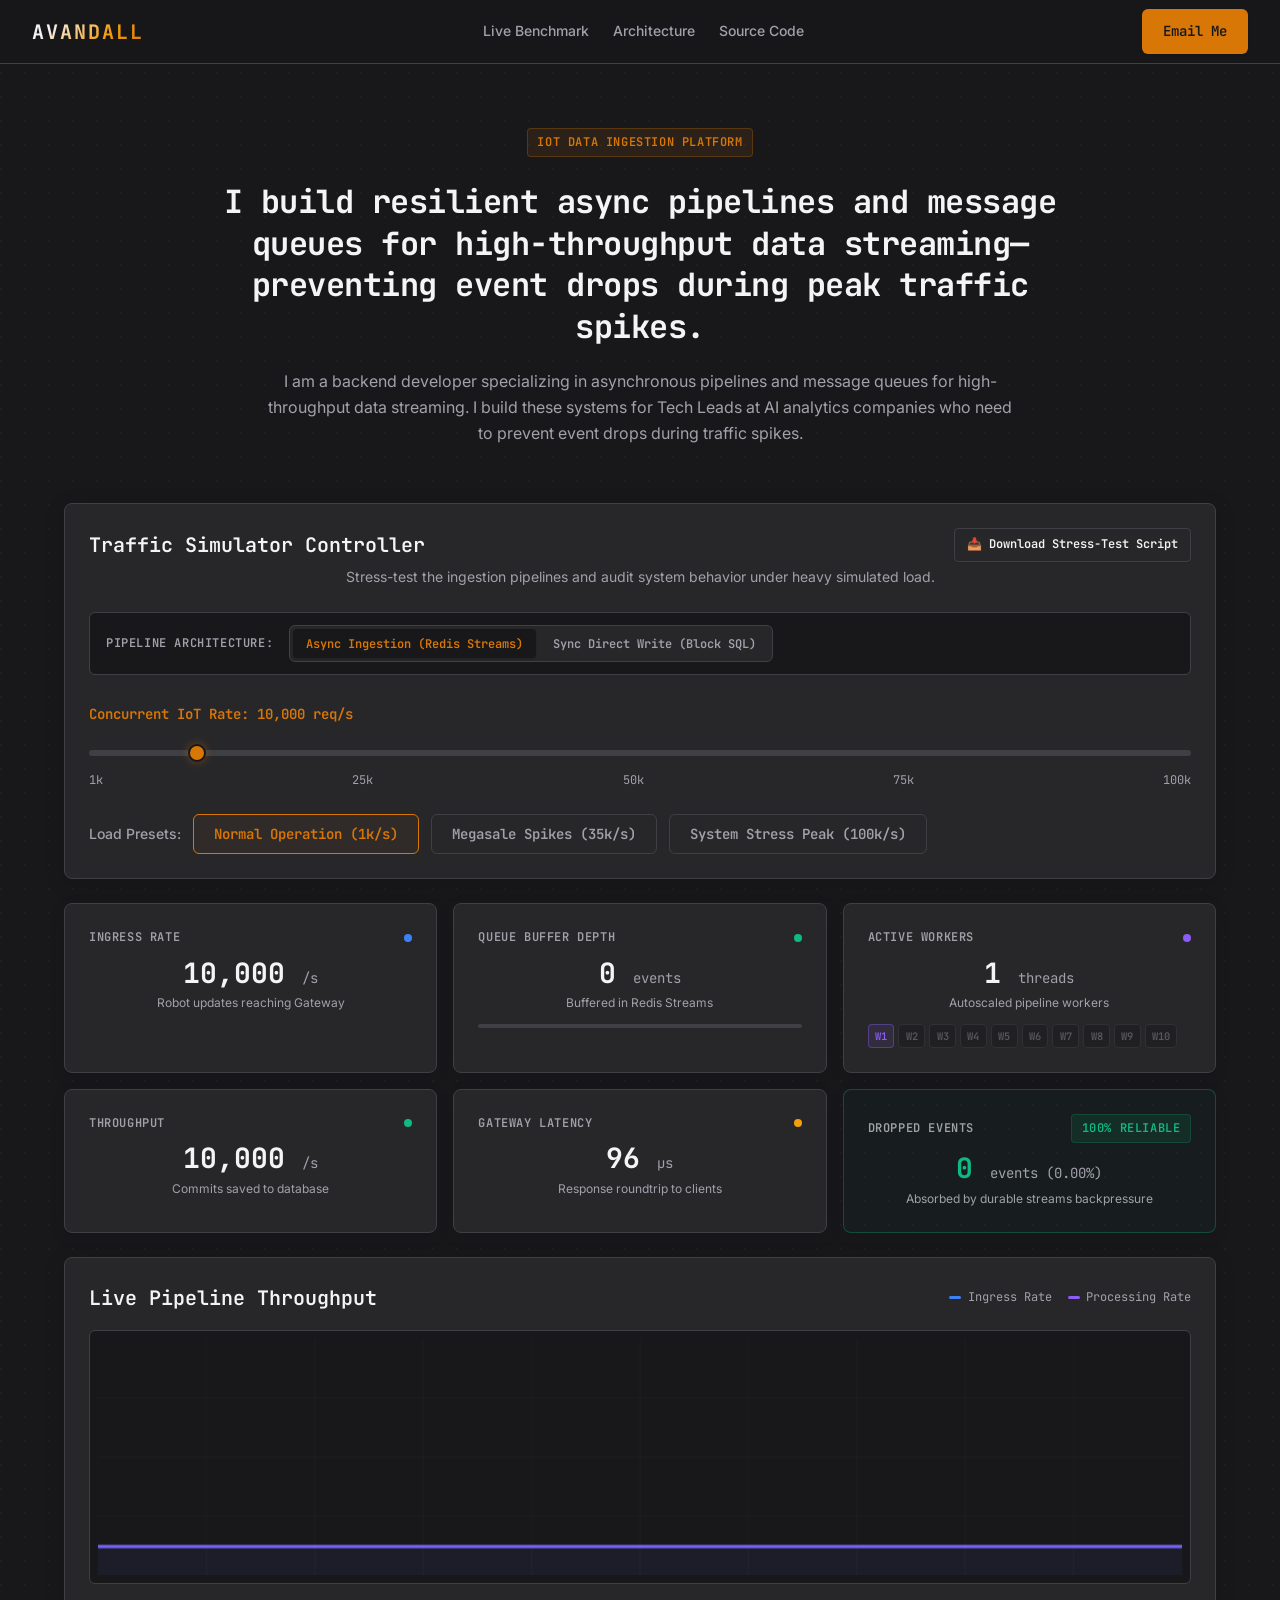
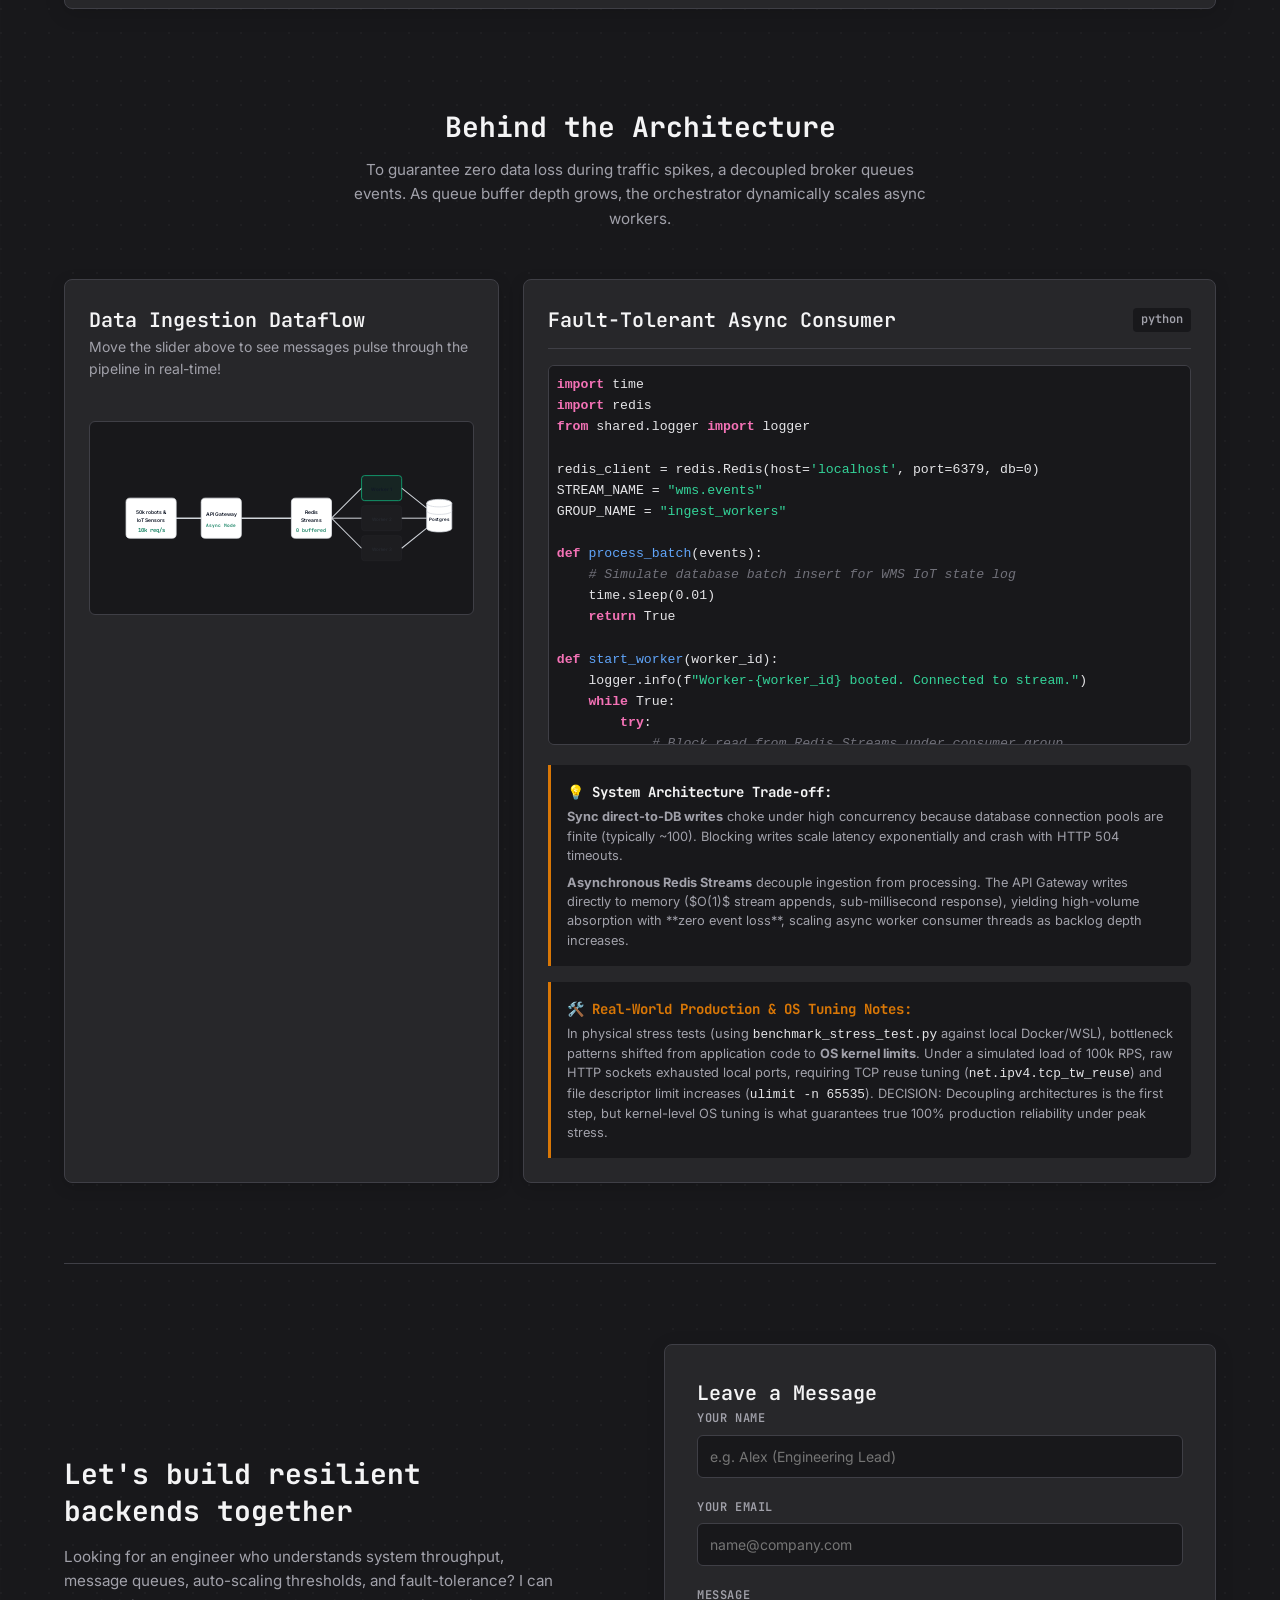
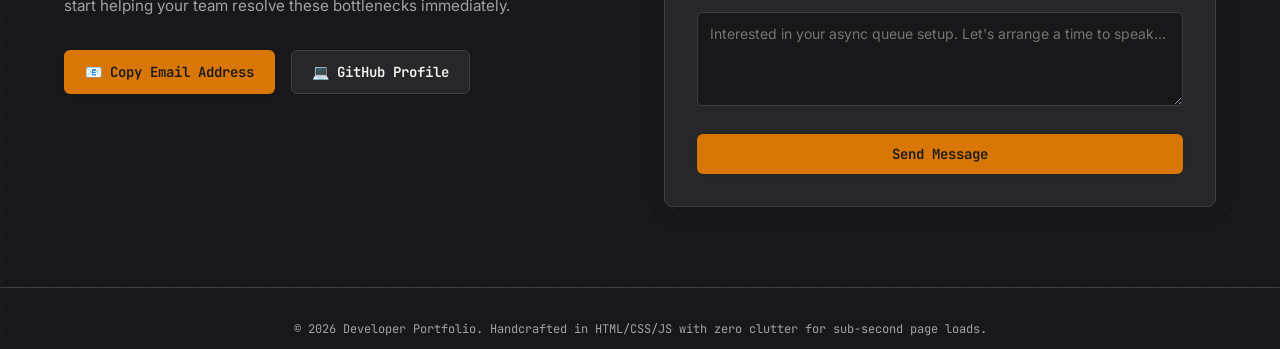
==== index.html @ a5bcc45f "Deploying to gh-pages from @ avandall/WMS_Ecosystem@6d02aaa009876ac84e69f9a5c83c13b6ed80c5b4 🚀" ====
<!DOCTYPE html>
<html lang="en">
<head>
    <meta charset="UTF-8">
    <meta name="viewport" content="width=device-width, initial-scale=1.0">
    <title>High-Throughput Async Ingestion Engine | Portfolio</title>
    <meta name="description" content="A live performance benchmark comparing Synchronous and Asynchronous ingestion pipelines. Built to prove system efficiency and zero data loss architecture under peak load.">
    <!-- Google Fonts: Inter & JetBrains Mono -->
    <link rel="preconnect" href="https://fonts.googleapis.com">
    <link rel="preconnect" href="https://fonts.gstatic.com" crossorigin>
    <link href="https://fonts.googleapis.com/css2?family=Inter:wght@400;500;600&family=JetBrains+Mono:ital,wght@0,400;0,600;0,700;1,400&display=swap" rel="stylesheet">
    <link rel="stylesheet" href="styles.css">
</head>
<body>

    <!-- Header Navigation -->
    <header class="header">
        <div class="logo">
            AVANDALL
        </div>
        <nav class="nav">
            <a href="#benchmark" class="nav-link">Live Benchmark</a>
            <a href="#architecture" class="nav-link">Architecture</a>
            <a href="#code" class="nav-link">Source Code</a>
        </nav>
        <a href="#contact" id="cta-header-btn" class="btn btn-primary">Email Me</a>
    </header>

    <main class="container">
        
        <!-- SECTION 1: HERO & LIVE BENCHMARK -->
        <section id="benchmark" class="section hero-section">
            <div class="hero-content">
                <span class="badge badge-accent">IoT Data Ingestion Platform</span>
                <h1 class="hero-title">I build resilient async pipelines and message queues for high-throughput data streaming—preventing event drops during peak traffic spikes.</h1>
                <p class="hero-subtitle">
                    I am a backend developer specializing in asynchronous pipelines and message queues for high-throughput data streaming. I build these systems for Tech Leads at AI analytics companies who need to prevent event drops during traffic spikes.
                </p>
            </div>

            <!-- Dashboard Wrapper -->
            <div class="dashboard-wrapper" id="dashboard-container">
                
                <!-- Ingestion Load Controller (Slider, Modes & Presets) -->
                <div class="dashboard-card control-card" id="main-control-card">
                    <div class="control-header">
                        <h3 class="card-title">Traffic Simulator Controller</h3>
                        <a href="benchmark_stress_test.py" download="benchmark_stress_test.py" class="btn btn-secondary btn-sm" id="btn-download-script">
                            📥 Download Stress-Test Script
                        </a>
                    </div>
                    <p class="card-desc">Stress-test the ingestion pipelines and audit system behavior under heavy simulated load.</p>
                    
                    <!-- Toggle Switch for Sync vs Async -->
                    <div class="mode-select-container">
                        <span class="control-label">Pipeline Architecture:</span>
                        <div class="toggle-group">
                            <button type="button" class="btn btn-toggle active" id="btn-mode-async" onclick="toggleMode(true)">
                                Async Ingestion (Redis Streams)
                            </button>
                            <button type="button" class="btn btn-toggle" id="btn-mode-sync" onclick="toggleMode(false)">
                                Sync Direct Write (Block SQL)
                            </button>
                        </div>
                    </div>

                    <div class="slider-container">
                        <div class="slider-labels">
                            <span class="slider-val-label">Concurrent IoT Rate: <span id="current-load-text">10,000</span> req/s</span>
                        </div>
                        <input type="range" id="load-slider" min="1000" max="100000" step="1000" value="10000" class="custom-slider">
                        <div class="slider-ticks">
                            <span>1k</span>
                            <span>25k</span>
                            <span>50k</span>
                            <span>75k</span>
                            <span>100k</span>
                        </div>
                    </div>

                    <div class="presets-container">
                        <span class="presets-label">Load Presets:</span>
                        <button type="button" class="btn btn-outline active" id="preset-idle" onclick="setPreset(1000, this)">Normal Operation (1k/s)</button>
                        <button type="button" class="btn btn-outline" id="preset-med" onclick="setPreset(35000, this)">Megasale Spikes (35k/s)</button>
                        <button type="button" class="btn btn-outline" id="preset-peak" onclick="setPreset(100000, this)">System Stress Peak (100k/s)</button>
                    </div>
                </div>

                <!-- Telemetry Stats Grid -->
                <div class="stats-grid">
                    <!-- Stat 1: Ingress Rate -->
                    <div class="stat-card">
                        <div class="stat-header">
                            <span class="stat-title">Ingress Rate</span>
                            <span class="stat-indicator pulse-blue"></span>
                        </div>
                        <div class="stat-value" id="stat-ingress">10,000 <span class="stat-unit">/s</span></div>
                        <div class="stat-desc">Robot updates reaching Gateway</div>
                    </div>

                    <!-- Stat 2: Queue Depth -->
                    <div class="stat-card" id="card-queue-depth">
                        <div class="stat-header">
                            <span class="stat-title">Queue Buffer Depth</span>
                            <span class="stat-indicator" id="queue-indicator"></span>
                        </div>
                        <div class="stat-value" id="stat-queue">0 <span class="stat-unit">events</span></div>
                        <div class="stat-desc">Buffered in Redis Streams</div>
                        <div class="progress-bar-container">
                            <div class="progress-bar-fill" id="queue-bar-fill" style="width: 0%"></div>
                        </div>
                    </div>

                    <!-- Stat 3: Active Workers -->
                    <div class="stat-card" id="card-active-workers">
                        <div class="stat-header">
                            <span class="stat-title">Active Workers</span>
                            <span class="stat-indicator pulse-purple"></span>
                        </div>
                        <div class="stat-value" id="stat-workers">1 <span class="stat-unit">threads</span></div>
                        <div class="stat-desc">Autoscaled pipeline workers</div>
                        <div class="worker-chips-container" id="worker-chips">
                            <span class="worker-chip active">W1</span>
                        </div>
                    </div>

                    <!-- Stat 4: Process Throughput -->
                    <div class="stat-card">
                        <div class="stat-header">
                            <span class="stat-title">Throughput</span>
                            <span class="stat-indicator pulse-emerald"></span>
                        </div>
                        <div class="stat-value" id="stat-throughput">10,000 <span class="stat-unit">/s</span></div>
                        <div class="stat-desc">Commits saved to database</div>
                    </div>

                    <!-- Stat 5: Latency -->
                    <div class="stat-card" id="card-system-latency">
                        <div class="stat-header">
                            <span class="stat-title">Gateway Latency</span>
                            <span class="stat-indicator pulse-yellow" id="latency-indicator"></span>
                        </div>
                        <div class="stat-value" id="stat-latency">110 <span class="stat-unit">µs</span></div>
                        <div class="stat-desc">Response roundtrip to clients</div>
                    </div>

                    <!-- Stat 6: Event Loss -->
                    <div class="stat-card highlight-emerald" id="card-dropped-events">
                        <div class="stat-header">
                            <span class="stat-title">Dropped Events</span>
                            <span class="badge badge-success" id="dropped-badge">100% Reliable</span>
                        </div>
                        <div class="stat-value text-emerald" id="stat-dropped">0 <span class="stat-unit">events (0.00%)</span></div>
                        <div class="stat-desc" id="dropped-desc">Absorbed by durable streams backpressure</div>
                    </div>
                </div>

                <!-- Real-Time Graph Canvas -->
                <div class="dashboard-card chart-card">
                    <div class="chart-header">
                        <h3 class="card-title">Live Pipeline Throughput</h3>
                        <div class="chart-legend">
                            <span class="legend-item"><span class="legend-color line-ingress"></span>Ingress Rate</span>
                            <span class="legend-item"><span class="legend-color line-process"></span>Processing Rate</span>
                            <span class="legend-item" id="legend-dropped-item" style="display:none;"><span class="legend-color line-dropped"></span>Dropped Events</span>
                        </div>
                    </div>
                    <div class="canvas-container">
                        <canvas id="liveChart" height="240"></canvas>
                    </div>
                </div>
            </div>
        </section>

        <!-- SECTION 2: SYSTEM ARCHITECTURE & CODE (Believing) -->
        <section id="architecture" class="section code-arch-section">
            <h2 class="section-title">Behind the Architecture</h2>
            <p class="section-subtitle">
                To guarantee zero data loss during traffic spikes, a decoupled broker queues events. As queue buffer depth grows, the orchestrator dynamically scales async workers.
            </p>

            <div class="arch-grid">
                <!-- SVG Interactive Architecture Diagram -->
                <div class="arch-card">
                    <h3 class="card-title">Data Ingestion Dataflow</h3>
                    <p class="card-desc">Move the slider above to see messages pulse through the pipeline in real-time!</p>
                    
                    <div class="svg-wrapper">
                        <svg viewBox="0 0 700 320" class="arch-svg">
                            <!-- Grid background -->
                            <defs>
                                <pattern id="grid" width="20" height="20" patternUnits="userSpaceOnUse">
                                    <path d="M 20 0 L 0 0 0 20" fill="none" stroke="rgba(0,0,0,0.03)" stroke-width="1"/>
                                </pattern>
                            </defs>
                            <rect width="100%" height="100%" fill="url(#grid)" rx="8" />

                            <!-- Connecting paths -->
                            <!-- Source to Gateway -->
                            <path d="M 90 160 L 190 160" stroke="#D1D5DB" stroke-width="3" fill="none" id="path1"/>
                            <!-- Gateway to Broker (Queue) / Gateway to DB (Sync path) -->
                            <path d="M 270 160 L 370 160" stroke="#D1D5DB" stroke-width="3" fill="none" id="path2"/>
                            
                            <!-- Broker to Workers -->
                            <path d="M 450 160 L 510 100" stroke="#D1D5DB" stroke-width="2" fill="none" id="path-worker1"/>
                            <path d="M 450 160 L 510 160" stroke="#D1D5DB" stroke-width="2" fill="none" id="path-worker2"/>
                            <path d="M 450 160 L 510 220" stroke="#D1D5DB" stroke-width="2" fill="none" id="path-worker3"/>
                            
                            <!-- Workers to Postgres -->
                            <path d="M 590 100 L 640 140" stroke="#D1D5DB" stroke-width="2" fill="none" id="path-db1"/>
                            <path d="M 590 160 L 640 160" stroke="#D1D5DB" stroke-width="2" fill="none" id="path-db2"/>
                            <path d="M 590 220 L 640 180" stroke="#D1D5DB" stroke-width="2" fill="none" id="path-db3"/>

                            <!-- Dynamic Animated Ingestion Particles -->
                            <circle r="5" fill="#047857" id="particle-ingest" style="offset-path: path('M 90 160 L 190 160'); animation: moveParticle 1s infinite linear;"></circle>
                            <circle r="5" fill="#10B981" id="particle-queue" style="offset-path: path('M 270 160 L 370 160'); animation: moveParticle 0.8s infinite linear;"></circle>

                            <!-- Node 1: Ingress Load -->
                            <g transform="translate(40, 120)">
                                <rect width="100" height="80" rx="8" fill="#FFFFFF" stroke="#E5E7EB" stroke-width="1.5" />
                                <text x="50" y="32" text-anchor="middle" fill="#111827" font-size="10" font-family="Inter" font-weight="600">50k robots &</text>
                                <text x="50" y="47" text-anchor="middle" fill="#111827" font-size="10" font-family="Inter" font-weight="600">IoT Sensors</text>
                                <text x="50" y="68" text-anchor="middle" fill="#047857" font-size="11" font-family="JetBrains Mono" font-weight="600" id="svg-load-text">10k req/s</text>
                            </g>

                            <!-- Node 2: API Gateway -->
                            <g transform="translate(190, 120)">
                                <rect width="80" height="80" rx="8" fill="#FFFFFF" stroke="#E5E7EB" stroke-width="1.5" />
                                <text x="40" y="35" text-anchor="middle" fill="#111827" font-size="10" font-family="Inter" font-weight="600">API Gateway</text>
                                <text x="40" y="58" text-anchor="middle" fill="#047857" font-size="9" font-family="JetBrains Mono" font-weight="600" id="svg-gateway-mode">Async Mode</text>
                            </g>

                            <!-- Node 3: Message Queue / Redis Streams -->
                            <g transform="translate(370, 120)" id="svg-queue-node">
                                <rect width="80" height="80" rx="8" fill="#FFFFFF" stroke="#E5E7EB" stroke-width="1.5" />
                                <text x="40" y="32" text-anchor="middle" fill="#111827" font-size="10" font-family="Inter" font-weight="600">Redis</text>
                                <text x="40" y="47" text-anchor="middle" fill="#111827" font-size="10" font-family="Inter" font-weight="600">Streams</text>
                                <text x="40" y="68" text-anchor="middle" fill="#047857" font-size="10" font-family="JetBrains Mono" font-weight="600" id="svg-queue-depth">0 buffered</text>
                            </g>

                            <!-- Node 4: Async Worker Pool -->
                            <!-- Worker 1 -->
                            <g transform="translate(510, 75)" id="svg-worker-node1">
                                <rect width="80" height="50" rx="6" fill="#FFFFFF" stroke="#10b981" stroke-width="1.5" class="worker-node-rect" />
                                <text x="40" y="30" text-anchor="middle" fill="#111827" font-size="9" font-family="Inter" font-weight="600">Worker 1</text>
                            </g>
                            <!-- Worker 2 -->
                            <g transform="translate(510, 135)" id="svg-worker-node2" style="opacity: 0.35;">
                                <rect width="80" height="50" rx="6" fill="#FFFFFF" stroke="#E5E7EB" stroke-width="1" class="worker-node-rect" />
                                <text x="40" y="30" text-anchor="middle" fill="#4B5563" font-size="9" font-family="Inter">Worker 2</text>
                            </g>
                            <!-- Worker 3 -->
                            <g transform="translate(510, 195)" id="svg-worker-node3" style="opacity: 0.35;">
                                <rect width="80" height="50" rx="6" fill="#FFFFFF" stroke="#E5E7EB" stroke-width="1" class="worker-node-rect" />
                                <text x="40" y="30" text-anchor="middle" fill="#4B5563" font-size="9" font-family="Inter">Worker 3</text>
                            </g>

                            <!-- Node 5: Database (Postgres) -->
                            <g transform="translate(640, 120)">
                                <path d="M 0 10 C 0 0, 50 0, 50 10 L 50 60 C 50 70, 0 70, 0 60 Z" fill="#FFFFFF" stroke="#D1D5DB" stroke-width="1.5" />
                                <path d="M 0 10 C 0 20, 50 20, 50 10" fill="none" stroke="#D1D5DB" stroke-width="1.5" />
                                <path d="M 0 25 C 0 35, 50 35, 50 25" fill="none" stroke="#D1D5DB" stroke-width="1.5" />
                                <text x="25" y="45" text-anchor="middle" fill="#111827" font-size="9" font-family="Inter" font-weight="600">Postgres</text>
                            </g>
                        </svg>
                    </div>
                </div>

                <!-- Code Viewer Card -->
                <div id="code" class="arch-card code-card">
                    <div class="code-header">
                        <span class="card-title">Fault-Tolerant Async Consumer</span>
                        <span class="code-lang">python</span>
                    </div>
                    <div class="code-body-wrapper">
                        <pre><code><span class="keyword">import</span> time
<span class="keyword">import</span> redis
<span class="keyword">from</span> shared.logger <span class="keyword">import</span> logger

redis_client = redis.Redis(host=<span class="string">'localhost'</span>, port=6379, db=0)
STREAM_NAME = <span class="string">"wms.events"</span>
GROUP_NAME = <span class="string">"ingest_workers"</span>

<span class="keyword">def</span> <span class="function">process_batch</span>(events):
    <span class="comment"># Simulate database batch insert for WMS IoT state log</span>
    time.sleep(0.01)
    <span class="keyword">return</span> True

<span class="keyword">def</span> <span class="function">start_worker</span>(worker_id):
    logger.info(f<span class="string">"Worker-{worker_id} booted. Connected to stream."</span>)
    <span class="keyword">while</span> True:
        <span class="keyword">try</span>:
            <span class="comment"># Block read from Redis Streams under consumer group</span>
            records = redis_client.xreadgroup(
                GROUP_NAME, f<span class="string">"worker_{worker_id}"</span>,
                {STREAM_NAME: <span class="string">">"</span>}, count=100, block=2000
            )
            <span class="keyword">if</span> <span class="keyword">not</span> records:
                <span class="keyword">continue</span>

            <span class="keyword">for</span> stream, messages <span class="keyword">in</span> records:
                <span class="keyword">for</span> msg_id, payload <span class="keyword">in</span> messages:
                    <span class="keyword">if</span> process_batch(payload):
                        <span class="comment"># Manual ACK guarantees zero data loss on worker crash!</span>
                        redis_client.xack(STREAM_NAME, GROUP_NAME, msg_id)
        <span class="keyword">except</span> Exception <span class="keyword">as</span> e:
            logger.error(f<span class="string">"Error in worker consumer loop: {e}"</span>)
            time.sleep(1)  <span class="comment"># Backoff delay</span></code></pre>
                    </div>
                    <div class="code-explain">
                        <span class="explain-title">💡 System Architecture Trade-off:</span>
                        <p class="explain-desc">
                            <strong>Sync direct-to-DB writes</strong> choke under high concurrency because database connection pools are finite (typically ~100). Blocking writes scale latency exponentially and crash with HTTP 504 timeouts. 
                        </p>
                        <p class="explain-desc" style="margin-top: 0.5rem;">
                            <strong>Asynchronous Redis Streams</strong> decouple ingestion from processing. The API Gateway writes directly to memory ($O(1)$ stream appends, sub-millisecond response), yielding high-volume absorption with **zero event loss**, scaling async worker consumer threads as backlog depth increases.
                        </p>
                    </div>
                    <div class="code-explain" style="margin-top: 1rem; border-left-color: var(--color-amber-600);">
                        <span class="explain-title" style="color: var(--text-accent);">🛠️ Real-World Production & OS Tuning Notes:</span>
                        <p class="explain-desc">
                            In physical stress tests (using <code>benchmark_stress_test.py</code> against local Docker/WSL), bottleneck patterns shifted from application code to <strong>OS kernel limits</strong>. Under a simulated load of 100k RPS, raw HTTP sockets exhausted local ports, requiring TCP reuse tuning (<code>net.ipv4.tcp_tw_reuse</code>) and file descriptor limit increases (<code>ulimit -n 65535</code>). DECISION: Decoupling architectures is the first step, but kernel-level OS tuning is what guarantees true 100% production reliability under peak stress.
                        </p>
                    </div>
                </div>
            </div>
        </section>

        <!-- SECTION 3: CALL TO ACTION (Taking Action) -->
        <section id="contact" class="section contact-section">
            <div class="contact-grid">
                <div class="contact-info">
                    <h2 class="contact-title">Let's build resilient backends together</h2>
                    <p class="contact-desc">
                        Looking for an engineer who understands system throughput, message queues, auto-scaling thresholds, and fault-tolerance? I can start helping your team resolve these bottlenecks immediately.
                    </p>
                    <div class="contact-quick-links">
                        <button onclick="copyEmailToClipboard(this)" class="btn btn-primary" id="btn-copy-email">
                            <span>📧</span> Copy Email Address
                        </button>
                        <a href="https://github.com/avandall" target="_blank" class="btn btn-secondary">
                            <span>💻</span> GitHub Profile
                        </a>
                    </div>
                </div>

                <!-- Simulating direct contact message form -->
                <div class="contact-form-card">
                    <h3 class="card-title">Leave a Message</h3>
                    <form id="contact-form" onsubmit="handleFormSubmit(event)">
                        <div class="form-group">
                            <label for="form-name">Your Name</label>
                            <input type="text" id="form-name" required placeholder="e.g. Alex (Engineering Lead)">
                        </div>
                        <div class="form-group">
                            <label for="form-email">Your Email</label>
                            <input type="email" id="form-email" required placeholder="name@company.com">
                        </div>
                        <div class="form-group">
                            <label for="form-msg">Message</label>
                            <textarea id="form-msg" rows="4" required placeholder="Interested in your async queue setup. Let's arrange a time to speak..."></textarea>
                        </div>
                        <button type="submit" id="form-submit-btn" class="btn btn-primary btn-full">
                            Send Message
                        </button>
                    </form>
                    <div id="form-success-alert" class="alert-success style-hidden">
                        ✓ Message simulated successfully! Thank you for testing.
                    </div>
                </div>
            </div>
        </section>

    </main>

    <!-- Footer -->
    <footer class="footer-bottom">
        <p>&copy; 2026 Developer Portfolio. Handcrafted in HTML/CSS/JS with zero clutter for sub-second page loads.</p>
    </footer>

    <div id="toast-message" class="toast-message style-hidden"></div>
    <script src="script.js"></script>
</body>
</html>
---- styles.css ----
/* ==========================================
   CSS RESET & DESIGN SYSTEM (CLAUDE DARK THEME)
   ========================================== */
:root {
    --bg-main: #18181B; /* Zinc 900 */
    --bg-card: #27272A; /* Zinc 800 */
    --bg-card-hover: #2E2E33;
    --border-card: #3F3F46; /* Zinc 700 */
    
    --text-primary: #F4F4F5; /* Zinc 100 */
    --text-secondary: #A1A1AA; /* Zinc 400 */
    --text-accent: #D97706; /* Amber 600 - Claude Terracotta */
    
    --color-amber-500: #F59E0B;
    --color-amber-600: #D97706;
    --color-amber-700: #B45309;
    
    --color-emerald-500: #10B981;
    --color-emerald-600: #059669;
    
    --color-red-500: #EF4444;
    --color-red-600: #DC2626;
    --color-red-500-alpha: rgba(239, 68, 68, 0.15);
    
    --color-blue-500: #3B82F6;
    --color-purple-500: #8B5CF6;
    --color-pink-500: #EC4899;

    --font-sans: 'Inter', system-ui, -apple-system, sans-serif;
    --font-mono: 'JetBrains Mono', monospace;
}

* {
    margin: 0;
    padding: 0;
    box-sizing: border-box;
}

html {
    scroll-behavior: smooth;
    font-size: 16px;
}

body {
    background-color: var(--bg-main);
    /* Clean light-dot grid background pattern on dark canvas */
    background-image: 
        radial-gradient(circle at 1px 1px, rgba(255, 255, 255, 0.03) 1px, transparent 0),
        linear-gradient(to right, rgba(255, 255, 255, 0.005) 1px, transparent 0);
    background-size: 24px 24px, 100% 1px;
    color: var(--text-primary);
    font-family: var(--font-sans);
    line-height: 1.6;
    overflow-x: hidden;
    -webkit-font-smoothing: antialiased;
}

/* Scrollbar styling */
::-webkit-scrollbar {
    width: 6px;
    height: 6px;
}
::-webkit-scrollbar-track {
    background: var(--bg-main);
}
::-webkit-scrollbar-thumb {
    background: #3F3F46;
    border-radius: 3px;
}
::-webkit-scrollbar-thumb:hover {
    background: #52525B;
}

/* ==========================================
   HEADER STYLE
   ========================================== */
.header {
    position: fixed;
    top: 0;
    left: 0;
    right: 0;
    height: 64px;
    background: rgba(24, 24, 27, 0.85);
    backdrop-filter: blur(12px);
    -webkit-backdrop-filter: blur(12px);
    border-bottom: 1px solid var(--border-card);
    display: flex;
    justify-content: space-between;
    align-items: center;
    padding: 0 2rem;
    z-index: 100;
}

.logo {
    display: inline-flex;
    align-items: center;
    font-family: var(--font-mono);
    font-weight: 700;
    font-size: 1.25rem;
    letter-spacing: 2px;
    text-transform: uppercase;
    
    background: linear-gradient(135deg, #F4F4F5 20%, #F59E0B 65%, #D97706 100%);
    -webkit-background-clip: text;
    -webkit-text-fill-color: transparent;
    background-clip: text;
}

.nav {
    display: flex;
    gap: 1.5rem;
}
.nav-link {
    color: var(--text-secondary);
    text-decoration: none;
    font-size: 0.875rem;
    font-weight: 500;
    font-family: var(--font-sans);
    transition: color 0.2s;
}
.nav-link:hover {
    color: var(--text-accent);
}

/* ==========================================
   BUTTONS & BADGES
   ========================================== */
.btn {
    display: inline-flex;
    align-items: center;
    justify-content: center;
    gap: 0.5rem;
    padding: 0.625rem 1.25rem;
    border-radius: 6px;
    font-family: var(--font-mono);
    font-weight: 600;
    font-size: 0.875rem;
    text-decoration: none;
    cursor: pointer;
    transition: all 0.2s cubic-bezier(0.4, 0, 0.2, 1);
    border: 1px solid transparent;
}
.btn-primary {
    background-color: var(--color-amber-600);
    color: #18181B; /* Dark text on bright background for high contrast */
    box-shadow: 0 1px 2px rgba(0, 0, 0, 0.1);
}
.btn-primary:hover {
    background-color: var(--color-amber-500);
    transform: translateY(-1px);
    box-shadow: 0 4px 12px rgba(217, 119, 6, 0.3);
}
.btn-primary:active {
    transform: translateY(0);
}

.btn-secondary {
    background-color: #27272A;
    color: var(--text-primary);
    border: 1px solid var(--border-card);
    box-shadow: 0 1px 2px rgba(0, 0, 0, 0.05);
}
.btn-secondary:hover {
    background-color: #2E2E33;
    border-color: #52525B;
    transform: translateY(-1px);
}

.btn-outline {
    background: transparent;
    border: 1px solid #3F3F46;
    color: var(--text-secondary);
}
.btn-outline:hover, .btn-outline.active {
    border-color: var(--color-amber-600);
    color: var(--color-amber-600);
    background: rgba(217, 119, 6, 0.05);
}
.btn-full {
    width: 100%;
}
.btn-sm {
    padding: 0.4rem 0.75rem;
    font-size: 0.75rem;
    border-radius: 4px;
}

/* BADGES */
.badge {
    display: inline-block;
    padding: 0.25rem 0.6rem;
    border-radius: 4px;
    font-family: var(--font-mono);
    font-size: 0.75rem;
    font-weight: 600;
    text-transform: uppercase;
    letter-spacing: 0.05em;
}
.badge-accent {
    background: rgba(217, 119, 6, 0.1);
    color: var(--text-accent);
    border: 1px solid rgba(217, 119, 6, 0.25);
}
.badge-success {
    background: rgba(16, 185, 129, 0.1);
    color: var(--color-emerald-500);
    border: 1px solid rgba(16, 185, 129, 0.2);
}
.badge-danger {
    background: rgba(239, 68, 68, 0.1);
    color: var(--color-red-500);
    border: 1px solid rgba(239, 68, 68, 0.2);
}

/* ==========================================
   CONTAINER & SECTIONS
   ========================================== */
.container {
    max-width: 1200px;
    margin: 0 auto;
    padding: 64px 1.5rem 0;
}

.section {
    padding: 4rem 0 5rem;
}

/* HERO SECTION */
.hero-section {
    display: flex;
    flex-direction: column;
    align-items: center;
    text-align: center;
    padding-bottom: 2rem;
}
.hero-content {
    max-width: 900px;
    margin-bottom: 3.5rem;
}
.hero-title {
    font-family: var(--font-mono);
    font-size: 2rem;
    font-weight: 700;
    line-height: 1.3;
    margin: 1.5rem 0 1.25rem;
    letter-spacing: -0.5px;
    color: var(--text-primary);
}
@media (max-width: 768px) {
    .hero-title {
        font-size: 1.65rem;
    }
}
.hero-subtitle {
    font-size: 1rem;
    color: var(--text-secondary);
    font-weight: 400;
    max-width: 750px;
    margin: 0 auto;
    line-height: 1.65;
}

/* ==========================================
   DASHBOARD / SIMULATOR LAYOUT
   ========================================== */
.dashboard-wrapper {
    width: 100%;
    display: grid;
    grid-template-columns: 1fr;
    gap: 1.5rem;
}

.dashboard-card {
    background: var(--bg-card);
    border: 1px solid var(--border-card);
    border-radius: 8px;
    padding: 24px;
    transition: border-color 0.3s, box-shadow 0.3s;
    box-shadow: 0 4px 20px rgba(0, 0, 0, 0.15);
}
.dashboard-card:hover {
    border-color: #52525B;
}
.dashboard-card.card-error-state {
    border-color: rgba(239, 68, 68, 0.4);
    box-shadow: 0 0 20px rgba(239, 68, 68, 0.1);
}

.control-header {
    display: flex;
    justify-content: space-between;
    align-items: center;
    flex-wrap: wrap;
    gap: 0.75rem;
    margin-bottom: 0.25rem;
}

.card-title {
    font-family: var(--font-mono);
    font-size: 1.25rem;
    font-weight: 600;
}
.card-desc {
    font-size: 0.875rem;
    color: var(--text-secondary);
    margin-bottom: 1.5rem;
}

/* PIPELINE MODE SELECTOR */
.mode-select-container {
    display: flex;
    align-items: center;
    gap: 1rem;
    margin-bottom: 1.75rem;
    background: #18181B;
    border: 1px solid var(--border-card);
    padding: 0.75rem 1rem;
    border-radius: 6px;
    flex-wrap: wrap;
}
.control-label {
    font-family: var(--font-mono);
    font-size: 0.75rem;
    font-weight: 600;
    color: var(--text-secondary);
    text-transform: uppercase;
    letter-spacing: 0.05em;
}
.toggle-group {
    display: flex;
    gap: 0.25rem;
    background: #27272A;
    padding: 0.2rem;
    border-radius: 6px;
    border: 1px solid var(--border-card);
}
.btn-toggle {
    background: transparent;
    border: none;
    color: var(--text-secondary);
    padding: 0.4rem 0.8rem;
    font-family: var(--font-mono);
    font-size: 0.75rem;
    font-weight: 600;
    border-radius: 4px;
    cursor: pointer;
    transition: all 0.2s;
}
.btn-toggle:hover {
    color: var(--text-primary);
}
.btn-toggle.active {
    background: #18181B;
    color: var(--text-accent);
    box-shadow: 0 1px 2px rgba(0, 0, 0, 0.2);
}
#btn-mode-sync.active {
    color: var(--color-red-500);
}

/* CONTROL CARD (SLIDER & PRESETS) */
.slider-container {
    margin-bottom: 1.5rem;
}
.slider-labels {
    display: flex;
    justify-content: space-between;
    font-family: var(--font-mono);
    font-size: 0.875rem;
    margin-bottom: 0.75rem;
    color: var(--text-accent);
    font-weight: 600;
}
.custom-slider {
    width: 100%;
    -webkit-appearance: none;
    appearance: none;
    height: 6px;
    border-radius: 3px;
    background: #3F3F46;
    outline: none;
}
.custom-slider::-webkit-slider-thumb {
    -webkit-appearance: none;
    appearance: none;
    width: 18px;
    height: 18px;
    border-radius: 50%;
    background: var(--color-amber-600);
    border: 2px solid #18181B;
    box-shadow: 0 0 8px rgba(217, 119, 6, 0.4);
    cursor: pointer;
    transition: transform 0.1s, background-color 0.2s;
}
.custom-slider::-webkit-slider-thumb:hover {
    transform: scale(1.15);
    background-color: var(--color-amber-500);
}
.slider-ticks {
    display: flex;
    justify-content: space-between;
    font-size: 0.75rem;
    font-family: var(--font-mono);
    color: var(--text-secondary);
    margin-top: 0.5rem;
}

.presets-container {
    display: flex;
    align-items: center;
    gap: 0.75rem;
    flex-wrap: wrap;
}
.presets-label {
    font-size: 0.875rem;
    color: var(--text-secondary);
    font-weight: 500;
}

/* ==========================================
   TELEMETRY STATS GRID
   ========================================== */
.stats-grid {
    display: grid;
    grid-template-columns: repeat(3, 1fr);
    gap: 1rem;
}
@media (max-width: 900px) {
    .stats-grid {
        grid-template-columns: repeat(2, 1fr);
    }
}
@media (max-width: 600px) {
    .stats-grid {
        grid-template-columns: 1fr;
    }
}

.stat-card {
    background: var(--bg-card);
    border: 1px solid var(--border-card);
    border-radius: 8px;
    padding: 24px;
    position: relative;
    overflow: hidden;
    transition: border-color 0.3s, background-color 0.3s;
    box-shadow: 0 4px 15px rgba(0, 0, 0, 0.1);
}
.stat-card:hover {
    border-color: #52525B;
}
.stat-card.highlight-emerald {
    border-color: rgba(16, 185, 129, 0.3);
    background: rgba(16, 185, 129, 0.03);
}
.stat-card.highlight-emerald:hover {
    border-color: rgba(16, 185, 129, 0.5);
}
.stat-card.highlight-red {
    border-color: rgba(239, 68, 68, 0.3);
    background: rgba(239, 68, 68, 0.03);
}
.stat-card.highlight-red:hover {
    border-color: rgba(239, 68, 68, 0.5);
}

.stat-header {
    display: flex;
    justify-content: space-between;
    align-items: center;
    margin-bottom: 0.5rem;
}
.stat-title {
    font-family: var(--font-mono);
    font-size: 0.75rem;
    font-weight: 600;
    color: var(--text-secondary);
    text-transform: uppercase;
    letter-spacing: 0.05em;
}

.stat-value {
    font-size: 1.75rem;
    font-weight: 700;
    font-family: var(--font-mono);
    line-height: 1.2;
    transition: color 0.3s;
    color: var(--text-primary);
}
.stat-unit {
    font-size: 0.875rem;
    font-weight: 400;
    color: var(--text-secondary);
}
.text-emerald {
    color: var(--color-emerald-500) !important;
}
.text-red {
    color: var(--color-red-500) !important;
}

.stat-desc {
    font-size: 0.75rem;
    color: var(--text-secondary);
    margin-top: 0.25rem;
    transition: color 0.3s;
}

/* Stat indicators (colored pulsing dots) */
.stat-indicator {
    width: 8px;
    height: 8px;
    border-radius: 50%;
    display: inline-block;
}
.pulse-blue {
    background-color: var(--color-blue-500);
    box-shadow: 0 0 0 0 rgba(59, 130, 246, 0.7);
    animation: pulse-blue-anim 1.5s infinite;
}
.pulse-purple {
    background-color: var(--color-purple-500);
    box-shadow: 0 0 0 0 rgba(139, 92, 246, 0.7);
    animation: pulse-purple-anim 1.5s infinite;
}
.pulse-emerald {
    background-color: var(--color-emerald-500);
    box-shadow: 0 0 0 0 rgba(16, 185, 129, 0.7);
    animation: pulse-emerald-anim 1.5s infinite;
}
.pulse-yellow {
    background-color: var(--color-amber-500);
    box-shadow: 0 0 0 0 rgba(217, 119, 6, 0.7);
    animation: pulse-yellow-anim 1.5s infinite;
}
.pulse-red {
    background-color: var(--color-red-500);
    box-shadow: 0 0 0 0 rgba(239, 68, 68, 0.7);
    animation: pulse-red-anim 1.5s infinite;
}

/* Progress Bar (Queue Buffer) */
.progress-bar-container {
    width: 100%;
    height: 4px;
    background: #3F3F46;
    border-radius: 2px;
    margin-top: 0.75rem;
    overflow: hidden;
}
.progress-bar-fill {
    height: 100%;
    background: var(--color-pink-500);
    border-radius: 2px;
    transition: width 0.1s linear, background-color 0.3s;
}

/* Worker dynamic chips */
.worker-chips-container {
    display: flex;
    gap: 0.25rem;
    margin-top: 0.75rem;
    flex-wrap: wrap;
}
.worker-chip {
    font-size: 0.65rem;
    font-weight: 600;
    background: #18181B;
    border: 1px solid var(--border-card);
    color: var(--text-secondary);
    padding: 0.15rem 0.4rem;
    border-radius: 4px;
    font-family: var(--font-mono);
    transition: all 0.2s;
    opacity: 0.4;
}
.worker-chip.active {
    background: rgba(139, 92, 246, 0.1);
    border-color: rgba(139, 92, 246, 0.4);
    color: var(--color-purple-500);
    opacity: 1;
}

/* ==========================================
   CHART CARD
   ========================================== */
.chart-card {
    display: flex;
    flex-direction: column;
}
.chart-header {
    display: flex;
    justify-content: space-between;
    align-items: center;
    margin-bottom: 1rem;
    flex-wrap: wrap;
    gap: 0.5rem;
}
.chart-legend {
    display: flex;
    gap: 1rem;
    font-size: 0.75rem;
    font-family: var(--font-mono);
}
.legend-item {
    display: flex;
    align-items: center;
    gap: 0.4rem;
    color: var(--text-secondary);
}
.legend-color {
    width: 12px;
    height: 3px;
    border-radius: 2px;
    display: inline-block;
}
.line-ingress {
    background-color: var(--color-blue-500);
}
.line-process {
    background-color: var(--color-purple-500);
}
.line-dropped {
    background-color: var(--color-red-500);
}
.canvas-container {
    width: 100%;
    position: relative;
    background: #18181B;
    border: 1px solid var(--border-card);
    border-radius: 6px;
    padding: 0.5rem;
}
#liveChart {
    width: 100%;
    display: block;
}

/* ==========================================
   SECTION 2: SYSTEM ARCHITECTURE & CODE
   ========================================== */
.section-title {
    font-family: var(--font-mono);
    font-size: 1.75rem;
    font-weight: 700;
    text-align: center;
    margin-bottom: 0.5rem;
}
.section-subtitle {
    font-size: 0.95rem;
    color: var(--text-secondary);
    text-align: center;
    max-width: 600px;
    margin: 0 auto 3rem;
}

.arch-grid {
    display: grid;
    grid-template-columns: 1.25fr 1fr;
    gap: 1.5rem;
}
@media (max-width: 960px) {
    .arch-grid {
        grid-template-columns: 1fr;
    }
}

.arch-card {
    background: var(--bg-card);
    border: 1px solid var(--border-card);
    border-radius: 8px;
    padding: 24px;
    display: flex;
    flex-direction: column;
    box-shadow: 0 4px 15px rgba(0, 0, 0, 0.15);
}

.svg-wrapper {
    width: 100%;
    background: #18181B;
    border-radius: 6px;
    border: 1px solid var(--border-card);
    padding: 1rem;
    margin-top: 1rem;
}
.arch-svg {
    width: 100%;
    height: auto;
    display: block;
}

/* SVG particle animation rules */
@keyframes moveParticle {
    0% {
        offset-distance: 0%;
    }
    100% {
        offset-distance: 100%;
    }
}

.worker-node-rect {
    transition: stroke 0.2s, fill 0.2s;
}

/* CODE INTERACTIVE CARD (DARK SYNTAX THEME) */
.code-card {
    background: #27272A;
}
.code-header {
    display: flex;
    justify-content: space-between;
    align-items: center;
    margin-bottom: 1rem;
    padding-bottom: 0.75rem;
    border-bottom: 1px solid var(--border-card);
}
.code-lang {
    font-family: var(--font-mono);
    font-size: 0.75rem;
    font-weight: 600;
    background: #18181B;
    padding: 0.15rem 0.5rem;
    border-radius: 4px;
    color: var(--text-secondary);
}
.code-body-wrapper {
    font-family: var(--font-mono);
    font-size: 0.825rem;
    overflow-x: auto;
    padding: 0.5rem;
    background: #18181B;
    border: 1px solid var(--border-card);
    border-radius: 6px;
    max-height: 380px;
    overflow-y: auto;
}
pre {
    margin: 0;
}
code {
    color: #E4E4E7;
}

/* Code highlight tokens (dark theme) */
.keyword { color: #F472B6; font-weight: 600; } /* Light Pink */
.string { color: #34D399; }                   /* Bright Emerald */
.comment { color: #71717A; font-style: italic; } /* Zinc Muted */
.function { color: #60A5FA; }                 /* Light Blue */

.code-explain {
    margin-top: 1.25rem;
    padding: 1rem;
    background: #18181B;
    border-left: 3px solid var(--color-amber-600);
    border-radius: 0 6px 6px 0;
}
.explain-title {
    font-family: var(--font-mono);
    font-size: 0.875rem;
    font-weight: 700;
    color: var(--text-primary);
    display: block;
    margin-bottom: 0.25rem;
}
.explain-desc {
    font-size: 0.8rem;
    color: var(--text-secondary);
    line-height: 1.5;
}

/* ==========================================
   SECTION 3: CALL TO ACTION (Action Phase)
   ========================================== */
.contact-section {
    border-top: 1px solid var(--border-card);
    padding-top: 5rem;
    padding-bottom: 5rem;
}
.contact-grid {
    display: grid;
    grid-template-columns: 1fr 1fr;
    gap: 3rem;
    align-items: center;
}
@media (max-width: 768px) {
    .contact-grid {
        grid-template-columns: 1fr;
        gap: 2.5rem;
    }
}

.contact-info {
    max-width: 500px;
}
.contact-title {
    font-family: var(--font-mono);
    font-size: 1.75rem;
    font-weight: 700;
    line-height: 1.3;
    margin-bottom: 1rem;
}
.contact-desc {
    font-size: 0.95rem;
    color: var(--text-secondary);
    margin-bottom: 2rem;
    line-height: 1.6;
}
.contact-quick-links {
    display: flex;
    gap: 1rem;
    flex-wrap: wrap;
}

/* Form Card style */
.contact-form-card {
    background: var(--bg-card);
    border: 1px solid var(--border-card);
    border-radius: 8px;
    padding: 2rem;
    box-shadow: 0 4px 20px rgba(0, 0, 0, 0.1);
}
.form-group {
    margin-bottom: 1.25rem;
}
.form-group label {
    display: block;
    font-family: var(--font-mono);
    font-size: 0.75rem;
    font-weight: 600;
    text-transform: uppercase;
    letter-spacing: 0.05em;
    color: var(--text-secondary);
    margin-bottom: 0.4rem;
}
.form-group input, .form-group textarea {
    width: 100%;
    background: #18181B;
    border: 1px solid var(--border-card);
    border-radius: 6px;
    padding: 0.75rem;
    color: var(--text-primary);
    font-family: var(--font-sans);
    font-size: 0.875rem;
    outline: none;
    transition: border-color 0.2s, box-shadow 0.2s;
}
.form-group input:focus, .form-group textarea:focus {
    border-color: var(--color-amber-600);
    box-shadow: 0 0 0 3px rgba(217, 119, 6, 0.2);
}

.alert-success {
    background: rgba(16, 185, 129, 0.1);
    border: 1px solid rgba(16, 185, 129, 0.2);
    color: var(--color-emerald-500);
    padding: 0.75rem 1rem;
    border-radius: 6px;
    margin-top: 1.25rem;
    font-family: var(--font-mono);
    font-size: 0.8rem;
    font-weight: 600;
    transition: opacity 0.3s;
}
.style-hidden {
    display: none;
    opacity: 0;
}

/* ==========================================
   FOOTER
   ========================================== */
.footer-bottom {
    border-top: 1px solid var(--border-card);
    padding: 2rem 0;
    text-align: center;
    font-family: var(--font-mono);
    font-size: 0.75rem;
    color: var(--text-secondary);
}

/* ==========================================
   ANIMATIONS & PULSING EFFECTS
   ========================================== */
@keyframes pulse-blue-anim {
    0% { transform: scale(0.95); box-shadow: 0 0 0 0 rgba(59, 130, 246, 0.7); }
    70% { transform: scale(1); box-shadow: 0 0 0 6px rgba(59, 130, 246, 0); }
    100% { transform: scale(0.95); box-shadow: 0 0 0 0 rgba(59, 130, 246, 0); }
}
@keyframes pulse-purple-anim {
    0% { transform: scale(0.95); box-shadow: 0 0 0 0 rgba(139, 92, 246, 0.7); }
    70% { transform: scale(1); box-shadow: 0 0 0 6px rgba(139, 92, 246, 0); }
    100% { transform: scale(0.95); box-shadow: 0 0 0 0 rgba(139, 92, 246, 0); }
}
@keyframes pulse-emerald-anim {
    0% { transform: scale(0.95); box-shadow: 0 0 0 0 rgba(16, 185, 129, 0.7); }
    70% { transform: scale(1); box-shadow: 0 0 0 6px rgba(16, 185, 129, 0); }
    100% { transform: scale(0.95); box-shadow: 0 0 0 0 rgba(16, 185, 129, 0); }
}
@keyframes pulse-yellow-anim {
    0% { transform: scale(0.95); box-shadow: 0 0 0 0 rgba(217, 119, 6, 0.7); }
    70% { transform: scale(1); box-shadow: 0 0 0 6px rgba(217, 119, 6, 0); }
    100% { transform: scale(0.95); box-shadow: 0 0 0 0 rgba(217, 119, 6, 0); }
}
@keyframes pulse-red-anim {
    0% { transform: scale(0.95); box-shadow: 0 0 0 0 rgba(239, 68, 68, 0.7); }
    70% { transform: scale(1); box-shadow: 0 0 0 6px rgba(239, 68, 68, 0); }
    100% { transform: scale(0.95); box-shadow: 0 0 0 0 rgba(239, 68, 68, 0); }
}

@keyframes flash {
    0%, 100% { opacity: 1; }
    50% { opacity: 0.4; }
}

/* Toast Notification */
.toast-message {
    position: fixed;
    bottom: 24px;
    right: 24px;
    background-color: var(--bg-card);
    border: 1px solid var(--border-card);
    color: var(--text-primary);
    padding: 0.75rem 1.25rem;
    border-radius: 6px;
    font-family: var(--font-mono);
    font-size: 0.8rem;
    box-shadow: 0 4px 12px rgba(0, 0, 0, 0.25);
    z-index: 1000;
    transition: opacity 0.3s, transform 0.3s;
    opacity: 0;
    transform: translateY(10px);
    pointer-events: none;
}
.toast-message.show {
    opacity: 1;
    transform: translateY(0);
}
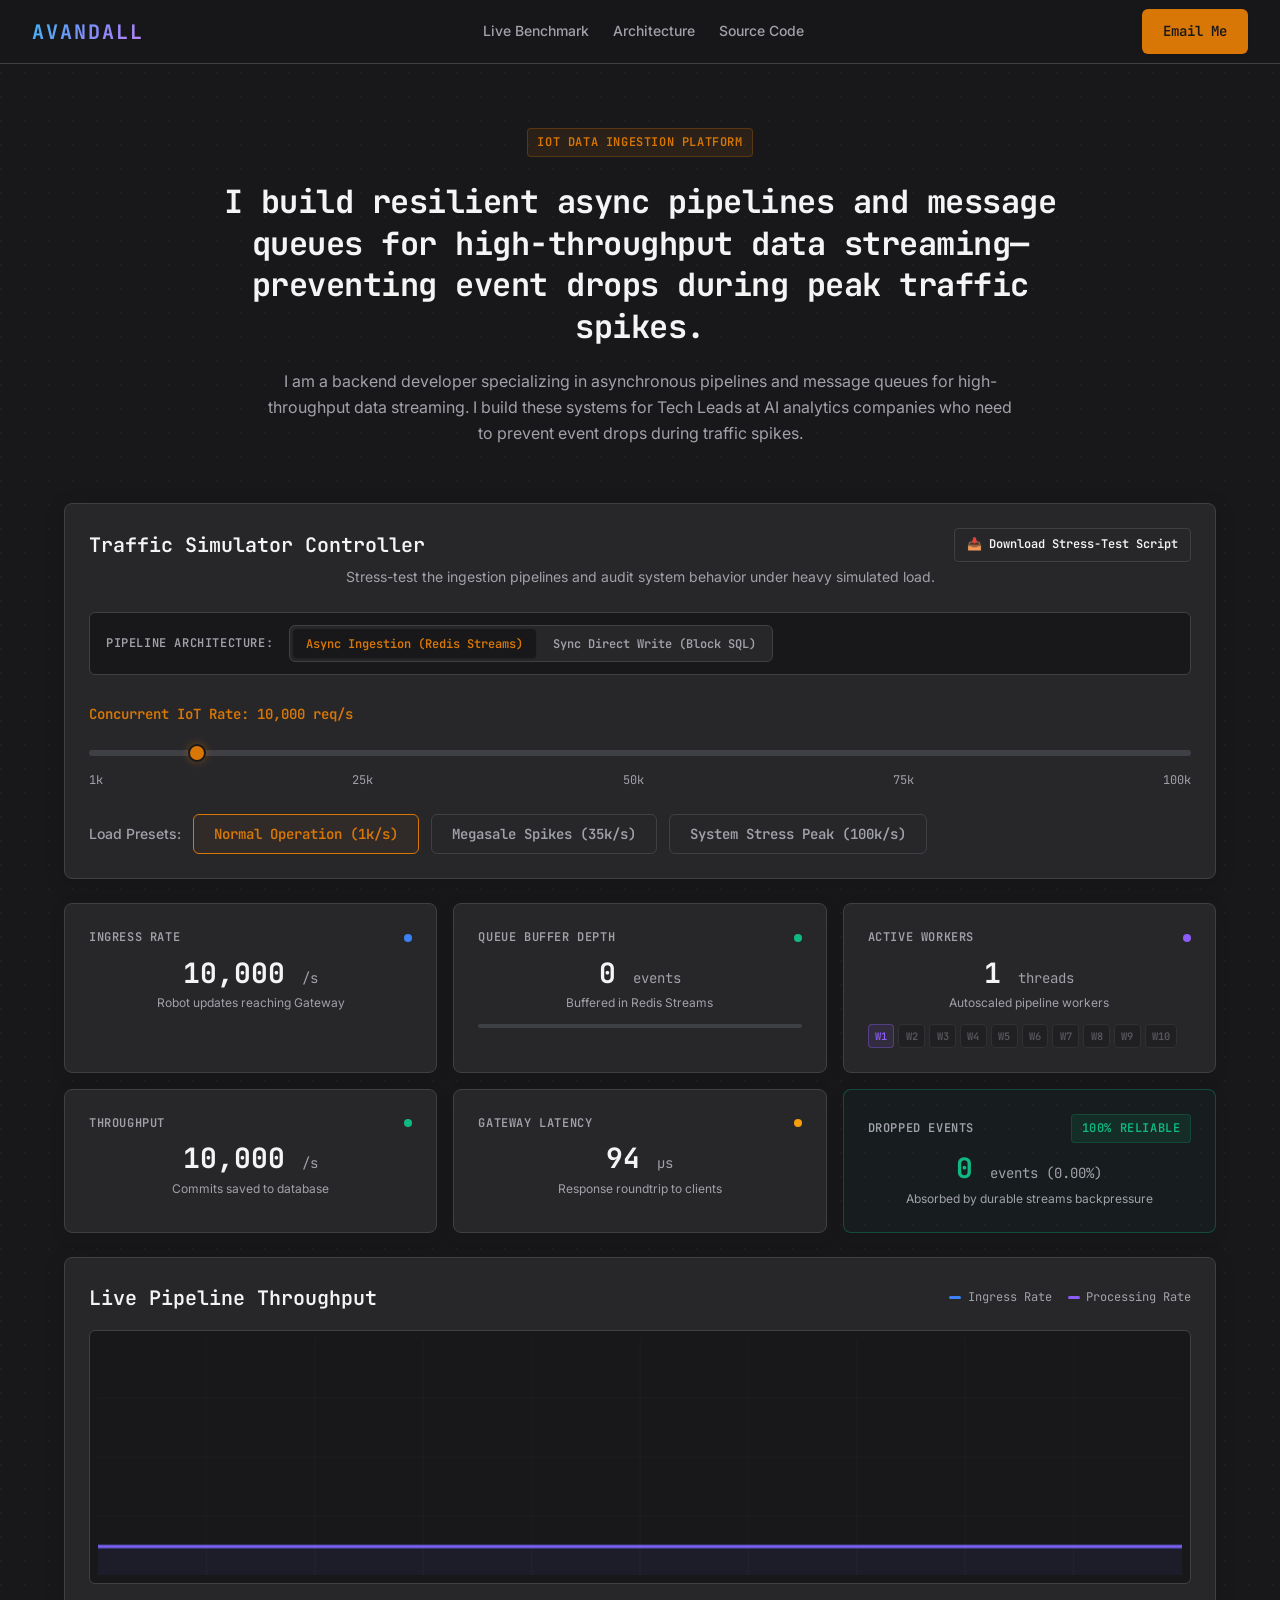
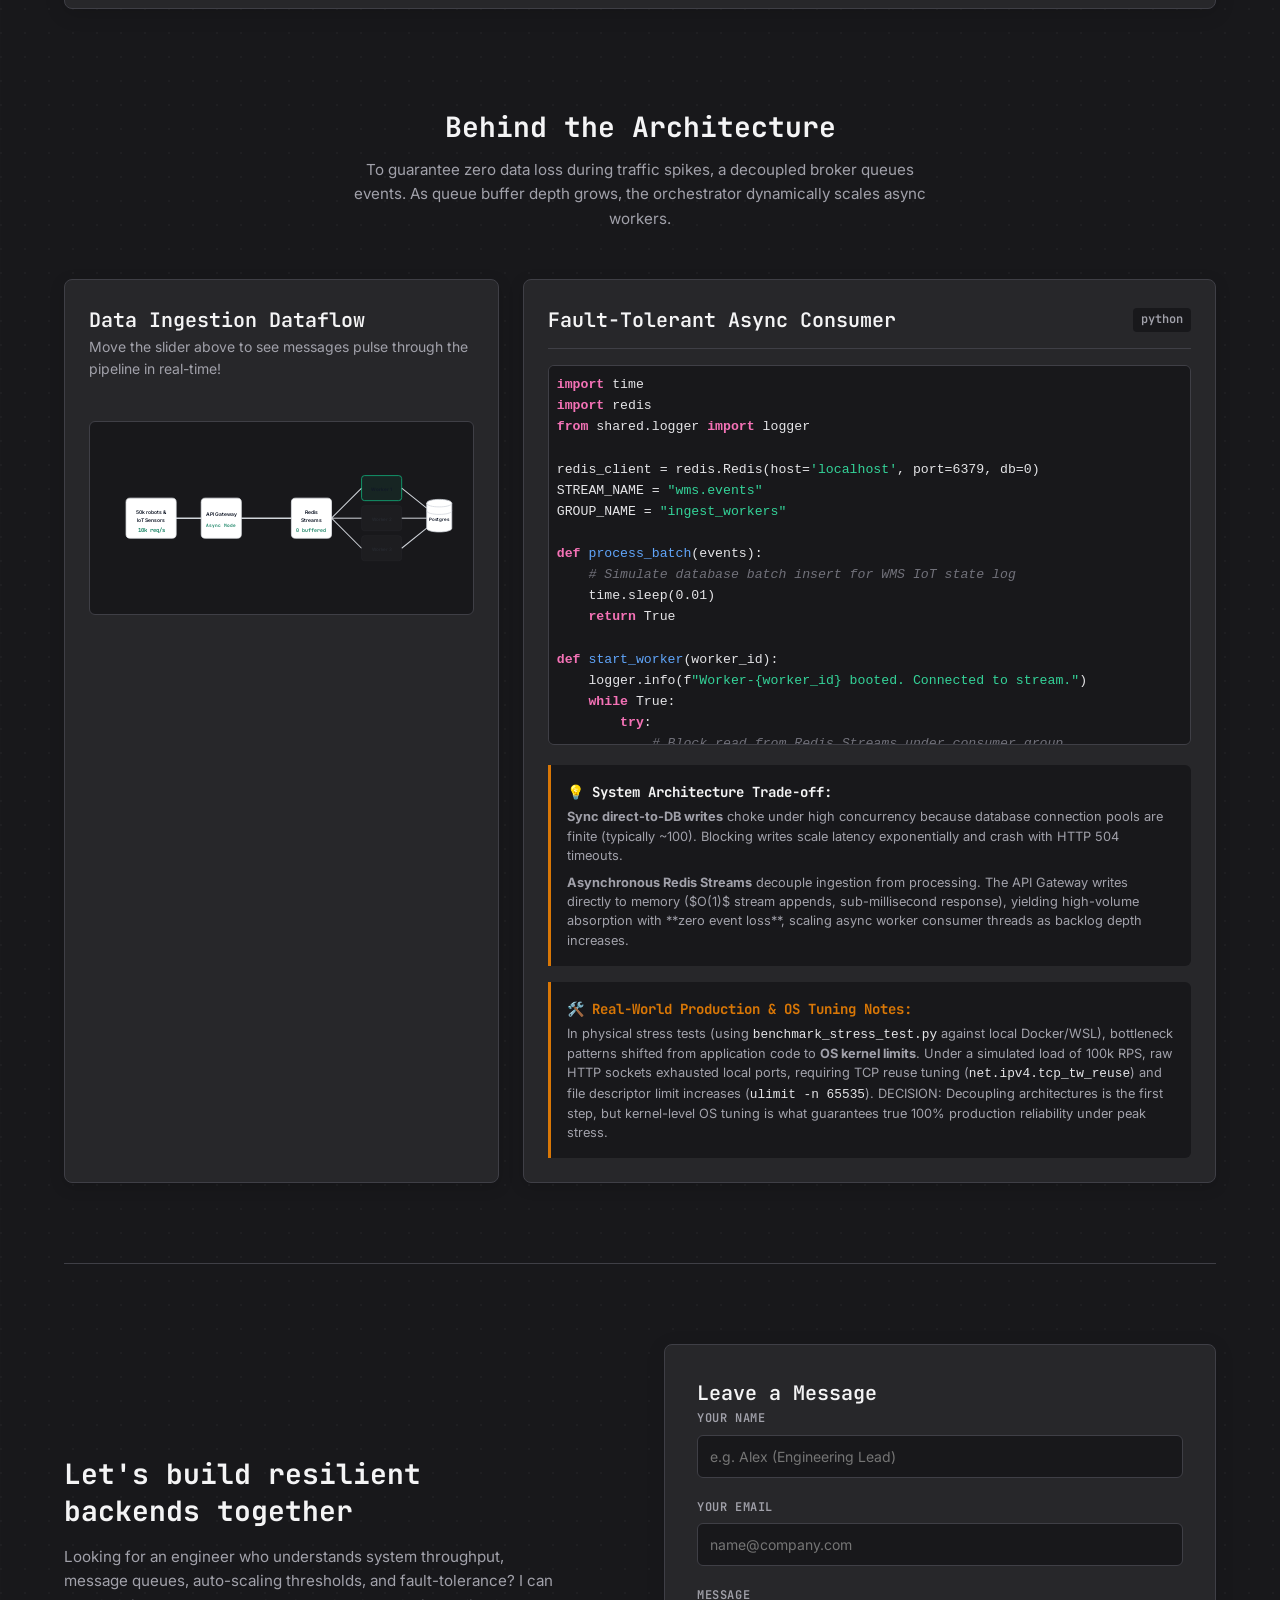
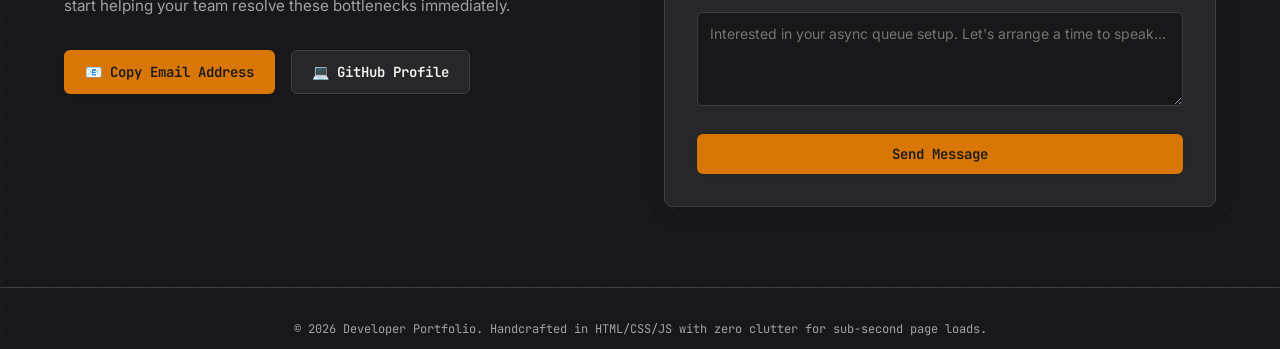
==== commit 5c7746c6: "Deploying to gh-pages from @ avandall/WMS_Ecosystem@4f0eaa1f3528f681d4b1276f37d9453c1c9d65df 🚀" ====
--- a/index.html
+++ b/index.html
@@ -347,26 +347,23 @@
                 <!-- Simulating direct contact message form -->
                 <div class="contact-form-card">
                     <h3 class="card-title">Leave a Message</h3>
-                    <form id="contact-form" onsubmit="handleFormSubmit(event)">
+                    <form id="contact-form" action="https://formspree.io/avannguyen.nina@gmail.com" method="POST" target="_blank">
                         <div class="form-group">
                             <label for="form-name">Your Name</label>
-                            <input type="text" id="form-name" required placeholder="e.g. Alex (Engineering Lead)">
+                            <input type="text" id="form-name" name="name" required placeholder="e.g. Alex (Engineering Lead)">
                         </div>
                         <div class="form-group">
                             <label for="form-email">Your Email</label>
-                            <input type="email" id="form-email" required placeholder="name@company.com">
+                            <input type="email" id="form-email" name="email" required placeholder="name@company.com">
                         </div>
                         <div class="form-group">
                             <label for="form-msg">Message</label>
-                            <textarea id="form-msg" rows="4" required placeholder="Interested in your async queue setup. Let's arrange a time to speak..."></textarea>
+                            <textarea id="form-msg" name="message" rows="4" required placeholder="Interested in your async queue setup. Let's arrange a time to speak..."></textarea>
                         </div>
                         <button type="submit" id="form-submit-btn" class="btn btn-primary btn-full">
                             Send Message
                         </button>
                     </form>
-                    <div id="form-success-alert" class="alert-success style-hidden">
-                        ✓ Message simulated successfully! Thank you for testing.
-                    </div>
                 </div>
             </div>
         </section>
--- a/styles.css
+++ b/styles.css
@@ -100,7 +100,7 @@
     letter-spacing: 2px;
     text-transform: uppercase;
     
-    background: linear-gradient(135deg, #F4F4F5 20%, #F59E0B 65%, #D97706 100%);
+    background: linear-gradient(135deg, #38BDF8 0%, #818CF8 50%, #C084FC 100%);
     -webkit-background-clip: text;
     -webkit-text-fill-color: transparent;
     background-clip: text;
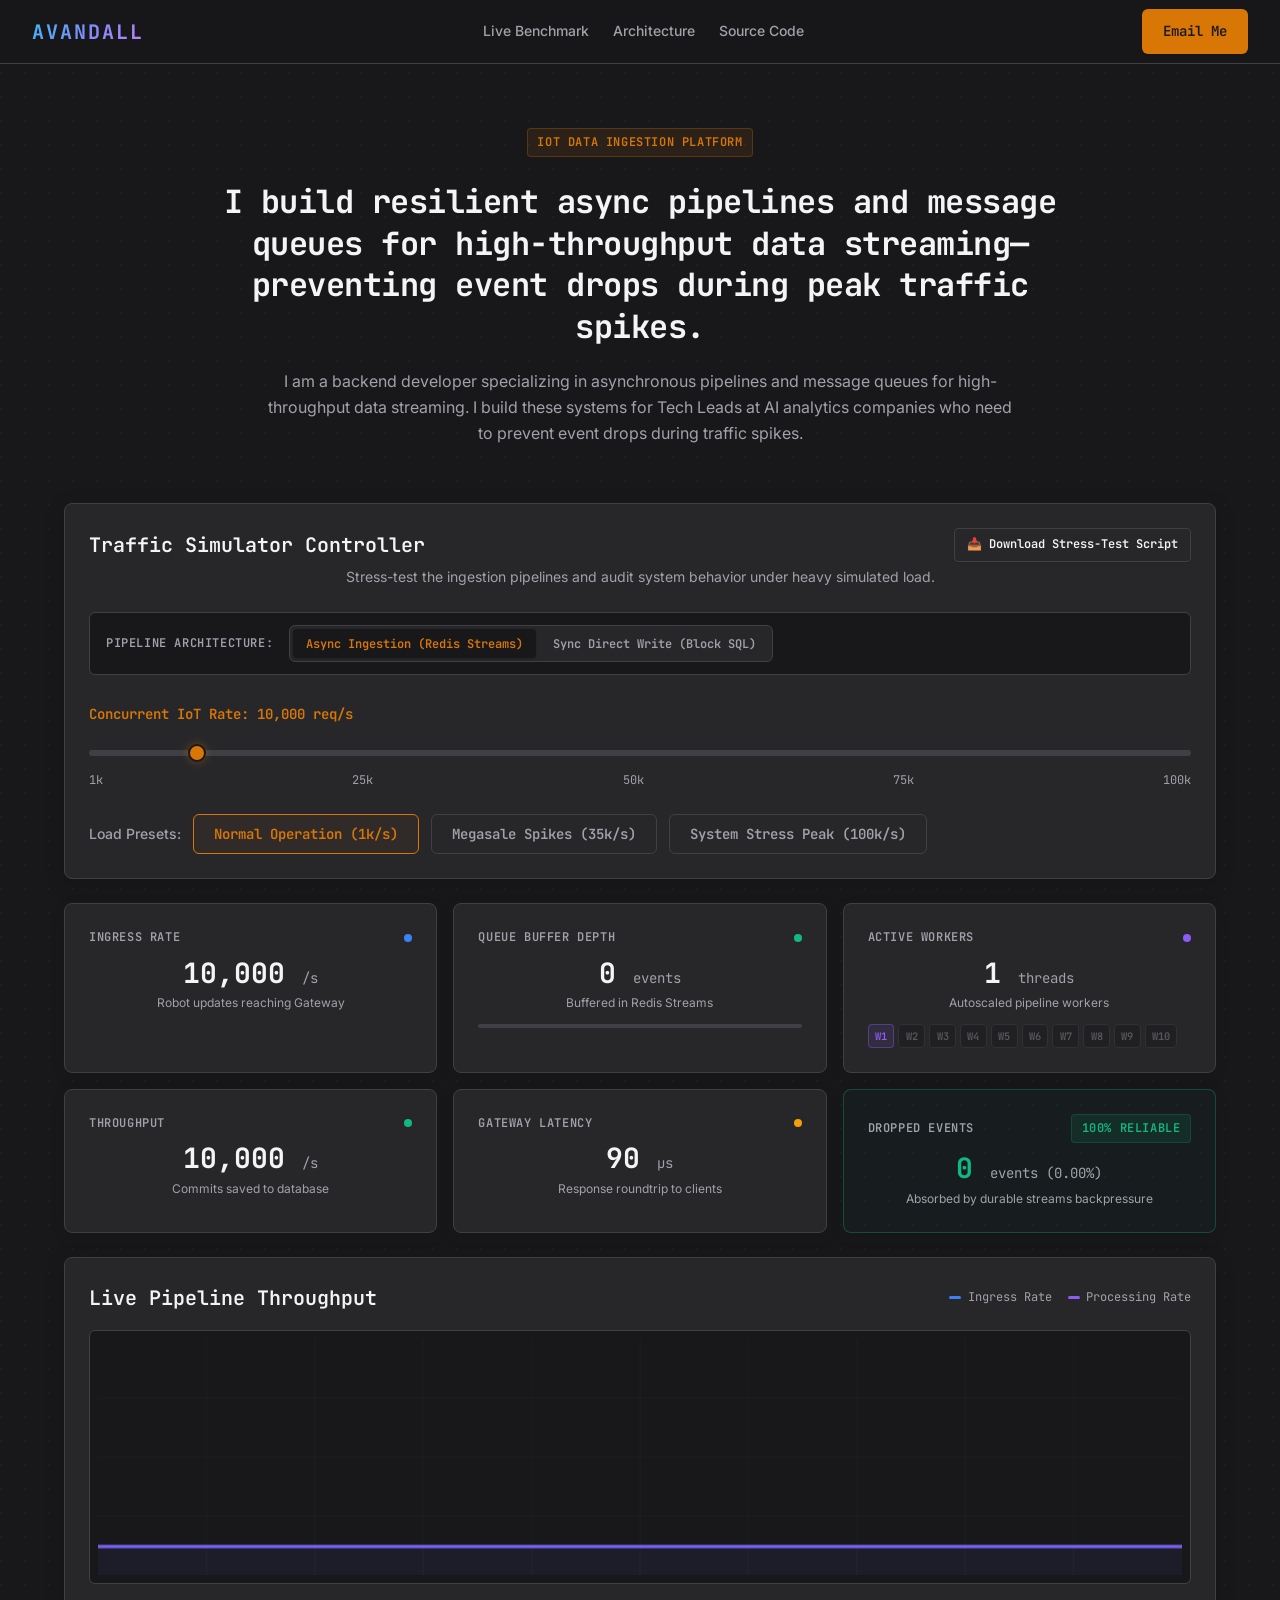
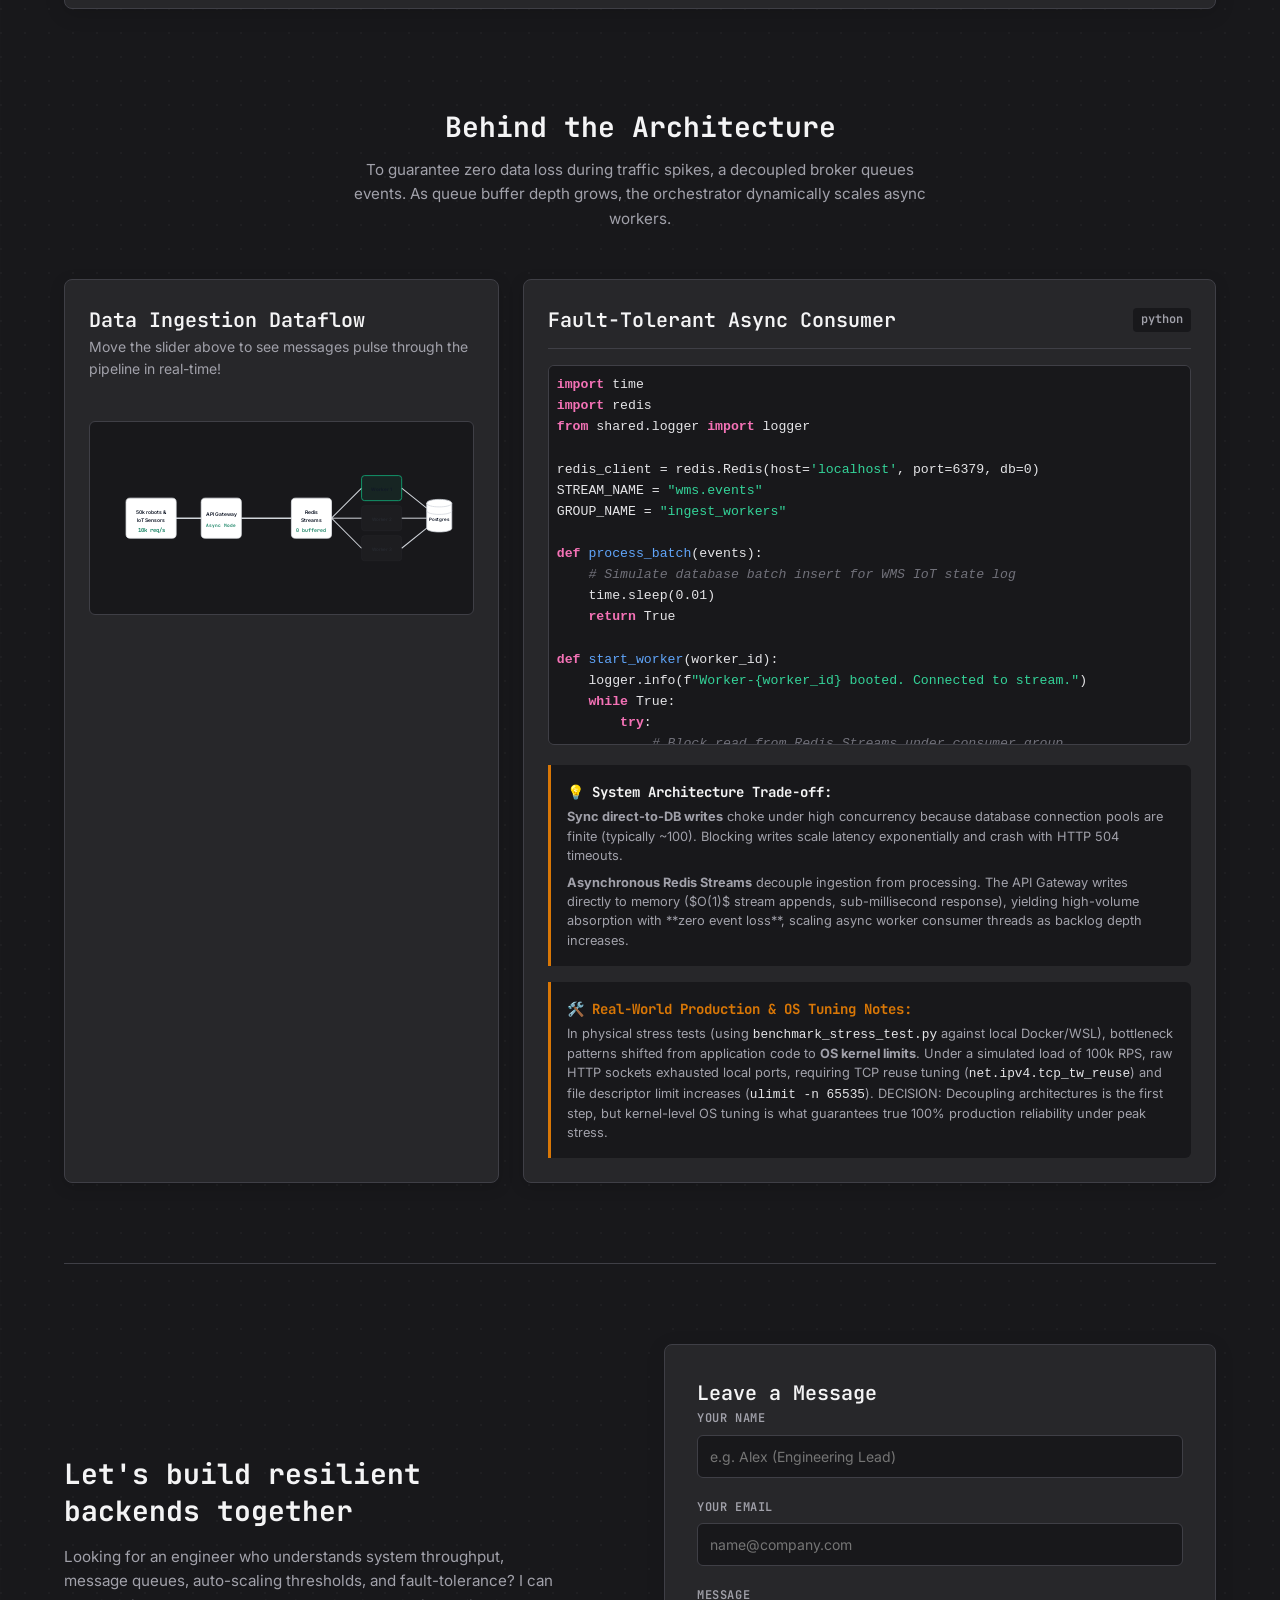
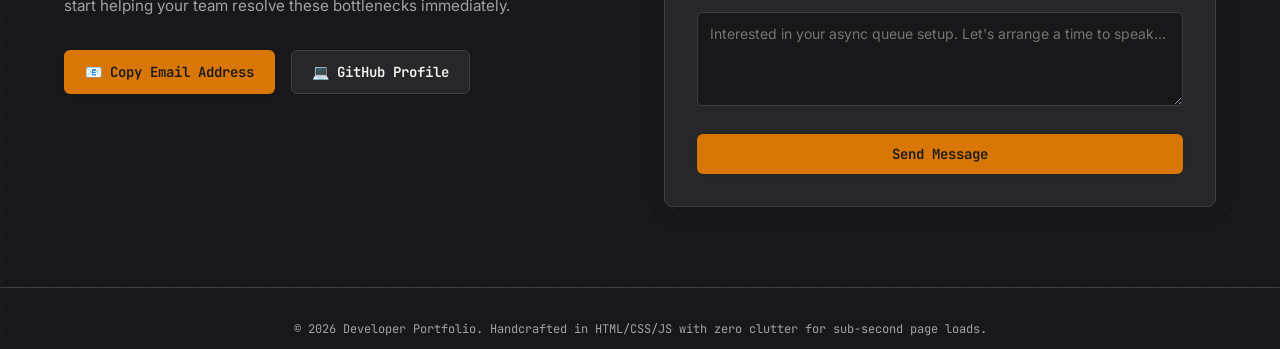
==== commit 0dbbd34d: "Deploying to gh-pages from @ avandall/WMS_Ecosystem@d680b5931e4f52d46edc372e421036ef19630bd3 🚀" ====
--- a/index.html
+++ b/index.html
@@ -347,7 +347,7 @@
                 <!-- Simulating direct contact message form -->
                 <div class="contact-form-card">
                     <h3 class="card-title">Leave a Message</h3>
-                    <form id="contact-form" action="https://formspree.io/avannguyen.nina@gmail.com" method="POST" target="_blank">
+                    <form id="contact-form" action="https://formspree.io/f/xnjevvan" method="POST" target="_blank">
                         <div class="form-group">
                             <label for="form-name">Your Name</label>
                             <input type="text" id="form-name" name="name" required placeholder="e.g. Alex (Engineering Lead)">
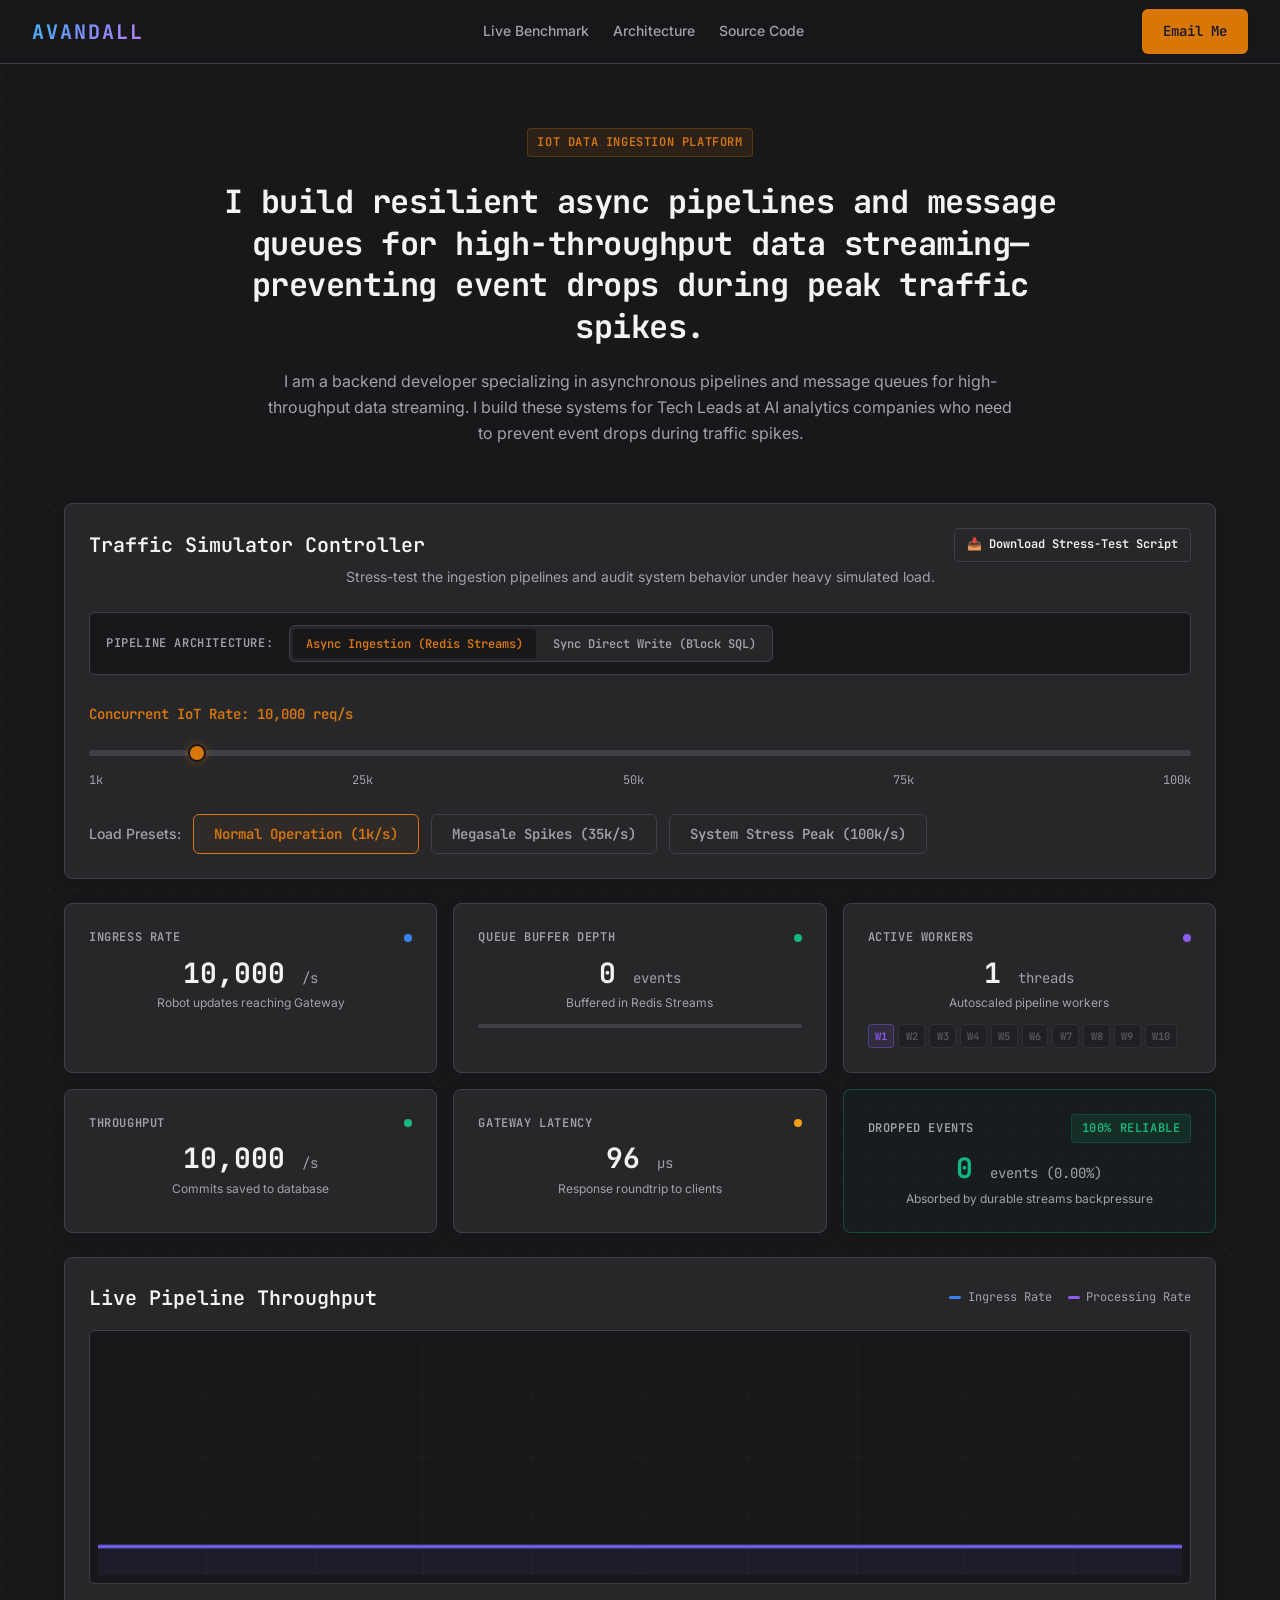
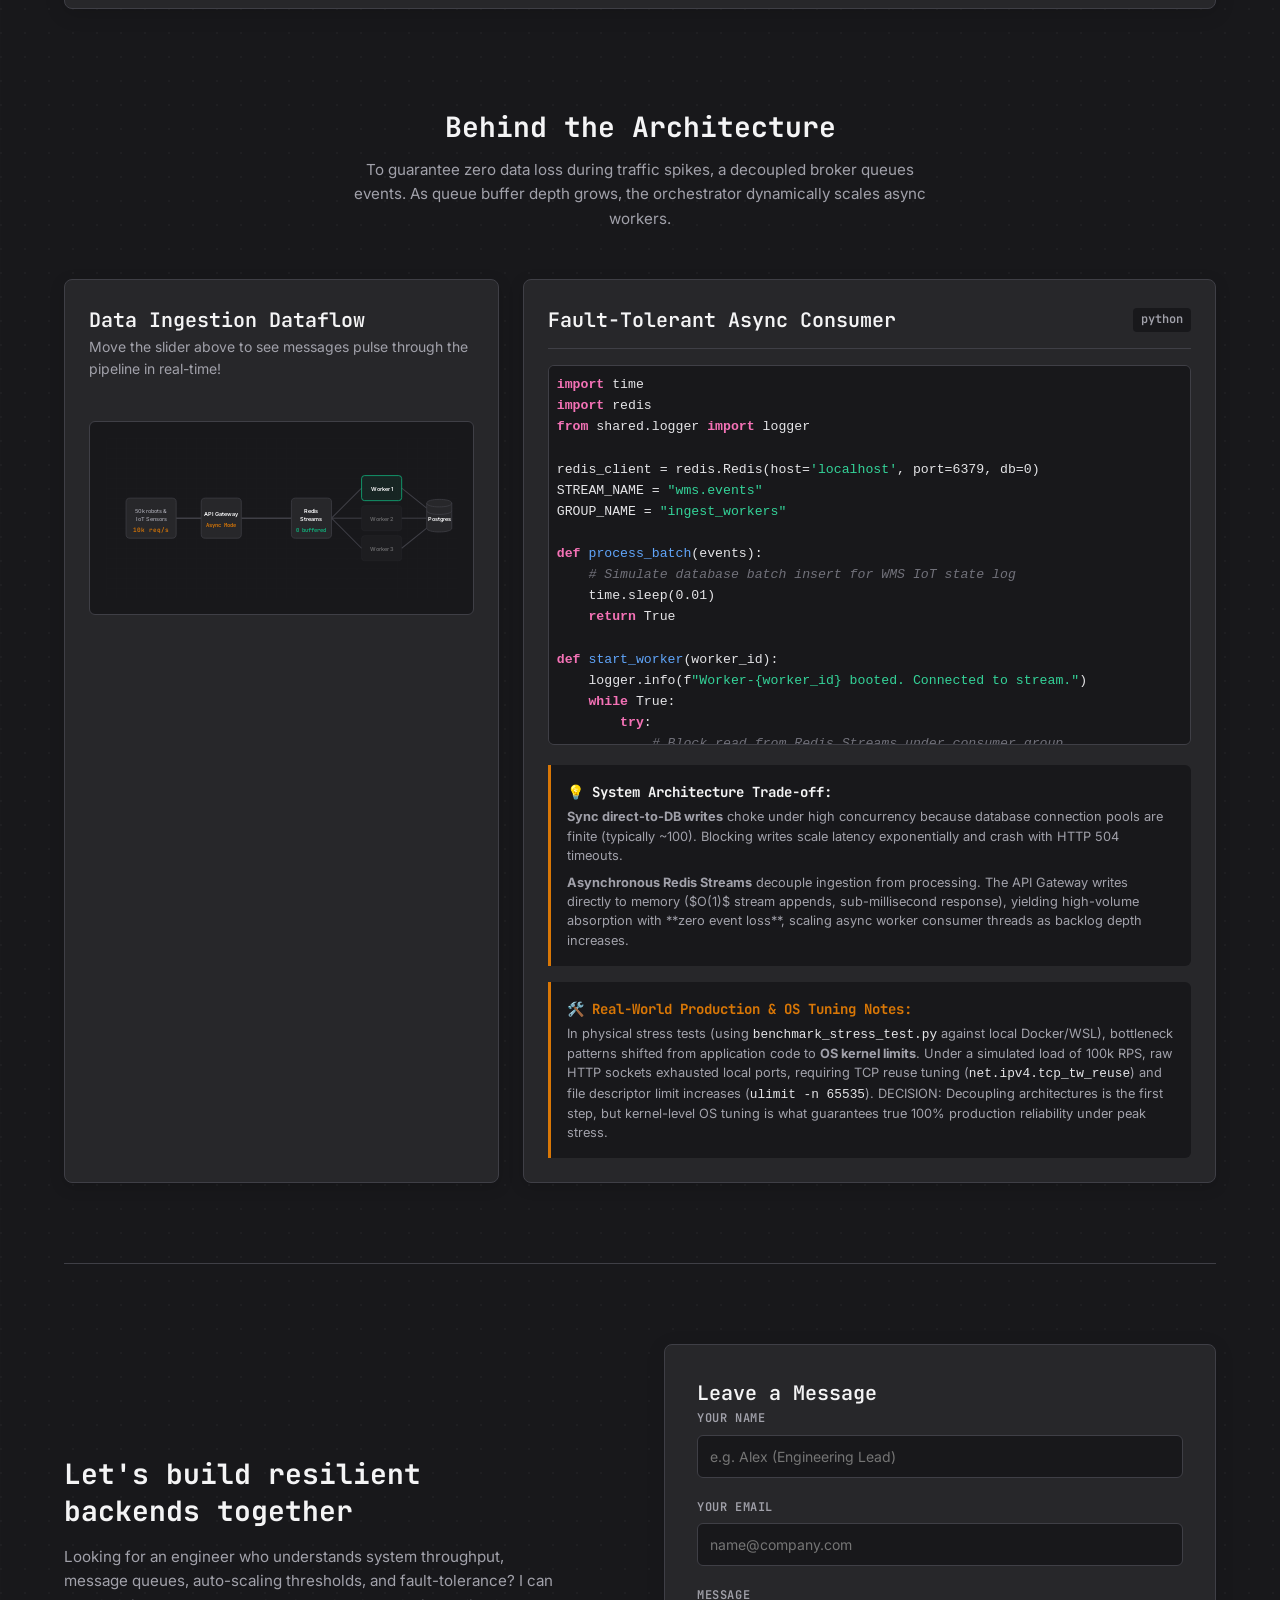
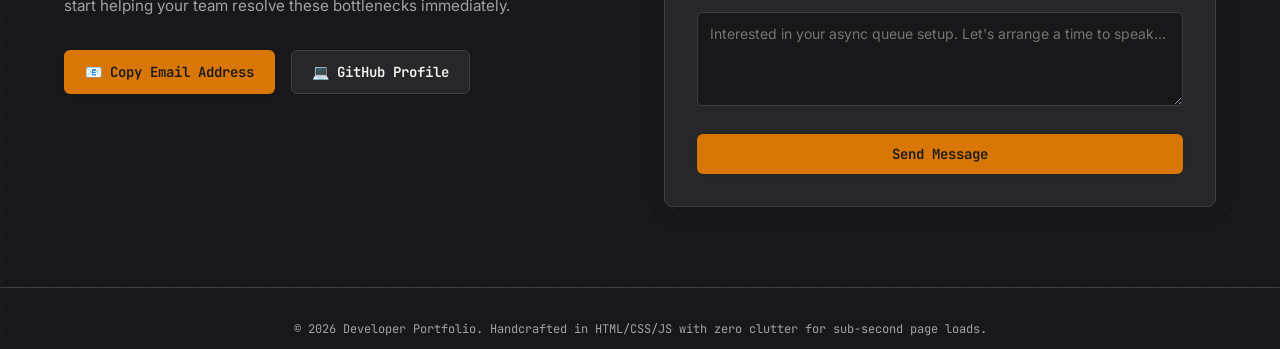
==== commit 6a2818f0: "Deploying to gh-pages from @ avandall/WMS_Ecosystem@14c59d003921b015cb609c07dc93e0c52f5f6083 🚀" ====
--- a/index.html
+++ b/index.html
@@ -190,77 +190,77 @@
                             <!-- Grid background -->
                             <defs>
                                 <pattern id="grid" width="20" height="20" patternUnits="userSpaceOnUse">
-                                    <path d="M 20 0 L 0 0 0 20" fill="none" stroke="rgba(0,0,0,0.03)" stroke-width="1"/>
+                                    <path d="M 20 0 L 0 0 0 20" fill="none" stroke="rgba(255, 255, 255, 0.02)" stroke-width="1"/>
                                 </pattern>
                             </defs>
                             <rect width="100%" height="100%" fill="url(#grid)" rx="8" />
 
                             <!-- Connecting paths -->
                             <!-- Source to Gateway -->
-                            <path d="M 90 160 L 190 160" stroke="#D1D5DB" stroke-width="3" fill="none" id="path1"/>
+                            <path d="M 90 160 L 190 160" stroke="#3F3F46" stroke-width="3" fill="none" id="path1"/>
                             <!-- Gateway to Broker (Queue) / Gateway to DB (Sync path) -->
-                            <path d="M 270 160 L 370 160" stroke="#D1D5DB" stroke-width="3" fill="none" id="path2"/>
+                            <path d="M 270 160 L 370 160" stroke="#3F3F46" stroke-width="3" fill="none" id="path2"/>
                             
                             <!-- Broker to Workers -->
-                            <path d="M 450 160 L 510 100" stroke="#D1D5DB" stroke-width="2" fill="none" id="path-worker1"/>
-                            <path d="M 450 160 L 510 160" stroke="#D1D5DB" stroke-width="2" fill="none" id="path-worker2"/>
-                            <path d="M 450 160 L 510 220" stroke="#D1D5DB" stroke-width="2" fill="none" id="path-worker3"/>
+                            <path d="M 450 160 L 510 100" stroke="#3F3F46" stroke-width="2" fill="none" id="path-worker1"/>
+                            <path d="M 450 160 L 510 160" stroke="#3F3F46" stroke-width="2" fill="none" id="path-worker2"/>
+                            <path d="M 450 160 L 510 220" stroke="#3F3F46" stroke-width="2" fill="none" id="path-worker3"/>
                             
                             <!-- Workers to Postgres -->
-                            <path d="M 590 100 L 640 140" stroke="#D1D5DB" stroke-width="2" fill="none" id="path-db1"/>
-                            <path d="M 590 160 L 640 160" stroke="#D1D5DB" stroke-width="2" fill="none" id="path-db2"/>
-                            <path d="M 590 220 L 640 180" stroke="#D1D5DB" stroke-width="2" fill="none" id="path-db3"/>
+                            <path d="M 590 100 L 640 140" stroke="#3F3F46" stroke-width="2" fill="none" id="path-db1"/>
+                            <path d="M 590 160 L 640 160" stroke="#3F3F46" stroke-width="2" fill="none" id="path-db2"/>
+                            <path d="M 590 220 L 640 180" stroke="#3F3F46" stroke-width="2" fill="none" id="path-db3"/>
 
                             <!-- Dynamic Animated Ingestion Particles -->
-                            <circle r="5" fill="#047857" id="particle-ingest" style="offset-path: path('M 90 160 L 190 160'); animation: moveParticle 1s infinite linear;"></circle>
+                            <circle r="5" fill="#D97706" id="particle-ingest" style="offset-path: path('M 90 160 L 190 160'); animation: moveParticle 1s infinite linear;"></circle>
                             <circle r="5" fill="#10B981" id="particle-queue" style="offset-path: path('M 270 160 L 370 160'); animation: moveParticle 0.8s infinite linear;"></circle>
 
                             <!-- Node 1: Ingress Load -->
                             <g transform="translate(40, 120)">
-                                <rect width="100" height="80" rx="8" fill="#FFFFFF" stroke="#E5E7EB" stroke-width="1.5" />
-                                <text x="50" y="32" text-anchor="middle" fill="#111827" font-size="10" font-family="Inter" font-weight="600">50k robots &</text>
-                                <text x="50" y="47" text-anchor="middle" fill="#111827" font-size="10" font-family="Inter" font-weight="600">IoT Sensors</text>
-                                <text x="50" y="68" text-anchor="middle" fill="#047857" font-size="11" font-family="JetBrains Mono" font-weight="600" id="svg-load-text">10k req/s</text>
+                                <rect width="100" height="80" rx="8" fill="#27272A" stroke="#3F3F46" stroke-width="1.5" />
+                                <text x="50" y="30" text-anchor="middle" fill="#A1A1AA" font-size="11" font-family="Inter" font-weight="500">50k robots &</text>
+                                <text x="50" y="45" text-anchor="middle" fill="#A1A1AA" font-size="11" font-family="Inter" font-weight="500">IoT Sensors</text>
+                                <text x="50" y="68" text-anchor="middle" fill="#D97706" font-size="12" font-family="JetBrains Mono" font-weight="600" id="svg-load-text">10k req/s</text>
                             </g>
 
                             <!-- Node 2: API Gateway -->
                             <g transform="translate(190, 120)">
-                                <rect width="80" height="80" rx="8" fill="#FFFFFF" stroke="#E5E7EB" stroke-width="1.5" />
-                                <text x="40" y="35" text-anchor="middle" fill="#111827" font-size="10" font-family="Inter" font-weight="600">API Gateway</text>
-                                <text x="40" y="58" text-anchor="middle" fill="#047857" font-size="9" font-family="JetBrains Mono" font-weight="600" id="svg-gateway-mode">Async Mode</text>
+                                <rect width="80" height="80" rx="8" fill="#27272A" stroke="#3F3F46" stroke-width="1.5" />
+                                <text x="40" y="35" text-anchor="middle" fill="#F4F4F5" font-size="11" font-family="Inter" font-weight="600">API Gateway</text>
+                                <text x="40" y="58" text-anchor="middle" fill="#D97706" font-size="11" font-family="JetBrains Mono" font-weight="600" id="svg-gateway-mode">Async Mode</text>
                             </g>
 
                             <!-- Node 3: Message Queue / Redis Streams -->
                             <g transform="translate(370, 120)" id="svg-queue-node">
-                                <rect width="80" height="80" rx="8" fill="#FFFFFF" stroke="#E5E7EB" stroke-width="1.5" />
-                                <text x="40" y="32" text-anchor="middle" fill="#111827" font-size="10" font-family="Inter" font-weight="600">Redis</text>
-                                <text x="40" y="47" text-anchor="middle" fill="#111827" font-size="10" font-family="Inter" font-weight="600">Streams</text>
-                                <text x="40" y="68" text-anchor="middle" fill="#047857" font-size="10" font-family="JetBrains Mono" font-weight="600" id="svg-queue-depth">0 buffered</text>
+                                <rect width="80" height="80" rx="8" fill="#27272A" stroke="#3F3F46" stroke-width="1.5" />
+                                <text x="40" y="30" text-anchor="middle" fill="#F4F4F5" font-size="11" font-family="Inter" font-weight="600">Redis</text>
+                                <text x="40" y="45" text-anchor="middle" fill="#F4F4F5" font-size="11" font-family="Inter" font-weight="600">Streams</text>
+                                <text x="40" y="68" text-anchor="middle" fill="#10B981" font-size="11" font-family="JetBrains Mono" font-weight="600" id="svg-queue-depth">0 buffered</text>
                             </g>
 
                             <!-- Node 4: Async Worker Pool -->
                             <!-- Worker 1 -->
                             <g transform="translate(510, 75)" id="svg-worker-node1">
-                                <rect width="80" height="50" rx="6" fill="#FFFFFF" stroke="#10b981" stroke-width="1.5" class="worker-node-rect" />
-                                <text x="40" y="30" text-anchor="middle" fill="#111827" font-size="9" font-family="Inter" font-weight="600">Worker 1</text>
+                                <rect width="80" height="50" rx="6" fill="#27272A" stroke="#10b981" stroke-width="1.5" class="worker-node-rect" />
+                                <text x="40" y="30" text-anchor="middle" fill="#F4F4F5" font-size="11" font-family="Inter" font-weight="600">Worker 1</text>
                             </g>
                             <!-- Worker 2 -->
                             <g transform="translate(510, 135)" id="svg-worker-node2" style="opacity: 0.35;">
-                                <rect width="80" height="50" rx="6" fill="#FFFFFF" stroke="#E5E7EB" stroke-width="1" class="worker-node-rect" />
-                                <text x="40" y="30" text-anchor="middle" fill="#4B5563" font-size="9" font-family="Inter">Worker 2</text>
+                                <rect width="80" height="50" rx="6" fill="#27272A" stroke="#3F3F46" stroke-width="1" class="worker-node-rect" />
+                                <text x="40" y="30" text-anchor="middle" fill="#F4F4F5" font-size="11" font-family="Inter" font-weight="600">Worker 2</text>
                             </g>
                             <!-- Worker 3 -->
                             <g transform="translate(510, 195)" id="svg-worker-node3" style="opacity: 0.35;">
-                                <rect width="80" height="50" rx="6" fill="#FFFFFF" stroke="#E5E7EB" stroke-width="1" class="worker-node-rect" />
-                                <text x="40" y="30" text-anchor="middle" fill="#4B5563" font-size="9" font-family="Inter">Worker 3</text>
+                                <rect width="80" height="50" rx="6" fill="#27272A" stroke="#3F3F46" stroke-width="1" class="worker-node-rect" />
+                                <text x="40" y="30" text-anchor="middle" fill="#F4F4F5" font-size="11" font-family="Inter" font-weight="600">Worker 3</text>
                             </g>
 
                             <!-- Node 5: Database (Postgres) -->
                             <g transform="translate(640, 120)">
-                                <path d="M 0 10 C 0 0, 50 0, 50 10 L 50 60 C 50 70, 0 70, 0 60 Z" fill="#FFFFFF" stroke="#D1D5DB" stroke-width="1.5" />
-                                <path d="M 0 10 C 0 20, 50 20, 50 10" fill="none" stroke="#D1D5DB" stroke-width="1.5" />
-                                <path d="M 0 25 C 0 35, 50 35, 50 25" fill="none" stroke="#D1D5DB" stroke-width="1.5" />
-                                <text x="25" y="45" text-anchor="middle" fill="#111827" font-size="9" font-family="Inter" font-weight="600">Postgres</text>
+                                <path d="M 0 10 C 0 0, 50 0, 50 10 L 50 60 C 50 70, 0 70, 0 60 Z" fill="#27272A" stroke="#3F3F46" stroke-width="1.5" />
+                                <path d="M 0 10 C 0 20, 50 20, 50 10" fill="none" stroke="#3F3F46" stroke-width="1.5" />
+                                <path d="M 0 25 C 0 35, 50 35, 50 25" fill="none" stroke="#3F3F46" stroke-width="1.5" />
+                                <text x="25" y="45" text-anchor="middle" fill="#F4F4F5" font-size="11" font-family="Inter" font-weight="600">Postgres</text>
                             </g>
                         </svg>
                     </div>
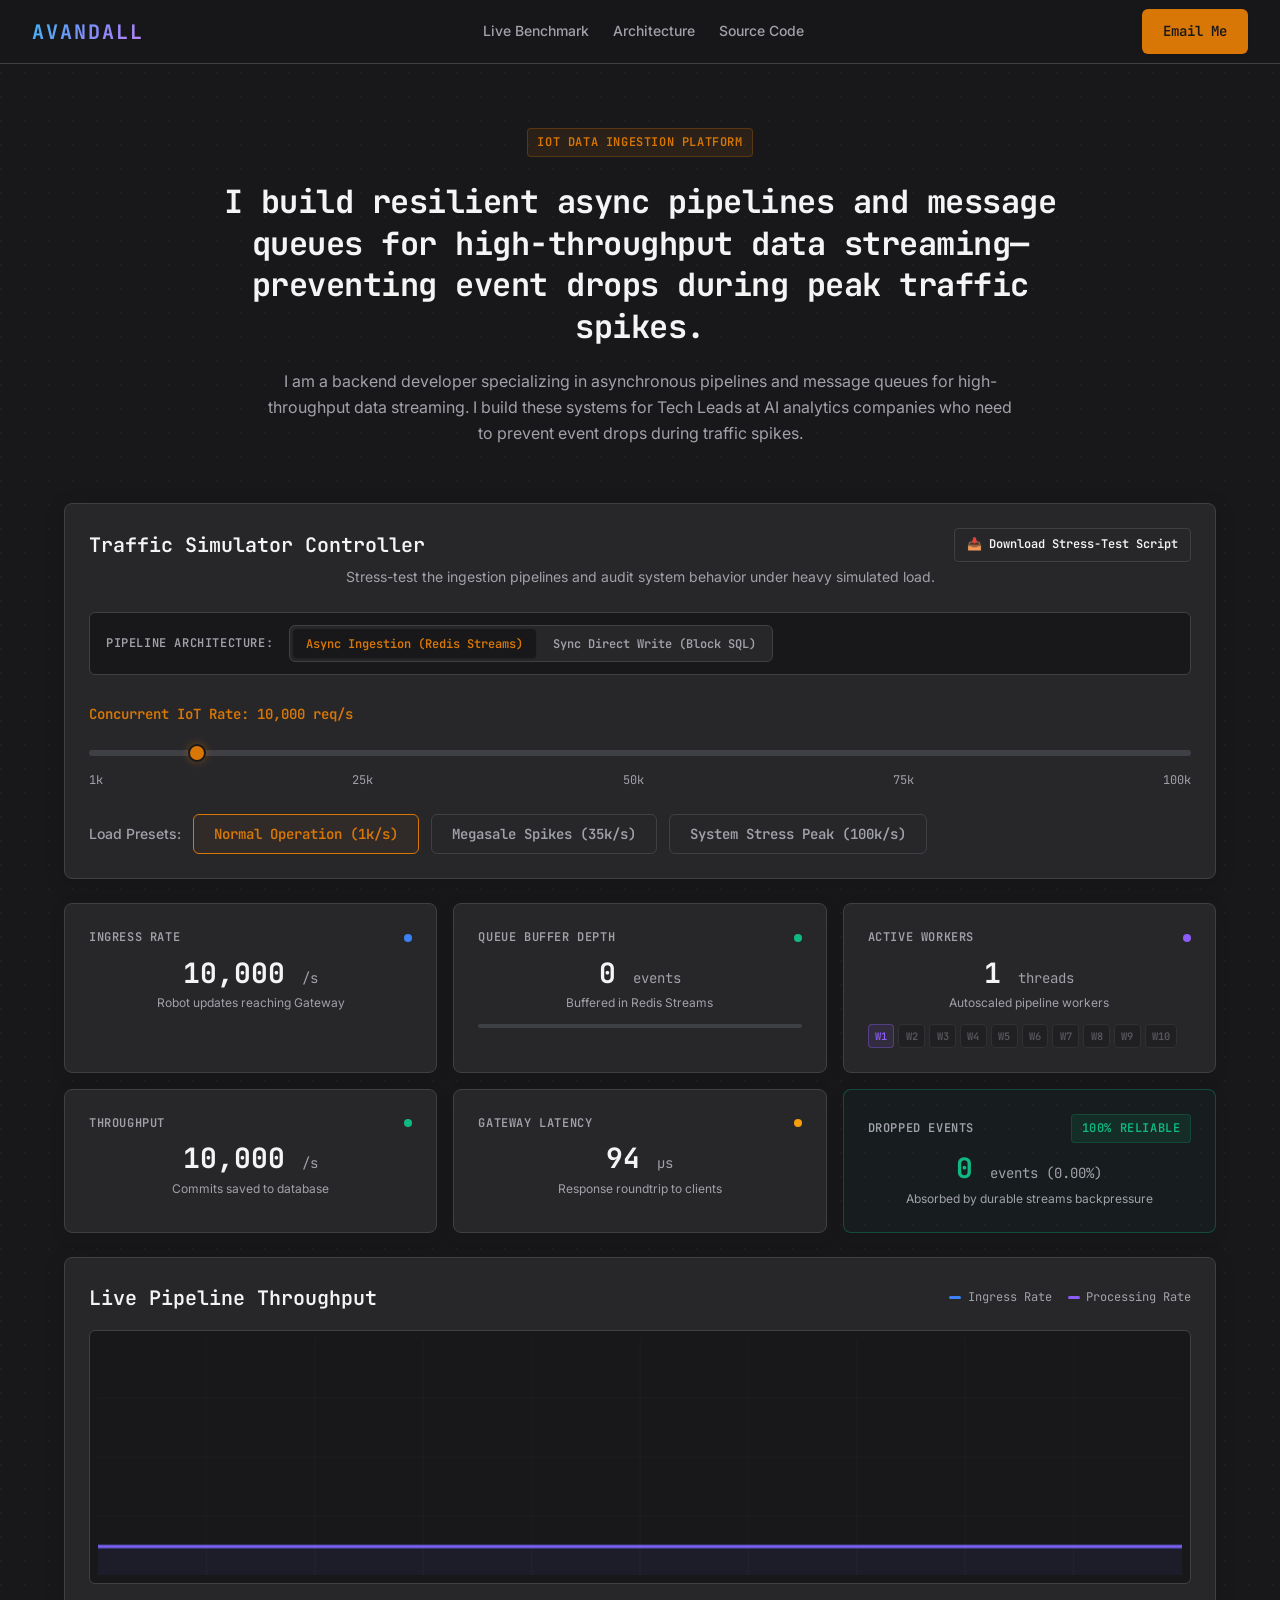
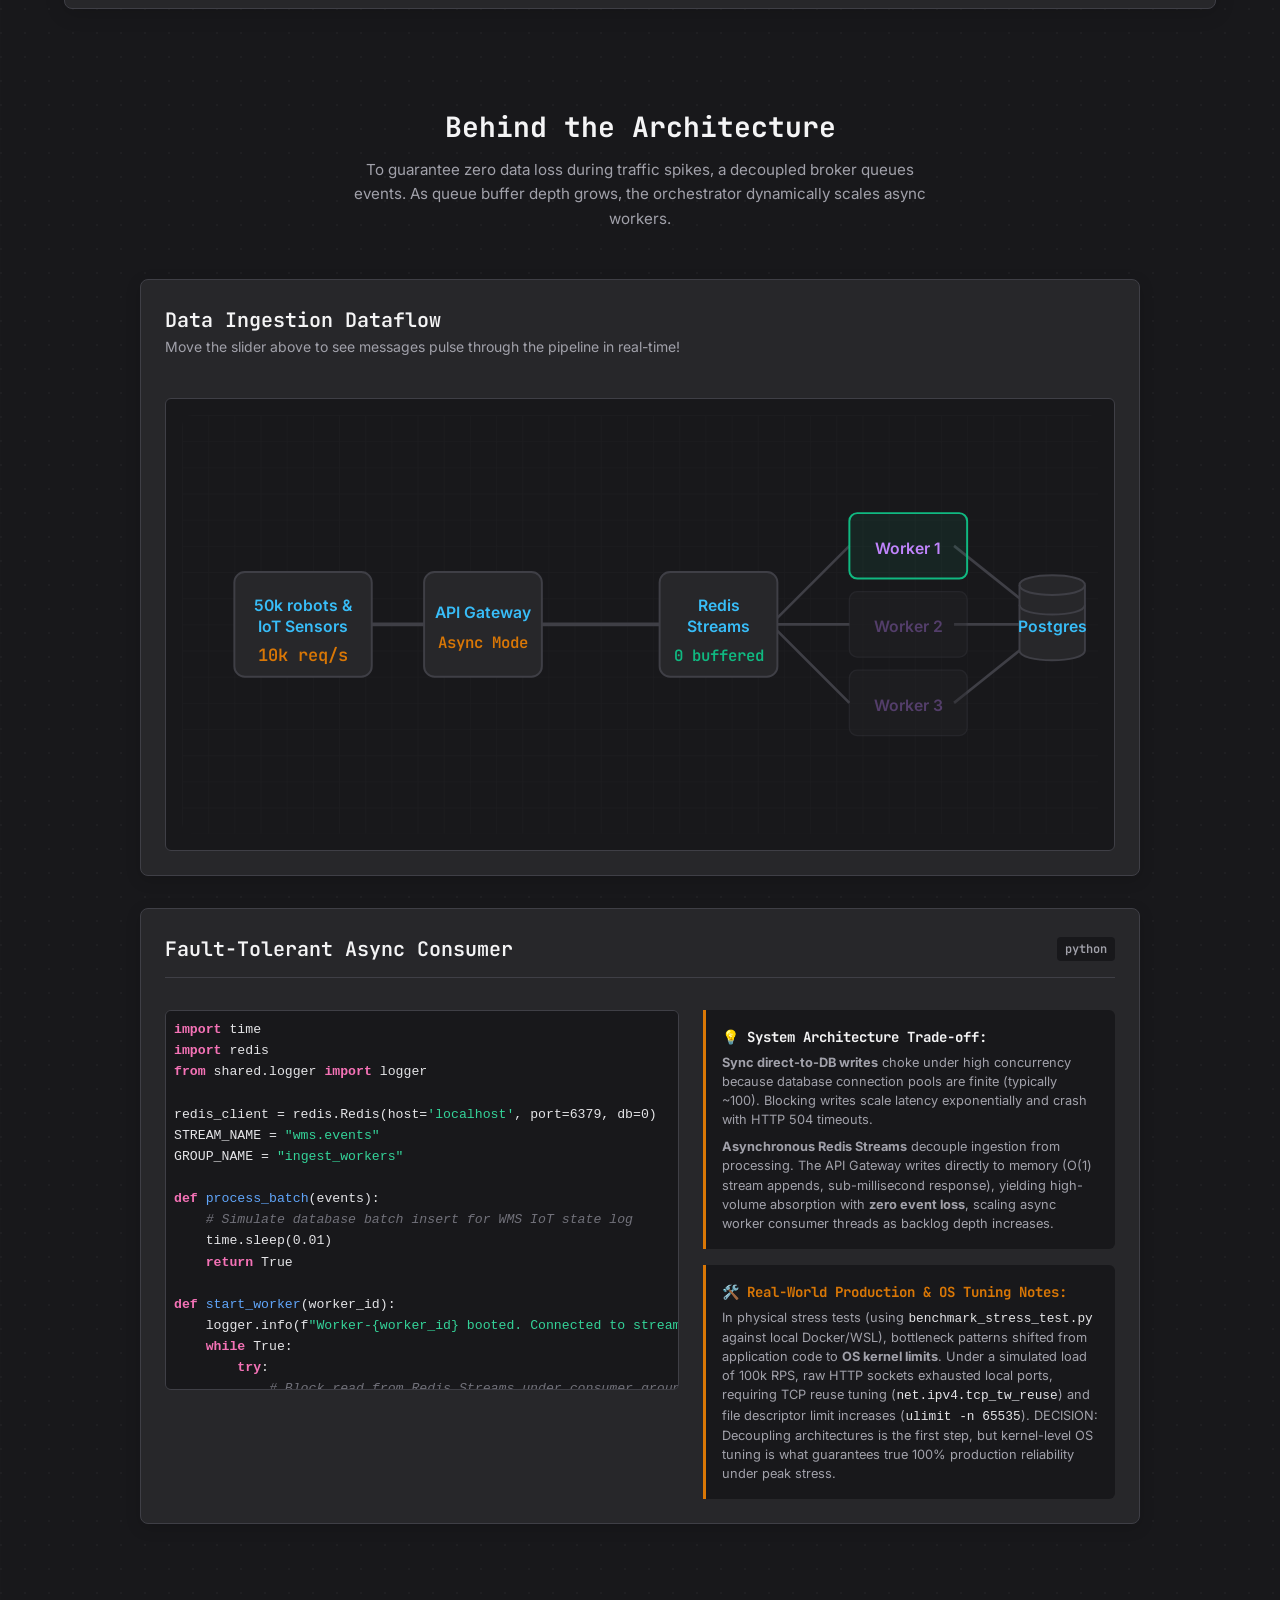
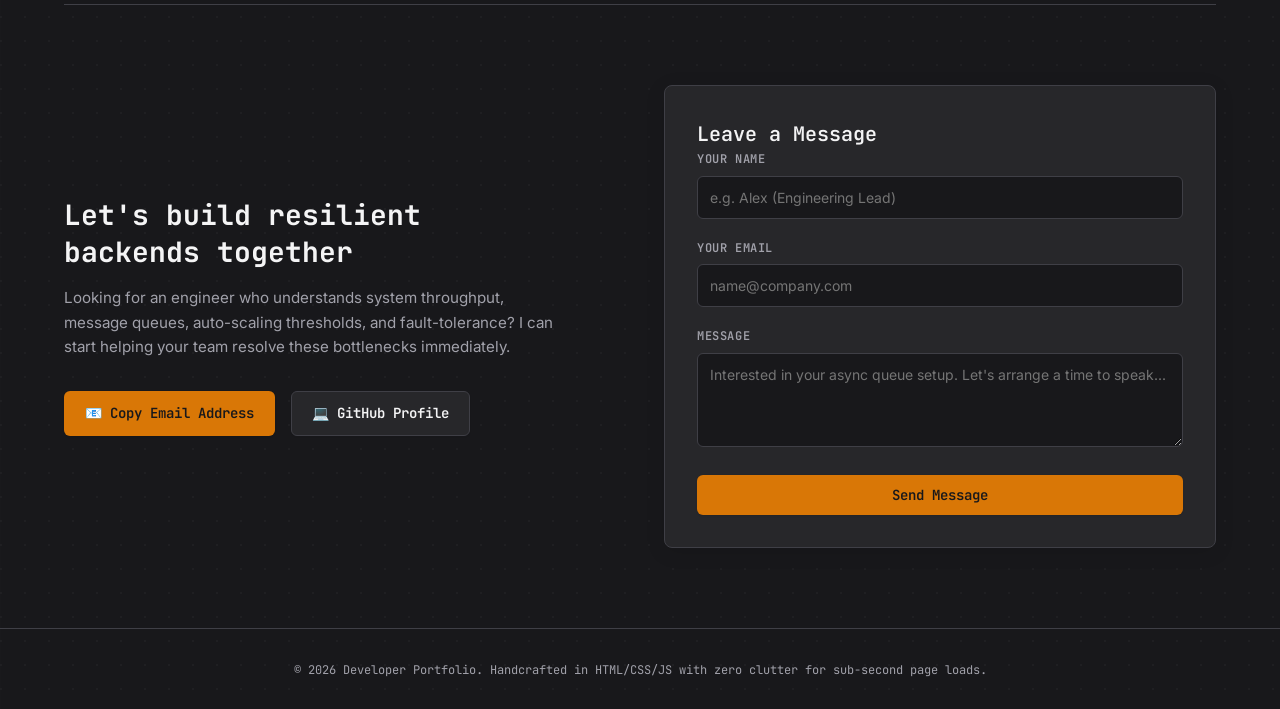
==== commit 079ecc42: "Deploying to gh-pages from @ avandall/WMS_Ecosystem@4d0f339ca18c82522daf76b6363892d9065efae4 🚀" ====
--- a/index.html
+++ b/index.html
@@ -1,16 +1,21 @@
 <!DOCTYPE html>
 <html lang="en">
+
 <head>
     <meta charset="UTF-8">
     <meta name="viewport" content="width=device-width, initial-scale=1.0">
     <title>High-Throughput Async Ingestion Engine | Portfolio</title>
-    <meta name="description" content="A live performance benchmark comparing Synchronous and Asynchronous ingestion pipelines. Built to prove system efficiency and zero data loss architecture under peak load.">
+    <meta name="description"
+        content="A live performance benchmark comparing Synchronous and Asynchronous ingestion pipelines. Built to prove system efficiency and zero data loss architecture under peak load.">
     <!-- Google Fonts: Inter & JetBrains Mono -->
     <link rel="preconnect" href="https://fonts.googleapis.com">
     <link rel="preconnect" href="https://fonts.gstatic.com" crossorigin>
-    <link href="https://fonts.googleapis.com/css2?family=Inter:wght@400;500;600&family=JetBrains+Mono:ital,wght@0,400;0,600;0,700;1,400&display=swap" rel="stylesheet">
+    <link
+        href="https://fonts.googleapis.com/css2?family=Inter:wght@400;500;600&family=JetBrains+Mono:ital,wght@0,400;0,600;0,700;1,400&display=swap"
+        rel="stylesheet">
     <link rel="stylesheet" href="styles.css">
 </head>
+
 <body>
 
     <!-- Header Navigation -->
@@ -27,35 +32,41 @@
     </header>
 
     <main class="container">
-        
+
         <!-- SECTION 1: HERO & LIVE BENCHMARK -->
         <section id="benchmark" class="section hero-section">
             <div class="hero-content">
                 <span class="badge badge-accent">IoT Data Ingestion Platform</span>
-                <h1 class="hero-title">I build resilient async pipelines and message queues for high-throughput data streaming—preventing event drops during peak traffic spikes.</h1>
+                <h1 class="hero-title">I build resilient async pipelines and message queues for high-throughput data
+                    streaming—preventing event drops during peak traffic spikes.</h1>
                 <p class="hero-subtitle">
-                    I am a backend developer specializing in asynchronous pipelines and message queues for high-throughput data streaming. I build these systems for Tech Leads at AI analytics companies who need to prevent event drops during traffic spikes.
+                    I am a backend developer specializing in asynchronous pipelines and message queues for
+                    high-throughput data streaming. I build these systems for Tech Leads at AI analytics companies who
+                    need to prevent event drops during traffic spikes.
                 </p>
             </div>
 
             <!-- Dashboard Wrapper -->
             <div class="dashboard-wrapper" id="dashboard-container">
-                
+
                 <!-- Ingestion Load Controller (Slider, Modes & Presets) -->
                 <div class="dashboard-card control-card" id="main-control-card">
                     <div class="control-header">
                         <h3 class="card-title">Traffic Simulator Controller</h3>
-                        <a href="benchmark_stress_test.py" download="benchmark_stress_test.py" class="btn btn-secondary btn-sm" id="btn-download-script">
+                        <a href="benchmark_stress_test.py" download="benchmark_stress_test.py"
+                            class="btn btn-secondary btn-sm" id="btn-download-script">
                             📥 Download Stress-Test Script
                         </a>
                     </div>
-                    <p class="card-desc">Stress-test the ingestion pipelines and audit system behavior under heavy simulated load.</p>
-                    
+                    <p class="card-desc">Stress-test the ingestion pipelines and audit system behavior under heavy
+                        simulated load.</p>
+
                     <!-- Toggle Switch for Sync vs Async -->
                     <div class="mode-select-container">
                         <span class="control-label">Pipeline Architecture:</span>
                         <div class="toggle-group">
-                            <button type="button" class="btn btn-toggle active" id="btn-mode-async" onclick="toggleMode(true)">
+                            <button type="button" class="btn btn-toggle active" id="btn-mode-async"
+                                onclick="toggleMode(true)">
                                 Async Ingestion (Redis Streams)
                             </button>
                             <button type="button" class="btn btn-toggle" id="btn-mode-sync" onclick="toggleMode(false)">
@@ -66,9 +77,11 @@
 
                     <div class="slider-container">
                         <div class="slider-labels">
-                            <span class="slider-val-label">Concurrent IoT Rate: <span id="current-load-text">10,000</span> req/s</span>
-                        </div>
-                        <input type="range" id="load-slider" min="1000" max="100000" step="1000" value="10000" class="custom-slider">
+                            <span class="slider-val-label">Concurrent IoT Rate: <span
+                                    id="current-load-text">10,000</span> req/s</span>
+                        </div>
+                        <input type="range" id="load-slider" min="1000" max="100000" step="1000" value="10000"
+                            class="custom-slider">
                         <div class="slider-ticks">
                             <span>1k</span>
                             <span>25k</span>
@@ -80,9 +93,12 @@
 
                     <div class="presets-container">
                         <span class="presets-label">Load Presets:</span>
-                        <button type="button" class="btn btn-outline active" id="preset-idle" onclick="setPreset(1000, this)">Normal Operation (1k/s)</button>
-                        <button type="button" class="btn btn-outline" id="preset-med" onclick="setPreset(35000, this)">Megasale Spikes (35k/s)</button>
-                        <button type="button" class="btn btn-outline" id="preset-peak" onclick="setPreset(100000, this)">System Stress Peak (100k/s)</button>
+                        <button type="button" class="btn btn-outline active" id="preset-idle"
+                            onclick="setPreset(1000, this)">Normal Operation (1k/s)</button>
+                        <button type="button" class="btn btn-outline" id="preset-med"
+                            onclick="setPreset(35000, this)">Megasale Spikes (35k/s)</button>
+                        <button type="button" class="btn btn-outline" id="preset-peak"
+                            onclick="setPreset(100000, this)">System Stress Peak (100k/s)</button>
                     </div>
                 </div>
 
@@ -150,7 +166,8 @@
                             <span class="stat-title">Dropped Events</span>
                             <span class="badge badge-success" id="dropped-badge">100% Reliable</span>
                         </div>
-                        <div class="stat-value text-emerald" id="stat-dropped">0 <span class="stat-unit">events (0.00%)</span></div>
+                        <div class="stat-value text-emerald" id="stat-dropped">0 <span class="stat-unit">events
+                                (0.00%)</span></div>
                         <div class="stat-desc" id="dropped-desc">Absorbed by durable streams backpressure</div>
                     </div>
                 </div>
@@ -161,8 +178,10 @@
                         <h3 class="card-title">Live Pipeline Throughput</h3>
                         <div class="chart-legend">
                             <span class="legend-item"><span class="legend-color line-ingress"></span>Ingress Rate</span>
-                            <span class="legend-item"><span class="legend-color line-process"></span>Processing Rate</span>
-                            <span class="legend-item" id="legend-dropped-item" style="display:none;"><span class="legend-color line-dropped"></span>Dropped Events</span>
+                            <span class="legend-item"><span class="legend-color line-process"></span>Processing
+                                Rate</span>
+                            <span class="legend-item" id="legend-dropped-item" style="display:none;"><span
+                                    class="legend-color line-dropped"></span>Dropped Events</span>
                         </div>
                     </div>
                     <div class="canvas-container">
@@ -176,91 +195,122 @@
         <section id="architecture" class="section code-arch-section">
             <h2 class="section-title">Behind the Architecture</h2>
             <p class="section-subtitle">
-                To guarantee zero data loss during traffic spikes, a decoupled broker queues events. As queue buffer depth grows, the orchestrator dynamically scales async workers.
+                To guarantee zero data loss during traffic spikes, a decoupled broker queues events. As queue buffer
+                depth grows, the orchestrator dynamically scales async workers.
             </p>
 
             <div class="arch-grid">
                 <!-- SVG Interactive Architecture Diagram -->
                 <div class="arch-card">
                     <h3 class="card-title">Data Ingestion Dataflow</h3>
-                    <p class="card-desc">Move the slider above to see messages pulse through the pipeline in real-time!</p>
-                    
+                    <p class="card-desc">Move the slider above to see messages pulse through the pipeline in real-time!
+                    </p>
+
                     <div class="svg-wrapper">
                         <svg viewBox="0 0 700 320" class="arch-svg">
                             <!-- Grid background -->
                             <defs>
                                 <pattern id="grid" width="20" height="20" patternUnits="userSpaceOnUse">
-                                    <path d="M 20 0 L 0 0 0 20" fill="none" stroke="rgba(255, 255, 255, 0.02)" stroke-width="1"/>
+                                    <path d="M 20 0 L 0 0 0 20" fill="none" stroke="rgba(255, 255, 255, 0.02)"
+                                        stroke-width="1" />
                                 </pattern>
                             </defs>
                             <rect width="100%" height="100%" fill="url(#grid)" rx="8" />
 
                             <!-- Connecting paths -->
                             <!-- Source to Gateway -->
-                            <path d="M 90 160 L 190 160" stroke="#3F3F46" stroke-width="3" fill="none" id="path1"/>
+                            <path d="M 90 160 L 190 160" stroke="#3F3F46" stroke-width="3" fill="none" id="path1" />
                             <!-- Gateway to Broker (Queue) / Gateway to DB (Sync path) -->
-                            <path d="M 270 160 L 370 160" stroke="#3F3F46" stroke-width="3" fill="none" id="path2"/>
-                            
+                            <path d="M 270 160 L 370 160" stroke="#3F3F46" stroke-width="3" fill="none" id="path2" />
+
                             <!-- Broker to Workers -->
-                            <path d="M 450 160 L 510 100" stroke="#3F3F46" stroke-width="2" fill="none" id="path-worker1"/>
-                            <path d="M 450 160 L 510 160" stroke="#3F3F46" stroke-width="2" fill="none" id="path-worker2"/>
-                            <path d="M 450 160 L 510 220" stroke="#3F3F46" stroke-width="2" fill="none" id="path-worker3"/>
-                            
+                            <path d="M 450 160 L 510 100" stroke="#3F3F46" stroke-width="2" fill="none"
+                                id="path-worker1" />
+                            <path d="M 450 160 L 510 160" stroke="#3F3F46" stroke-width="2" fill="none"
+                                id="path-worker2" />
+                            <path d="M 450 160 L 510 220" stroke="#3F3F46" stroke-width="2" fill="none"
+                                id="path-worker3" />
+
                             <!-- Workers to Postgres -->
-                            <path d="M 590 100 L 640 140" stroke="#3F3F46" stroke-width="2" fill="none" id="path-db1"/>
-                            <path d="M 590 160 L 640 160" stroke="#3F3F46" stroke-width="2" fill="none" id="path-db2"/>
-                            <path d="M 590 220 L 640 180" stroke="#3F3F46" stroke-width="2" fill="none" id="path-db3"/>
+                            <path d="M 590 100 L 640 140" stroke="#3F3F46" stroke-width="2" fill="none" id="path-db1" />
+                            <path d="M 590 160 L 640 160" stroke="#3F3F46" stroke-width="2" fill="none" id="path-db2" />
+                            <path d="M 590 220 L 640 180" stroke="#3F3F46" stroke-width="2" fill="none" id="path-db3" />
 
                             <!-- Dynamic Animated Ingestion Particles -->
-                            <circle r="5" fill="#D97706" id="particle-ingest" style="offset-path: path('M 90 160 L 190 160'); animation: moveParticle 1s infinite linear;"></circle>
-                            <circle r="5" fill="#10B981" id="particle-queue" style="offset-path: path('M 270 160 L 370 160'); animation: moveParticle 0.8s infinite linear;"></circle>
+                            <circle r="5" fill="#D97706" id="particle-ingest"
+                                style="offset-path: path('M 90 160 L 190 160'); animation: moveParticle 1s infinite linear;">
+                            </circle>
+                            <circle r="5" fill="#10B981" id="particle-queue"
+                                style="offset-path: path('M 270 160 L 370 160'); animation: moveParticle 0.8s infinite linear;">
+                            </circle>
 
                             <!-- Node 1: Ingress Load -->
                             <g transform="translate(40, 120)">
-                                <rect width="100" height="80" rx="8" fill="#27272A" stroke="#3F3F46" stroke-width="1.5" />
-                                <text x="50" y="30" text-anchor="middle" fill="#A1A1AA" font-size="11" font-family="Inter" font-weight="500">50k robots &</text>
-                                <text x="50" y="45" text-anchor="middle" fill="#A1A1AA" font-size="11" font-family="Inter" font-weight="500">IoT Sensors</text>
-                                <text x="50" y="68" text-anchor="middle" fill="#D97706" font-size="12" font-family="JetBrains Mono" font-weight="600" id="svg-load-text">10k req/s</text>
+                                <rect width="105" height="80" rx="8" fill="#27272A" stroke="#3F3F46"
+                                    stroke-width="1.5" />
+                                <text x="52.5" y="30" text-anchor="middle" fill="#38BDF8" font-size="12"
+                                    font-family="Inter" font-weight="600">50k robots &</text>
+                                <text x="52.5" y="46" text-anchor="middle" fill="#38BDF8" font-size="12"
+                                    font-family="Inter" font-weight="600">IoT Sensors</text>
+                                <text x="52.5" y="68" text-anchor="middle" fill="#D97706" font-size="13"
+                                    font-family="JetBrains Mono" font-weight="600" id="svg-load-text">10k req/s</text>
                             </g>
 
                             <!-- Node 2: API Gateway -->
-                            <g transform="translate(190, 120)">
-                                <rect width="80" height="80" rx="8" fill="#27272A" stroke="#3F3F46" stroke-width="1.5" />
-                                <text x="40" y="35" text-anchor="middle" fill="#F4F4F5" font-size="11" font-family="Inter" font-weight="600">API Gateway</text>
-                                <text x="40" y="58" text-anchor="middle" fill="#D97706" font-size="11" font-family="JetBrains Mono" font-weight="600" id="svg-gateway-mode">Async Mode</text>
+                            <g transform="translate(185, 120)">
+                                <rect width="90" height="80" rx="8" fill="#27272A" stroke="#3F3F46"
+                                    stroke-width="1.5" />
+                                <text x="45" y="35" text-anchor="middle" fill="#38BDF8" font-size="12"
+                                    font-family="Inter" font-weight="600">API Gateway</text>
+                                <text x="45" y="58" text-anchor="middle" fill="#D97706" font-size="12"
+                                    font-family="JetBrains Mono" font-weight="600" id="svg-gateway-mode">Async
+                                    Mode</text>
                             </g>
 
                             <!-- Node 3: Message Queue / Redis Streams -->
-                            <g transform="translate(370, 120)" id="svg-queue-node">
-                                <rect width="80" height="80" rx="8" fill="#27272A" stroke="#3F3F46" stroke-width="1.5" />
-                                <text x="40" y="30" text-anchor="middle" fill="#F4F4F5" font-size="11" font-family="Inter" font-weight="600">Redis</text>
-                                <text x="40" y="45" text-anchor="middle" fill="#F4F4F5" font-size="11" font-family="Inter" font-weight="600">Streams</text>
-                                <text x="40" y="68" text-anchor="middle" fill="#10B981" font-size="11" font-family="JetBrains Mono" font-weight="600" id="svg-queue-depth">0 buffered</text>
+                            <g transform="translate(365, 120)" id="svg-queue-node">
+                                <rect width="90" height="80" rx="8" fill="#27272A" stroke="#3F3F46"
+                                    stroke-width="1.5" />
+                                <text x="45" y="30" text-anchor="middle" fill="#38BDF8" font-size="12"
+                                    font-family="Inter" font-weight="600">Redis</text>
+                                <text x="45" y="46" text-anchor="middle" fill="#38BDF8" font-size="12"
+                                    font-family="Inter" font-weight="600">Streams</text>
+                                <text x="45" y="68" text-anchor="middle" fill="#10B981" font-size="12"
+                                    font-family="JetBrains Mono" font-weight="600" id="svg-queue-depth">0
+                                    buffered</text>
                             </g>
 
                             <!-- Node 4: Async Worker Pool -->
                             <!-- Worker 1 -->
                             <g transform="translate(510, 75)" id="svg-worker-node1">
-                                <rect width="80" height="50" rx="6" fill="#27272A" stroke="#10b981" stroke-width="1.5" class="worker-node-rect" />
-                                <text x="40" y="30" text-anchor="middle" fill="#F4F4F5" font-size="11" font-family="Inter" font-weight="600">Worker 1</text>
+                                <rect width="90" height="50" rx="6" fill="#27272A" stroke="#10b981" stroke-width="1.5"
+                                    class="worker-node-rect" />
+                                <text x="45" y="31" text-anchor="middle" fill="#C084FC" font-size="12"
+                                    font-family="Inter" font-weight="600">Worker 1</text>
                             </g>
                             <!-- Worker 2 -->
                             <g transform="translate(510, 135)" id="svg-worker-node2" style="opacity: 0.35;">
-                                <rect width="80" height="50" rx="6" fill="#27272A" stroke="#3F3F46" stroke-width="1" class="worker-node-rect" />
-                                <text x="40" y="30" text-anchor="middle" fill="#F4F4F5" font-size="11" font-family="Inter" font-weight="600">Worker 2</text>
+                                <rect width="90" height="50" rx="6" fill="#27272A" stroke="#3F3F46" stroke-width="1"
+                                    class="worker-node-rect" />
+                                <text x="45" y="31" text-anchor="middle" fill="#C084FC" font-size="12"
+                                    font-family="Inter" font-weight="600">Worker 2</text>
                             </g>
                             <!-- Worker 3 -->
                             <g transform="translate(510, 195)" id="svg-worker-node3" style="opacity: 0.35;">
-                                <rect width="80" height="50" rx="6" fill="#27272A" stroke="#3F3F46" stroke-width="1" class="worker-node-rect" />
-                                <text x="40" y="30" text-anchor="middle" fill="#F4F4F5" font-size="11" font-family="Inter" font-weight="600">Worker 3</text>
+                                <rect width="90" height="50" rx="6" fill="#27272A" stroke="#3F3F46" stroke-width="1"
+                                    class="worker-node-rect" />
+                                <text x="45" y="31" text-anchor="middle" fill="#C084FC" font-size="12"
+                                    font-family="Inter" font-weight="600">Worker 3</text>
                             </g>
 
                             <!-- Node 5: Database (Postgres) -->
                             <g transform="translate(640, 120)">
-                                <path d="M 0 10 C 0 0, 50 0, 50 10 L 50 60 C 50 70, 0 70, 0 60 Z" fill="#27272A" stroke="#3F3F46" stroke-width="1.5" />
+                                <path d="M 0 10 C 0 0, 50 0, 50 10 L 50 60 C 50 70, 0 70, 0 60 Z" fill="#27272A"
+                                    stroke="#3F3F46" stroke-width="1.5" />
                                 <path d="M 0 10 C 0 20, 50 20, 50 10" fill="none" stroke="#3F3F46" stroke-width="1.5" />
                                 <path d="M 0 25 C 0 35, 50 35, 50 25" fill="none" stroke="#3F3F46" stroke-width="1.5" />
-                                <text x="25" y="45" text-anchor="middle" fill="#F4F4F5" font-size="11" font-family="Inter" font-weight="600">Postgres</text>
+                                <text x="25" y="46" text-anchor="middle" fill="#38BDF8" font-size="12"
+                                    font-family="Inter" font-weight="600">Postgres</text>
                             </g>
                         </svg>
                     </div>
@@ -272,8 +322,9 @@
                         <span class="card-title">Fault-Tolerant Async Consumer</span>
                         <span class="code-lang">python</span>
                     </div>
-                    <div class="code-body-wrapper">
-                        <pre><code><span class="keyword">import</span> time
+                    <div class="code-card-body">
+                        <div class="code-body-wrapper">
+                            <pre><code><span class="keyword">import</span> time
 <span class="keyword">import</span> redis
 <span class="keyword">from</span> shared.logger <span class="keyword">import</span> logger
 
@@ -306,21 +357,36 @@
         <span class="keyword">except</span> Exception <span class="keyword">as</span> e:
             logger.error(f<span class="string">"Error in worker consumer loop: {e}"</span>)
             time.sleep(1)  <span class="comment"># Backoff delay</span></code></pre>
-                    </div>
-                    <div class="code-explain">
-                        <span class="explain-title">💡 System Architecture Trade-off:</span>
-                        <p class="explain-desc">
-                            <strong>Sync direct-to-DB writes</strong> choke under high concurrency because database connection pools are finite (typically ~100). Blocking writes scale latency exponentially and crash with HTTP 504 timeouts. 
-                        </p>
-                        <p class="explain-desc" style="margin-top: 0.5rem;">
-                            <strong>Asynchronous Redis Streams</strong> decouple ingestion from processing. The API Gateway writes directly to memory ($O(1)$ stream appends, sub-millisecond response), yielding high-volume absorption with **zero event loss**, scaling async worker consumer threads as backlog depth increases.
-                        </p>
-                    </div>
-                    <div class="code-explain" style="margin-top: 1rem; border-left-color: var(--color-amber-600);">
-                        <span class="explain-title" style="color: var(--text-accent);">🛠️ Real-World Production & OS Tuning Notes:</span>
-                        <p class="explain-desc">
-                            In physical stress tests (using <code>benchmark_stress_test.py</code> against local Docker/WSL), bottleneck patterns shifted from application code to <strong>OS kernel limits</strong>. Under a simulated load of 100k RPS, raw HTTP sockets exhausted local ports, requiring TCP reuse tuning (<code>net.ipv4.tcp_tw_reuse</code>) and file descriptor limit increases (<code>ulimit -n 65535</code>). DECISION: Decoupling architectures is the first step, but kernel-level OS tuning is what guarantees true 100% production reliability under peak stress.
-                        </p>
+                        </div>
+                        <div class="code-explanations-wrapper">
+                            <div class="code-explain">
+                                <span class="explain-title">💡 System Architecture Trade-off:</span>
+                                <p class="explain-desc">
+                                    <strong>Sync direct-to-DB writes</strong> choke under high concurrency because database
+                                    connection pools are finite (typically ~100). Blocking writes scale latency exponentially
+                                    and crash with HTTP 504 timeouts.
+                                </p>
+                                <p class="explain-desc" style="margin-top: 0.5rem;">
+                                    <strong>Asynchronous Redis Streams</strong> decouple ingestion from processing. The API
+                                    Gateway writes directly to memory (O(1) stream appends, sub-millisecond response), yielding
+                                    high-volume absorption with <strong>zero event loss</strong>, scaling async worker consumer
+                                    threads as backlog depth increases.
+                                </p>
+                            </div>
+                            <div class="code-explain" style="border-left-color: var(--color-amber-600);">
+                                <span class="explain-title" style="color: var(--text-accent);">🛠️ Real-World Production & OS
+                                    Tuning Notes:</span>
+                                <p class="explain-desc">
+                                    In physical stress tests (using <code>benchmark_stress_test.py</code> against local
+                                    Docker/WSL), bottleneck patterns shifted from application code to <strong>OS kernel
+                                        limits</strong>. Under a simulated load of 100k RPS, raw HTTP sockets exhausted local
+                                    ports, requiring TCP reuse tuning (<code>net.ipv4.tcp_tw_reuse</code>) and file descriptor
+                                    limit increases (<code>ulimit -n 65535</code>). DECISION: Decoupling architectures is the
+                                    first step, but kernel-level OS tuning is what guarantees true 100% production reliability
+                                    under peak stress.
+                                </p>
+                            </div>
+                        </div>
                     </div>
                 </div>
             </div>
@@ -332,7 +398,9 @@
                 <div class="contact-info">
                     <h2 class="contact-title">Let's build resilient backends together</h2>
                     <p class="contact-desc">
-                        Looking for an engineer who understands system throughput, message queues, auto-scaling thresholds, and fault-tolerance? I can start helping your team resolve these bottlenecks immediately.
+                        Looking for an engineer who understands system throughput, message queues, auto-scaling
+                        thresholds, and fault-tolerance? I can start helping your team resolve these bottlenecks
+                        immediately.
                     </p>
                     <div class="contact-quick-links">
                         <button onclick="copyEmailToClipboard(this)" class="btn btn-primary" id="btn-copy-email">
@@ -350,7 +418,8 @@
                     <form id="contact-form" action="https://formspree.io/f/xnjevvan" method="POST" target="_blank">
                         <div class="form-group">
                             <label for="form-name">Your Name</label>
-                            <input type="text" id="form-name" name="name" required placeholder="e.g. Alex (Engineering Lead)">
+                            <input type="text" id="form-name" name="name" required
+                                placeholder="e.g. Alex (Engineering Lead)">
                         </div>
                         <div class="form-group">
                             <label for="form-email">Your Email</label>
@@ -358,7 +427,8 @@
                         </div>
                         <div class="form-group">
                             <label for="form-msg">Message</label>
-                            <textarea id="form-msg" name="message" rows="4" required placeholder="Interested in your async queue setup. Let's arrange a time to speak..."></textarea>
+                            <textarea id="form-msg" name="message" rows="4" required
+                                placeholder="Interested in your async queue setup. Let's arrange a time to speak..."></textarea>
                         </div>
                         <button type="submit" id="form-submit-btn" class="btn btn-primary btn-full">
                             Send Message
@@ -378,4 +448,5 @@
     <div id="toast-message" class="toast-message style-hidden"></div>
     <script src="script.js"></script>
 </body>
-</html>
+
+</html>
--- a/styles.css
+++ b/styles.css
@@ -656,11 +656,28 @@
 
 .arch-grid {
     display: grid;
+    grid-template-columns: 1fr;
+    gap: 2rem;
+    max-width: 1000px;
+    margin: 0 auto;
+}
+
+.code-card-body {
+    display: grid;
     grid-template-columns: 1.25fr 1fr;
     gap: 1.5rem;
-}
-@media (max-width: 960px) {
-    .arch-grid {
+    margin-top: 1rem;
+}
+.code-explanations-wrapper {
+    display: flex;
+    flex-direction: column;
+    gap: 1rem;
+}
+.code-explanations-wrapper .code-explain {
+    margin-top: 0;
+}
+@media (max-width: 850px) {
+    .code-card-body {
         grid-template-columns: 1fr;
     }
 }
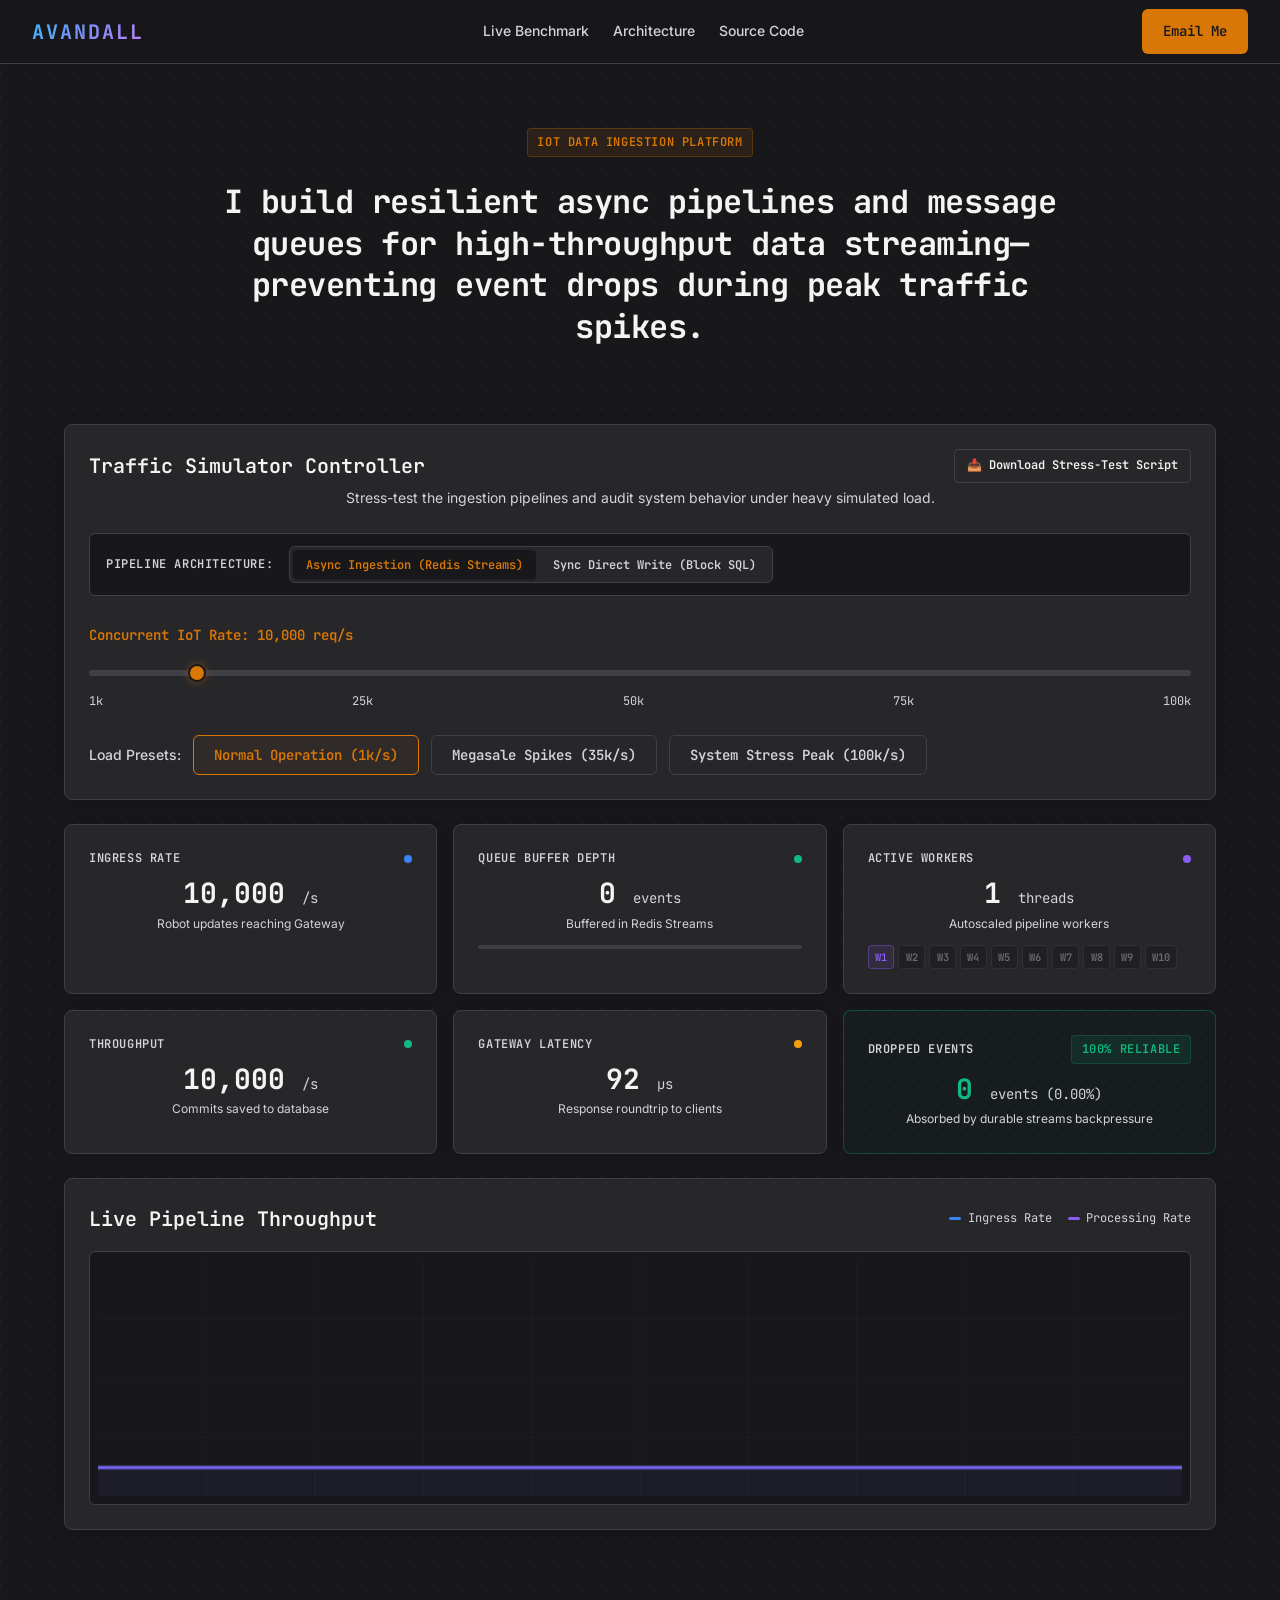
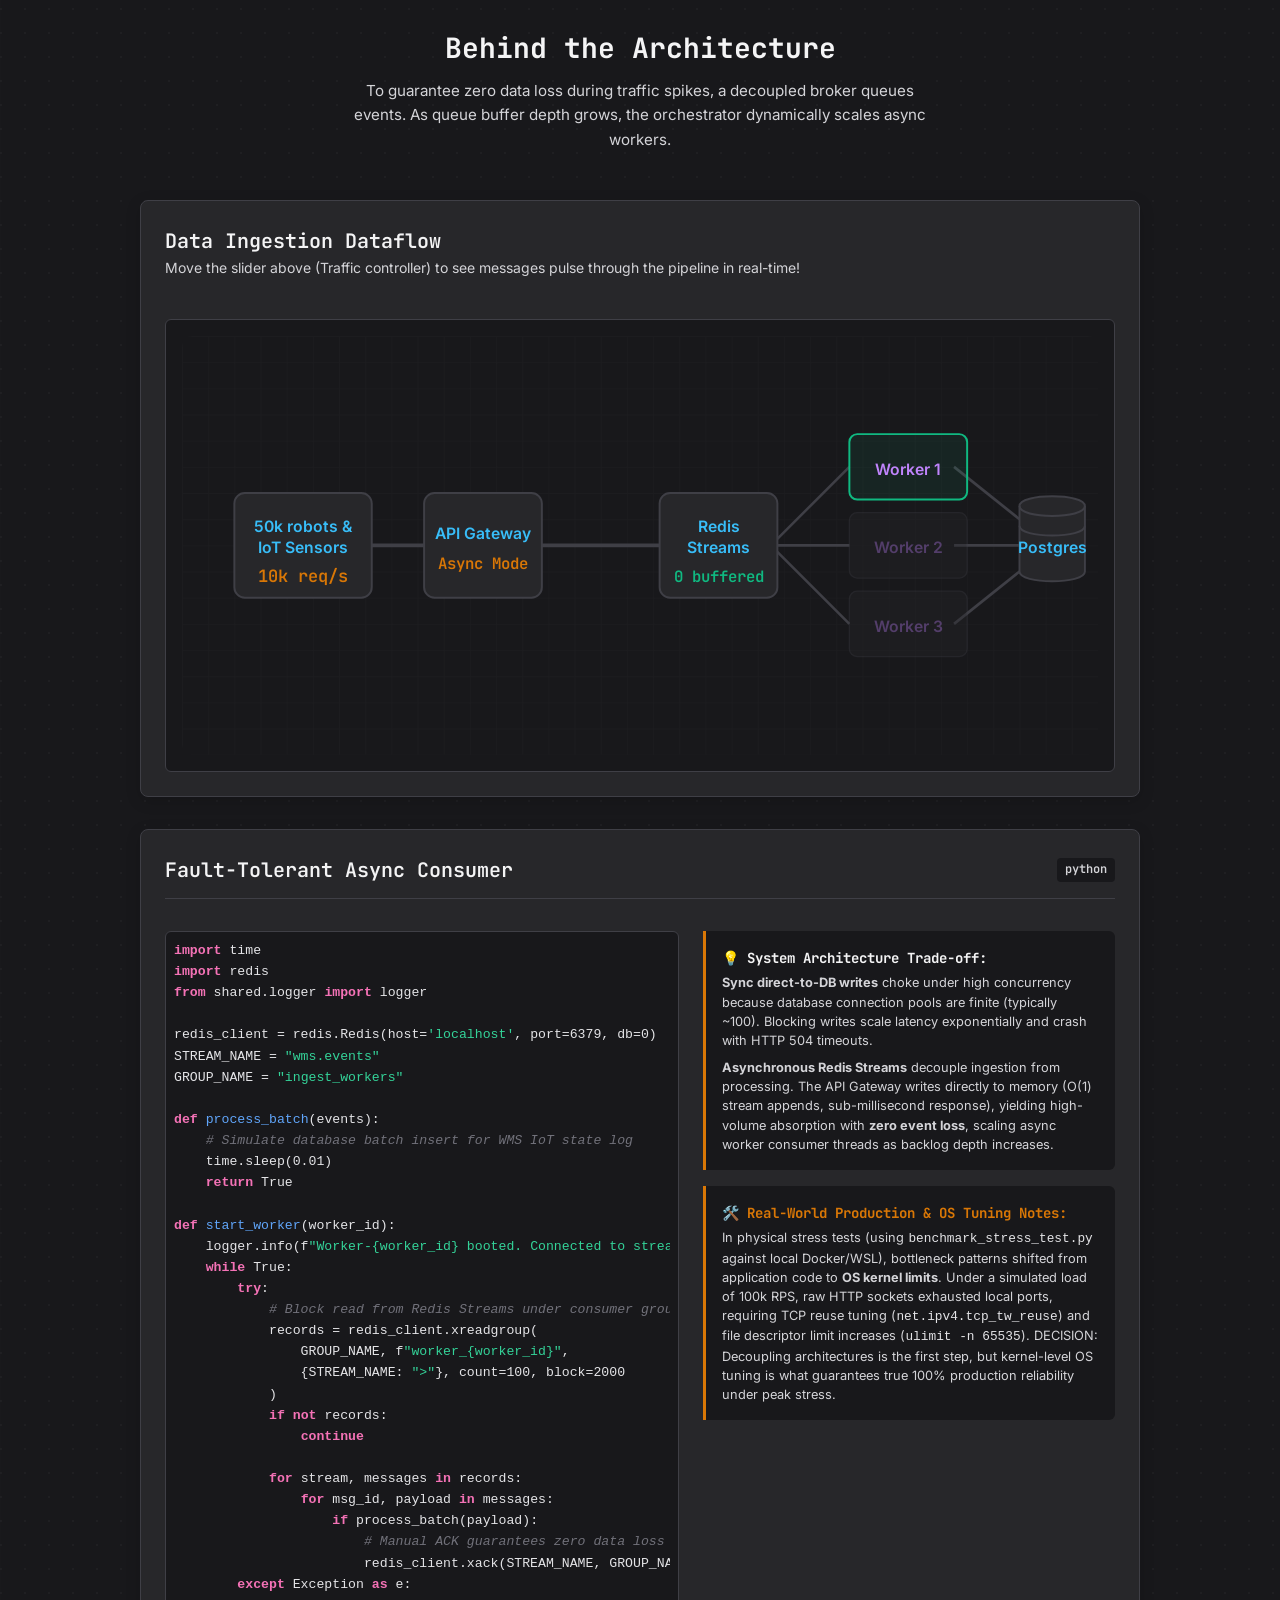
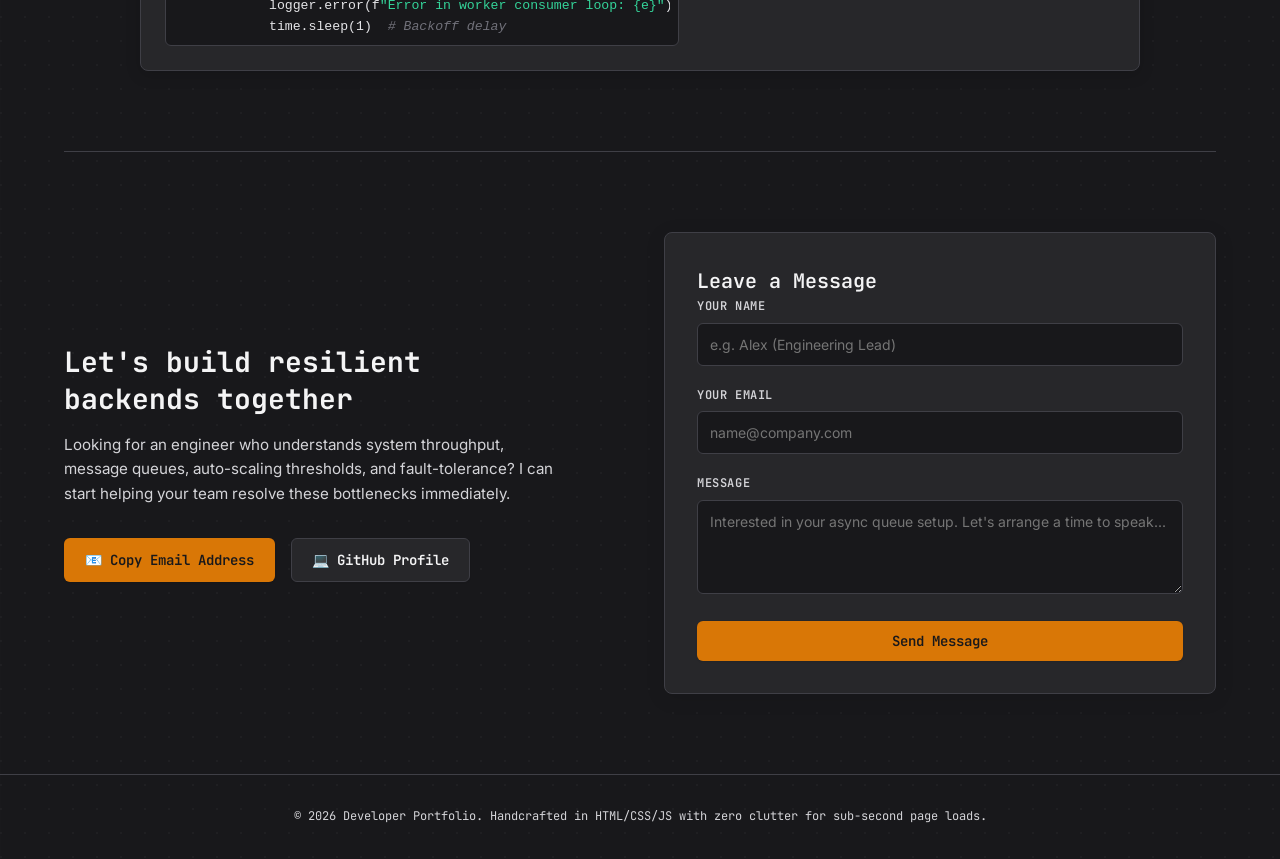
==== commit 30e61e68: "Deploying to gh-pages from @ avandall/WMS_Ecosystem@90f9d8b4233c5f9d905ee64ffdc952360e947624 🚀" ====
--- a/index.html
+++ b/index.html
@@ -39,11 +39,6 @@
                 <span class="badge badge-accent">IoT Data Ingestion Platform</span>
                 <h1 class="hero-title">I build resilient async pipelines and message queues for high-throughput data
                     streaming—preventing event drops during peak traffic spikes.</h1>
-                <p class="hero-subtitle">
-                    I am a backend developer specializing in asynchronous pipelines and message queues for
-                    high-throughput data streaming. I build these systems for Tech Leads at AI analytics companies who
-                    need to prevent event drops during traffic spikes.
-                </p>
             </div>
 
             <!-- Dashboard Wrapper -->
@@ -203,7 +198,8 @@
                 <!-- SVG Interactive Architecture Diagram -->
                 <div class="arch-card">
                     <h3 class="card-title">Data Ingestion Dataflow</h3>
-                    <p class="card-desc">Move the slider above to see messages pulse through the pipeline in real-time!
+                    <p class="card-desc">Move the slider above (Traffic controller) to see messages pulse through the
+                        pipeline in real-time!
                     </p>
 
                     <div class="svg-wrapper">
@@ -362,27 +358,37 @@
                             <div class="code-explain">
                                 <span class="explain-title">💡 System Architecture Trade-off:</span>
                                 <p class="explain-desc">
-                                    <strong>Sync direct-to-DB writes</strong> choke under high concurrency because database
-                                    connection pools are finite (typically ~100). Blocking writes scale latency exponentially
+                                    <strong>Sync direct-to-DB writes</strong> choke under high concurrency because
+                                    database
+                                    connection pools are finite (typically ~100). Blocking writes scale latency
+                                    exponentially
                                     and crash with HTTP 504 timeouts.
                                 </p>
                                 <p class="explain-desc" style="margin-top: 0.5rem;">
-                                    <strong>Asynchronous Redis Streams</strong> decouple ingestion from processing. The API
-                                    Gateway writes directly to memory (O(1) stream appends, sub-millisecond response), yielding
-                                    high-volume absorption with <strong>zero event loss</strong>, scaling async worker consumer
+                                    <strong>Asynchronous Redis Streams</strong> decouple ingestion from processing. The
+                                    API
+                                    Gateway writes directly to memory (O(1) stream appends, sub-millisecond response),
+                                    yielding
+                                    high-volume absorption with <strong>zero event loss</strong>, scaling async worker
+                                    consumer
                                     threads as backlog depth increases.
                                 </p>
                             </div>
                             <div class="code-explain" style="border-left-color: var(--color-amber-600);">
-                                <span class="explain-title" style="color: var(--text-accent);">🛠️ Real-World Production & OS
+                                <span class="explain-title" style="color: var(--text-accent);">🛠️ Real-World Production
+                                    & OS
                                     Tuning Notes:</span>
                                 <p class="explain-desc">
                                     In physical stress tests (using <code>benchmark_stress_test.py</code> against local
                                     Docker/WSL), bottleneck patterns shifted from application code to <strong>OS kernel
-                                        limits</strong>. Under a simulated load of 100k RPS, raw HTTP sockets exhausted local
-                                    ports, requiring TCP reuse tuning (<code>net.ipv4.tcp_tw_reuse</code>) and file descriptor
-                                    limit increases (<code>ulimit -n 65535</code>). DECISION: Decoupling architectures is the
-                                    first step, but kernel-level OS tuning is what guarantees true 100% production reliability
+                                        limits</strong>. Under a simulated load of 100k RPS, raw HTTP sockets exhausted
+                                    local
+                                    ports, requiring TCP reuse tuning (<code>net.ipv4.tcp_tw_reuse</code>) and file
+                                    descriptor
+                                    limit increases (<code>ulimit -n 65535</code>). DECISION: Decoupling architectures
+                                    is the
+                                    first step, but kernel-level OS tuning is what guarantees true 100% production
+                                    reliability
                                     under peak stress.
                                 </p>
                             </div>
--- a/styles.css
+++ b/styles.css
@@ -8,7 +8,7 @@
     --border-card: #3F3F46; /* Zinc 700 */
     
     --text-primary: #F4F4F5; /* Zinc 100 */
-    --text-secondary: #A1A1AA; /* Zinc 400 */
+    --text-secondary: #D4D4D8; /* Zinc 300 */
     --text-accent: #D97706; /* Amber 600 - Claude Terracotta */
     
     --color-amber-500: #F59E0B;
@@ -749,10 +749,14 @@
     background: #18181B;
     border: 1px solid var(--border-card);
     border-radius: 6px;
-    max-height: 380px;
+    height: 100%;
+    min-height: 0;
+    display: flex;
+    flex-direction: column;
+}
+.code-body-wrapper pre {
+    flex: 1;
     overflow-y: auto;
-}
-pre {
     margin: 0;
 }
 code {
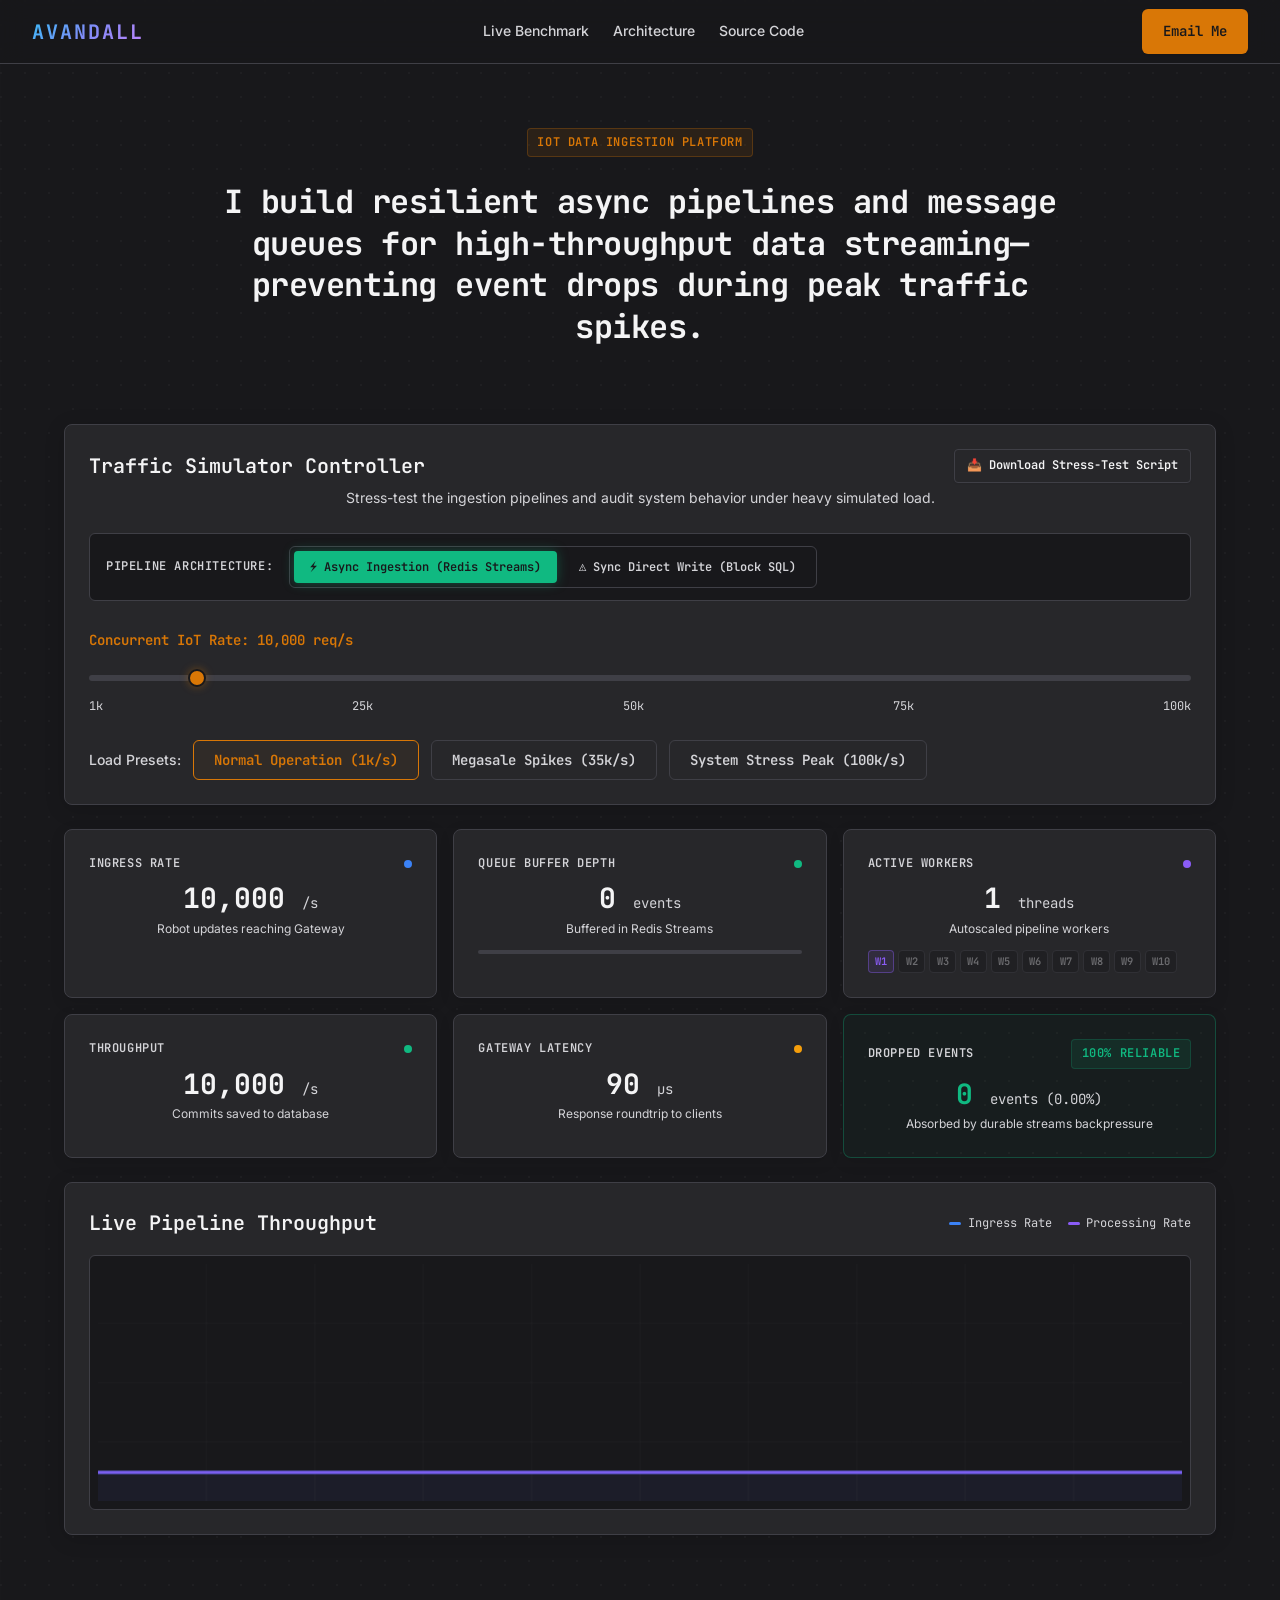
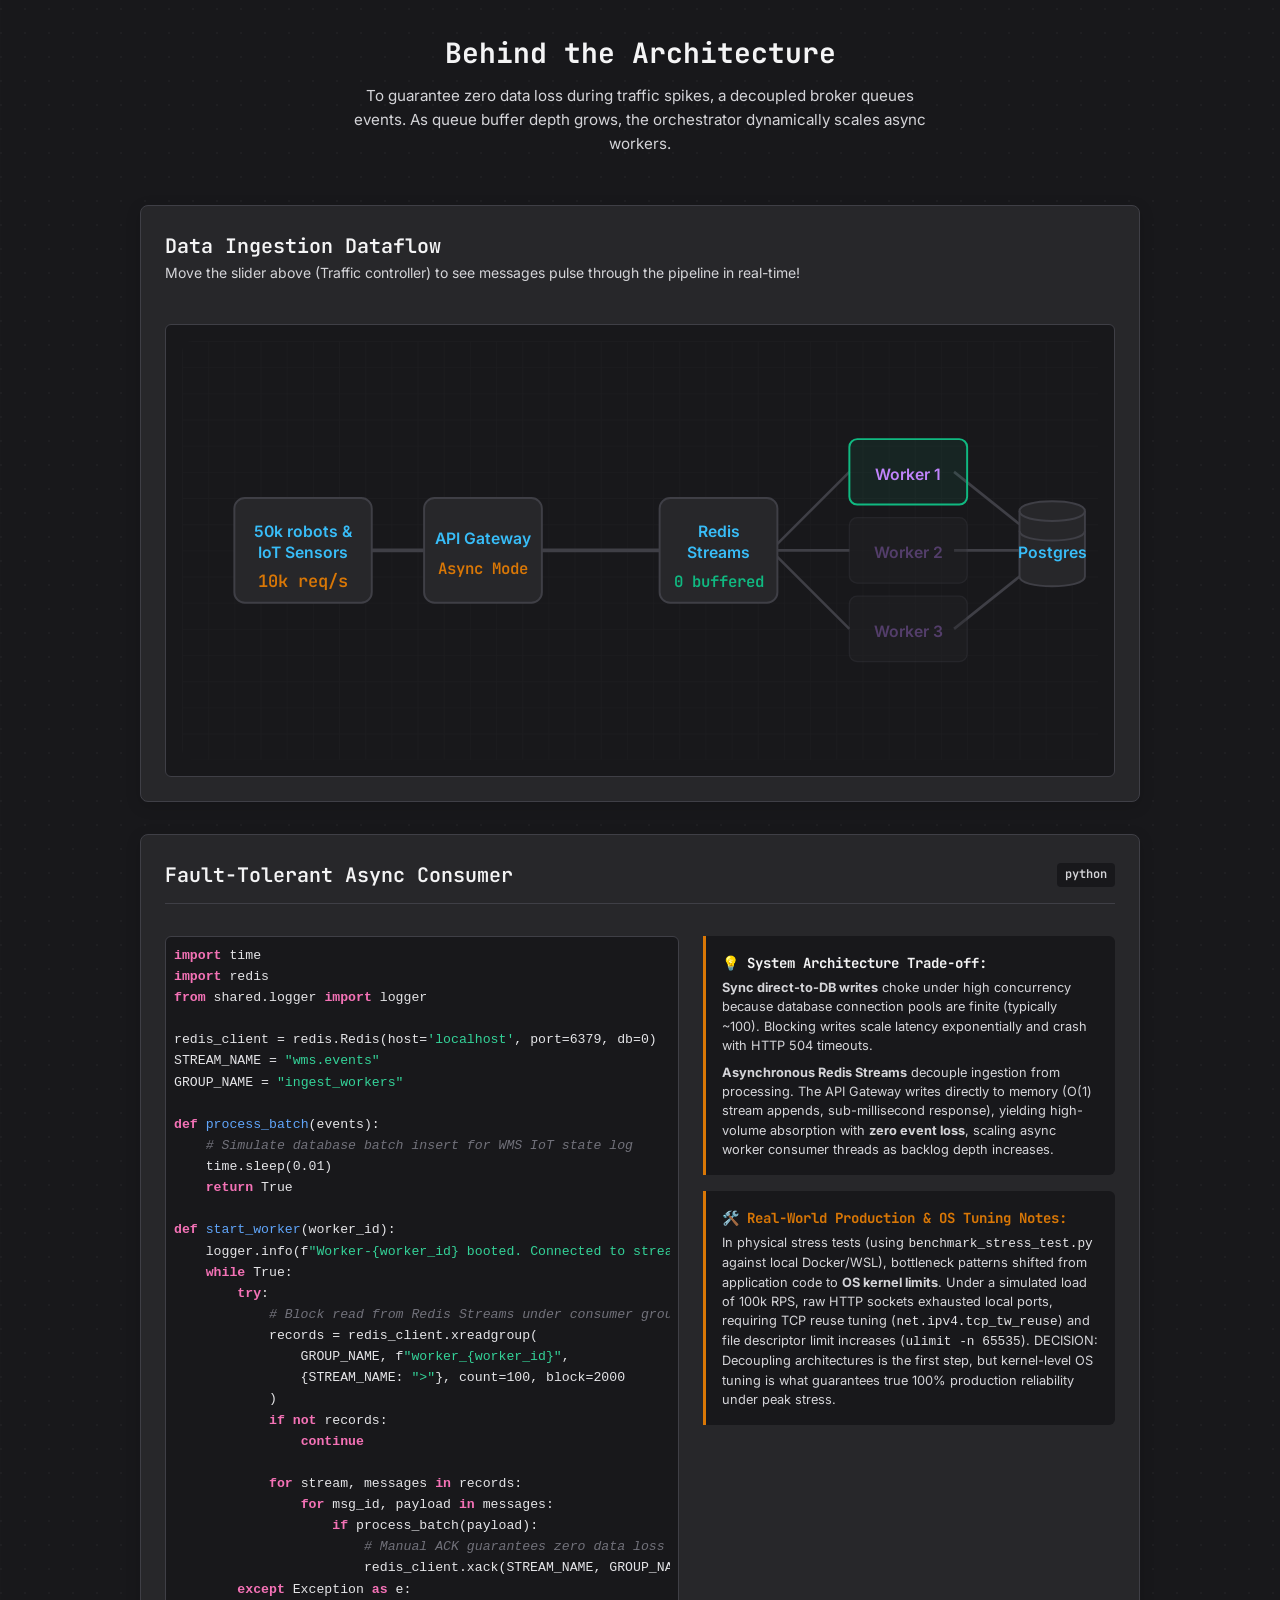
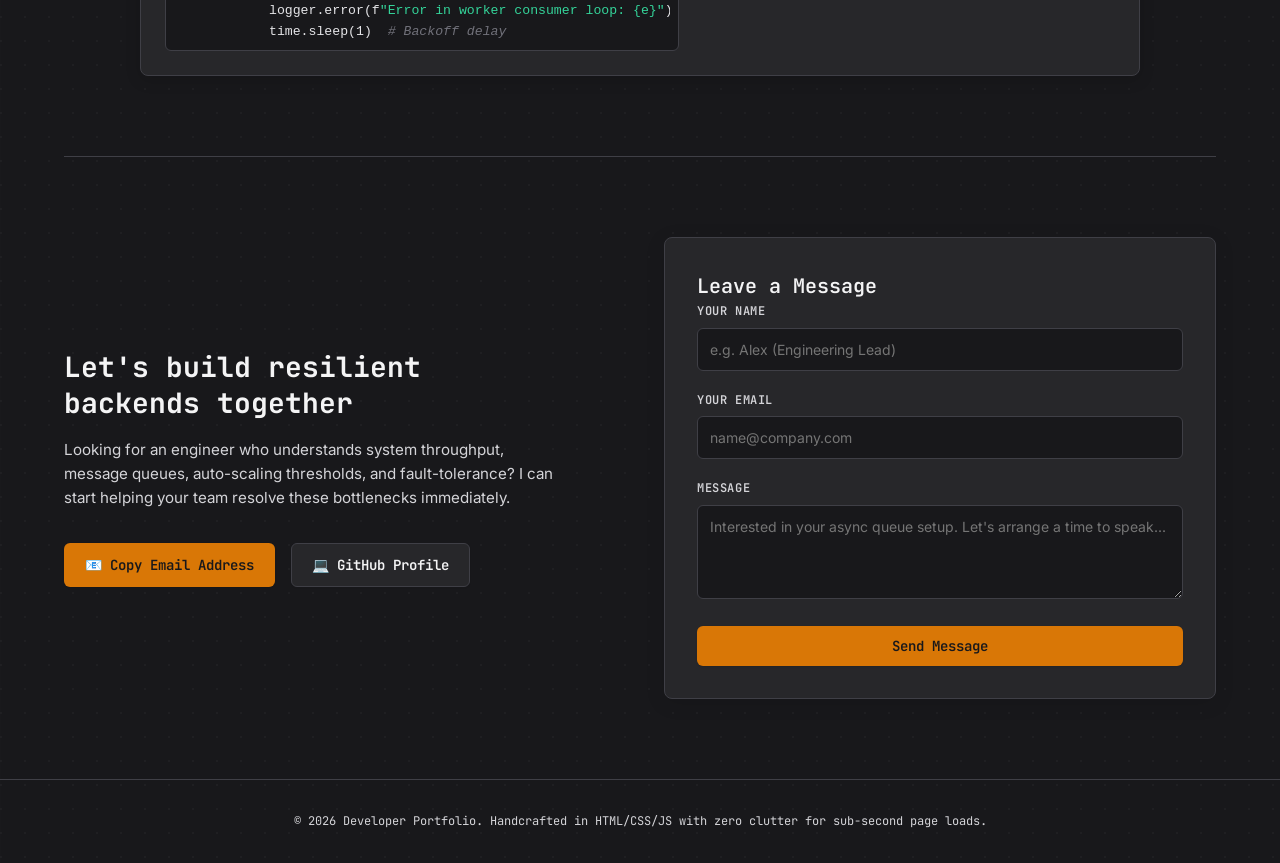
==== commit a7ed6755: "Deploying to gh-pages from @ avandall/WMS_Ecosystem@23ce683a59250ca4106fecbd64fd8760a7b54f51 🚀" ====
--- a/index.html
+++ b/index.html
@@ -62,10 +62,10 @@
                         <div class="toggle-group">
                             <button type="button" class="btn btn-toggle active" id="btn-mode-async"
                                 onclick="toggleMode(true)">
-                                Async Ingestion (Redis Streams)
+                                ⚡ Async Ingestion (Redis Streams)
                             </button>
                             <button type="button" class="btn btn-toggle" id="btn-mode-sync" onclick="toggleMode(false)">
-                                Sync Direct Write (Block SQL)
+                                ⚠️ Sync Direct Write (Block SQL)
                             </button>
                         </div>
                     </div>
--- a/styles.css
+++ b/styles.css
@@ -328,9 +328,9 @@
 }
 .toggle-group {
     display: flex;
-    gap: 0.25rem;
-    background: #27272A;
-    padding: 0.2rem;
+    gap: 0.35rem;
+    background: #18181B;
+    padding: 0.25rem;
     border-radius: 6px;
     border: 1px solid var(--border-card);
 }
@@ -338,24 +338,27 @@
     background: transparent;
     border: none;
     color: var(--text-secondary);
-    padding: 0.4rem 0.8rem;
+    padding: 0.5rem 1rem;
     font-family: var(--font-mono);
     font-size: 0.75rem;
     font-weight: 600;
     border-radius: 4px;
     cursor: pointer;
-    transition: all 0.2s;
+    transition: all 0.25s cubic-bezier(0.4, 0, 0.2, 1);
 }
 .btn-toggle:hover {
     color: var(--text-primary);
-}
-.btn-toggle.active {
-    background: #18181B;
-    color: var(--text-accent);
-    box-shadow: 0 1px 2px rgba(0, 0, 0, 0.2);
+    background: rgba(255, 255, 255, 0.03);
+}
+#btn-mode-async.active {
+    background-color: var(--color-emerald-500);
+    color: #18181B;
+    box-shadow: 0 0 12px rgba(16, 185, 129, 0.35);
 }
 #btn-mode-sync.active {
-    color: var(--color-red-500);
+    background-color: var(--color-red-500);
+    color: #18181B;
+    box-shadow: 0 0 12px rgba(239, 68, 68, 0.35);
 }
 
 /* CONTROL CARD (SLIDER & PRESETS) */
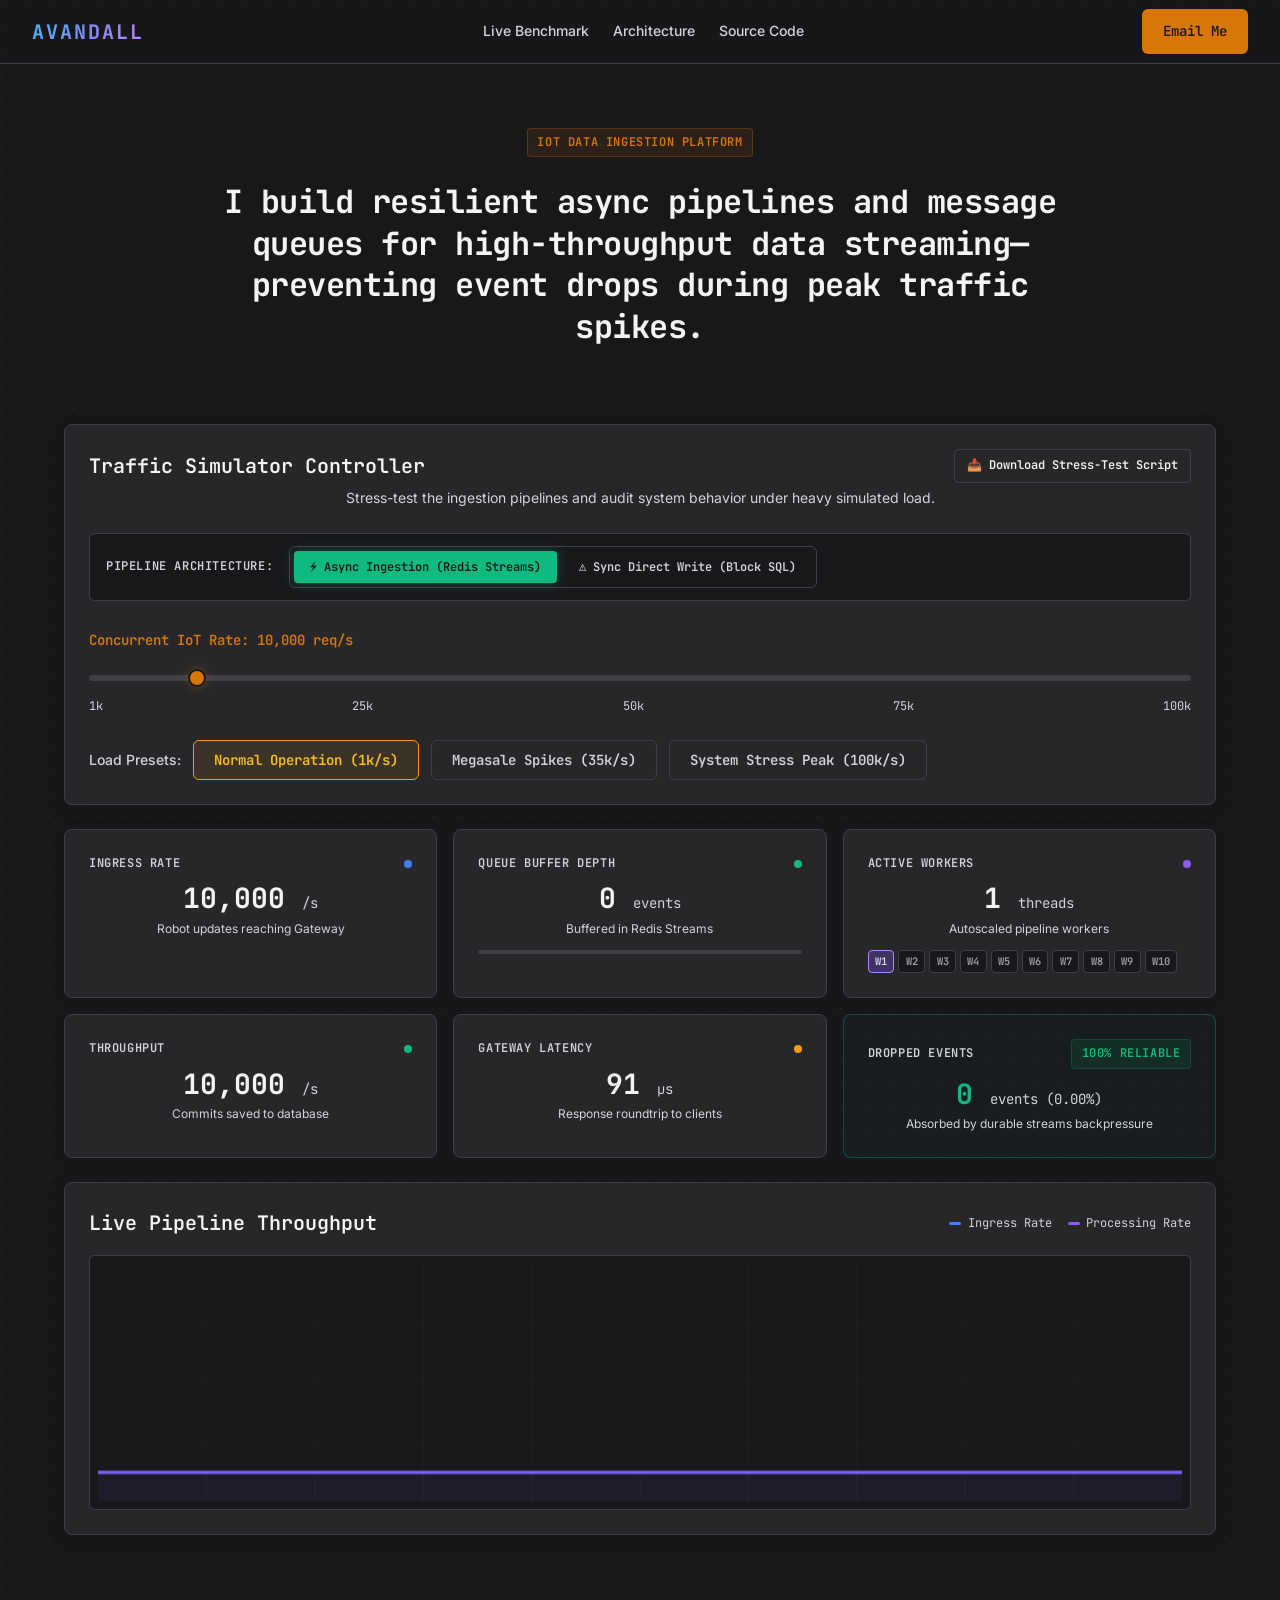
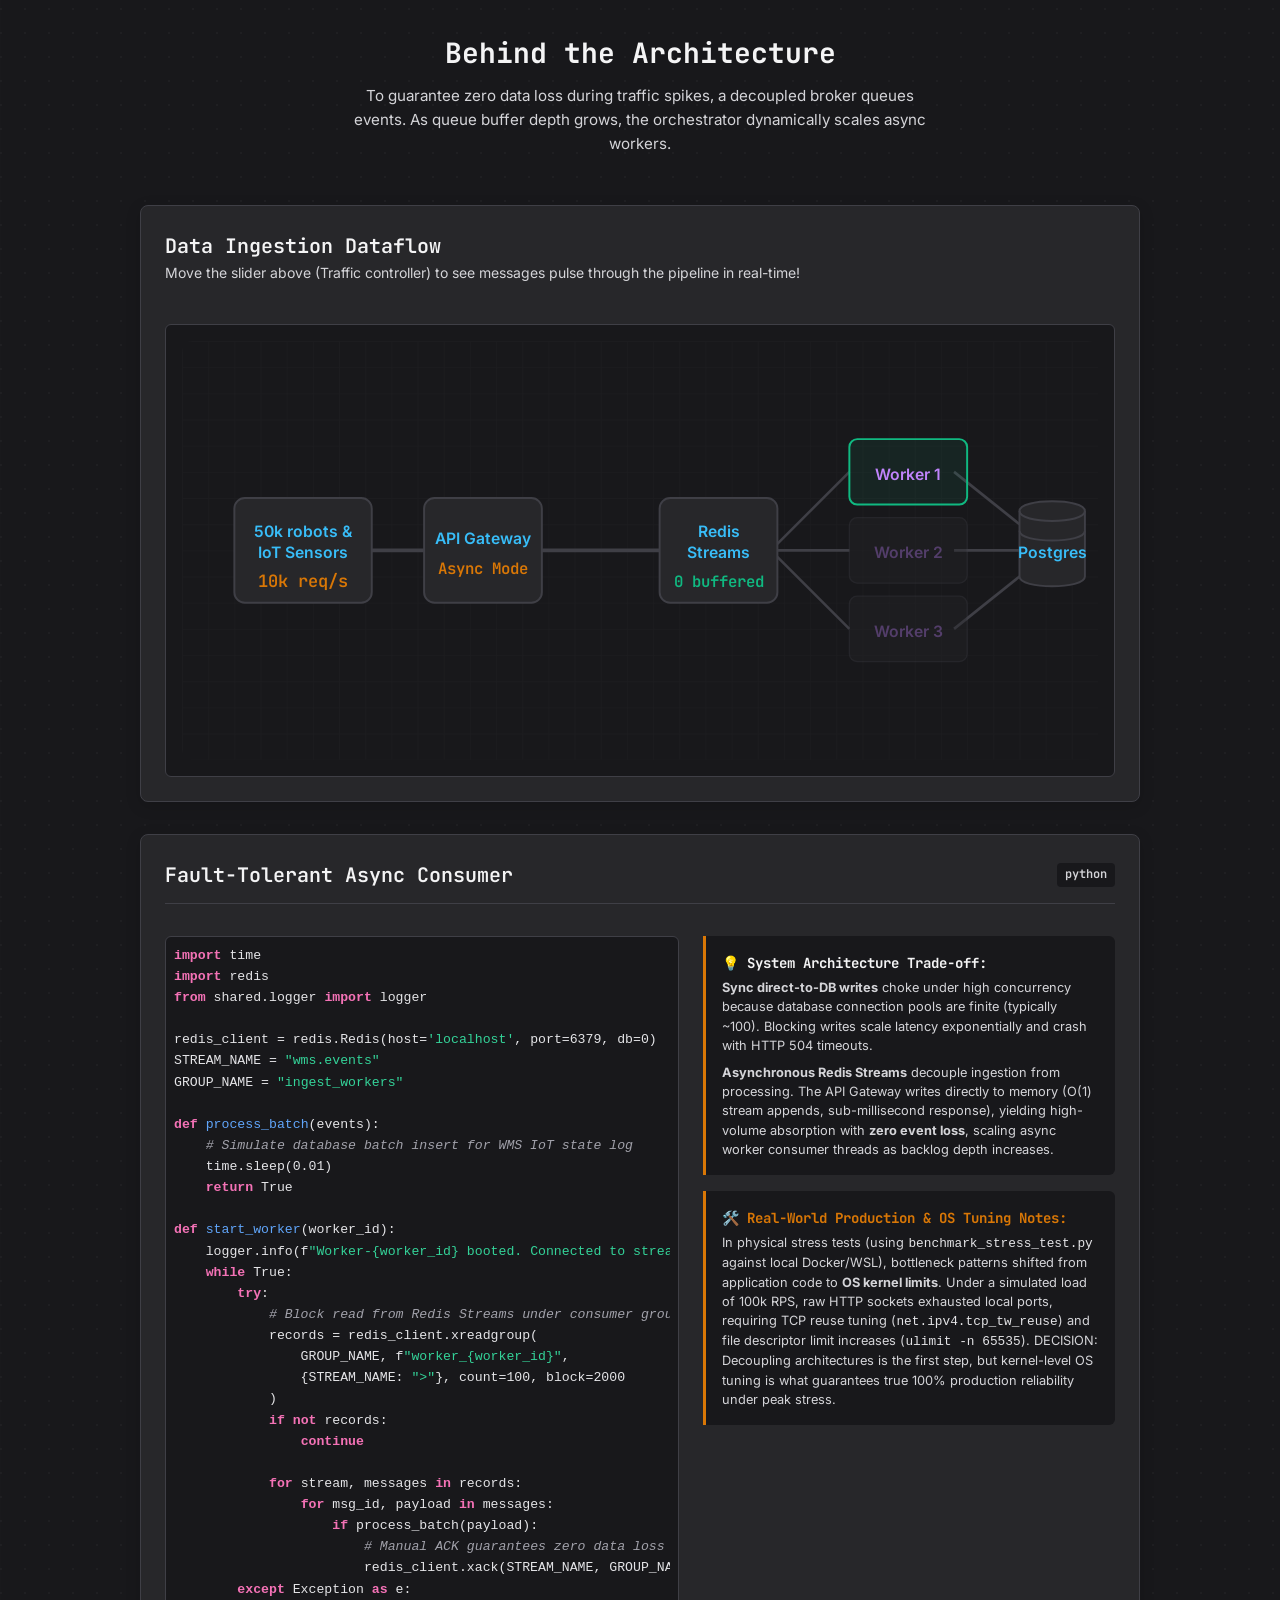
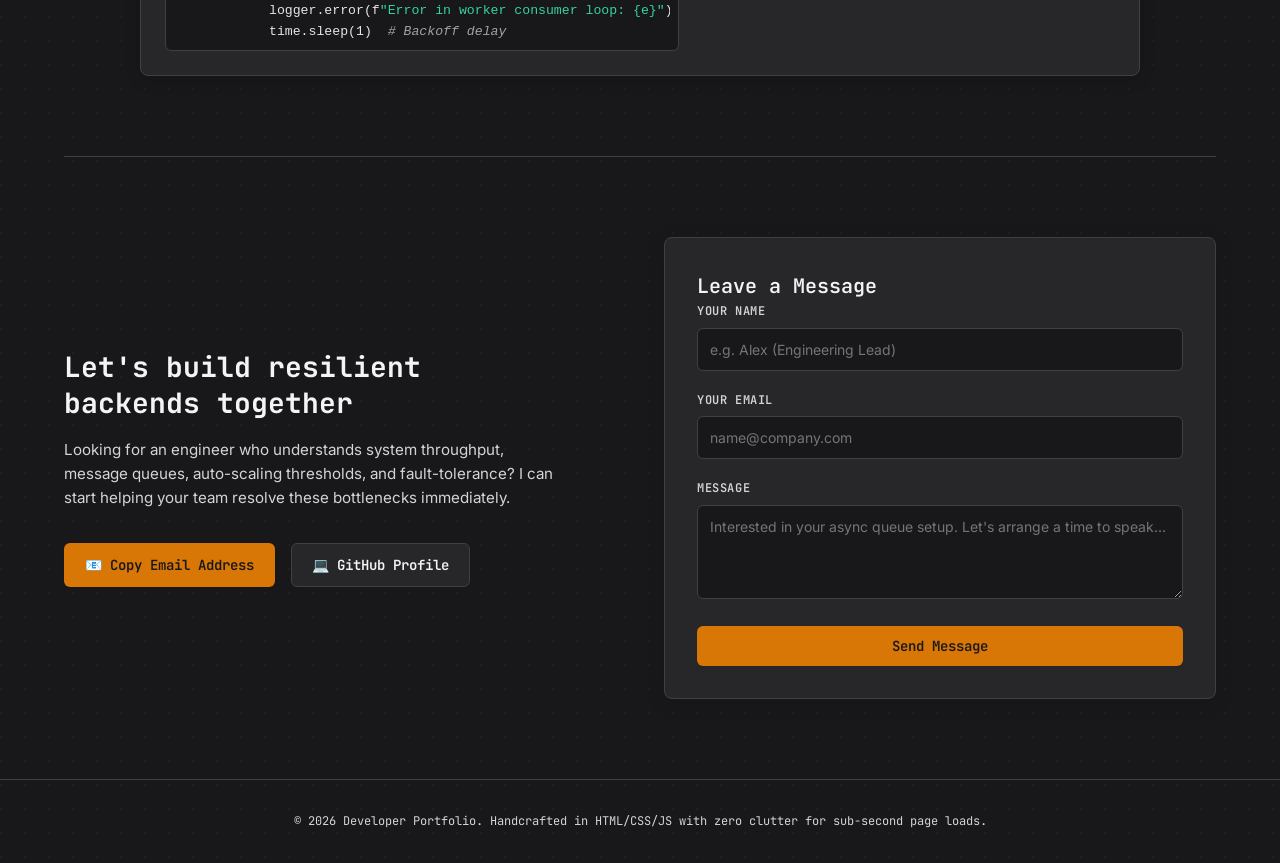
==== commit 32d6e27e: "Deploying to gh-pages from @ avandall/WMS_Ecosystem@0cc0b790f56266e6a0fec454a638bde7df7571b6 🚀" ====
--- a/index.html
+++ b/index.html
@@ -7,12 +7,19 @@
     <title>High-Throughput Async Ingestion Engine | Portfolio</title>
     <meta name="description"
         content="A live performance benchmark comparing Synchronous and Asynchronous ingestion pipelines. Built to prove system efficiency and zero data loss architecture under peak load.">
-    <!-- Google Fonts: Inter & JetBrains Mono -->
+    <meta name="theme-color" content="#18181B">
+    <link rel="icon" type="image/svg+xml" href="data:image/svg+xml,<svg xmlns='http://www.w3.org/2000/svg' viewBox='0 0 100 100'><text y='.9em' font-size='90'>⚡</text></svg>">
+    <link rel="canonical" href="https://avandall.github.io/WMS_Ecosystem/">
+    <!-- Google Fonts: Inter & JetBrains Mono (Non-blocking async load) -->
     <link rel="preconnect" href="https://fonts.googleapis.com">
     <link rel="preconnect" href="https://fonts.gstatic.com" crossorigin>
-    <link
+    <link rel="preload" as="style"
         href="https://fonts.googleapis.com/css2?family=Inter:wght@400;500;600&family=JetBrains+Mono:ital,wght@0,400;0,600;0,700;1,400&display=swap"
-        rel="stylesheet">
+        onload="this.onload=null;this.rel='stylesheet'">
+    <noscript>
+        <link rel="stylesheet"
+            href="https://fonts.googleapis.com/css2?family=Inter:wght@400;500;600&family=JetBrains+Mono:ital,wght@0,400;0,600;0,700;1,400&display=swap">
+    </noscript>
     <link rel="stylesheet" href="styles.css">
 </head>
 
@@ -39,6 +46,7 @@
                 <span class="badge badge-accent">IoT Data Ingestion Platform</span>
                 <h1 class="hero-title">I build resilient async pipelines and message queues for high-throughput data
                     streaming—preventing event drops during peak traffic spikes.</h1>
+                <h2 class="sr-only">Interactive Pipeline Simulator & Real-Time Telemetry</h2>
             </div>
 
             <!-- Dashboard Wrapper -->
@@ -72,11 +80,12 @@
 
                     <div class="slider-container">
                         <div class="slider-labels">
-                            <span class="slider-val-label">Concurrent IoT Rate: <span
-                                    id="current-load-text">10,000</span> req/s</span>
+                            <label for="load-slider" class="slider-val-label">Concurrent IoT Rate: <span
+                                    id="current-load-text">10,000</span> req/s</label>
                         </div>
                         <input type="range" id="load-slider" min="1000" max="100000" step="1000" value="10000"
-                            class="custom-slider">
+                            class="custom-slider" aria-label="Concurrent IoT Rate (requests per second)"
+                            aria-valuemin="1000" aria-valuemax="100000" aria-valuenow="10000">
                         <div class="slider-ticks">
                             <span>1k</span>
                             <span>25k</span>
@@ -452,7 +461,7 @@
     </footer>
 
     <div id="toast-message" class="toast-message style-hidden"></div>
-    <script src="script.js"></script>
+    <script defer src="script.js"></script>
 </body>
 
 </html>
--- a/styles.css
+++ b/styles.css
@@ -166,15 +166,28 @@
     transform: translateY(-1px);
 }
 
+/* Accessibility Screen Reader Only Utility */
+.sr-only {
+    position: absolute;
+    width: 1px;
+    height: 1px;
+    padding: 0;
+    margin: -1px;
+    overflow: hidden;
+    clip: rect(0, 0, 0, 0);
+    white-space: nowrap;
+    border: 0;
+}
+
 .btn-outline {
     background: transparent;
     border: 1px solid #3F3F46;
     color: var(--text-secondary);
 }
 .btn-outline:hover, .btn-outline.active {
-    border-color: var(--color-amber-600);
-    color: var(--color-amber-600);
-    background: rgba(217, 119, 6, 0.05);
+    border-color: #F59E0B;
+    color: #FBBF24;
+    background: rgba(245, 158, 11, 0.1);
 }
 .btn-full {
     width: 100%;
@@ -569,18 +582,18 @@
     font-size: 0.65rem;
     font-weight: 600;
     background: #18181B;
-    border: 1px solid var(--border-card);
-    color: var(--text-secondary);
+    border: 1px solid #3F3F46;
+    color: #A1A1AA;
     padding: 0.15rem 0.4rem;
     border-radius: 4px;
     font-family: var(--font-mono);
     transition: all 0.2s;
-    opacity: 0.4;
+    opacity: 1;
 }
 .worker-chip.active {
-    background: rgba(139, 92, 246, 0.1);
-    border-color: rgba(139, 92, 246, 0.4);
-    color: var(--color-purple-500);
+    background: rgba(139, 92, 246, 0.25);
+    border-color: #A78BFA;
+    color: #DDD6FE;
     opacity: 1;
 }
 
@@ -769,7 +782,7 @@
 /* Code highlight tokens (dark theme) */
 .keyword { color: #F472B6; font-weight: 600; } /* Light Pink */
 .string { color: #34D399; }                   /* Bright Emerald */
-.comment { color: #71717A; font-style: italic; } /* Zinc Muted */
+.comment { color: #A1A1AA; font-style: italic; } /* Zinc Light (WCAG AA Compliant > 6.5:1) */
 .function { color: #60A5FA; }                 /* Light Blue */
 
 .code-explain {
